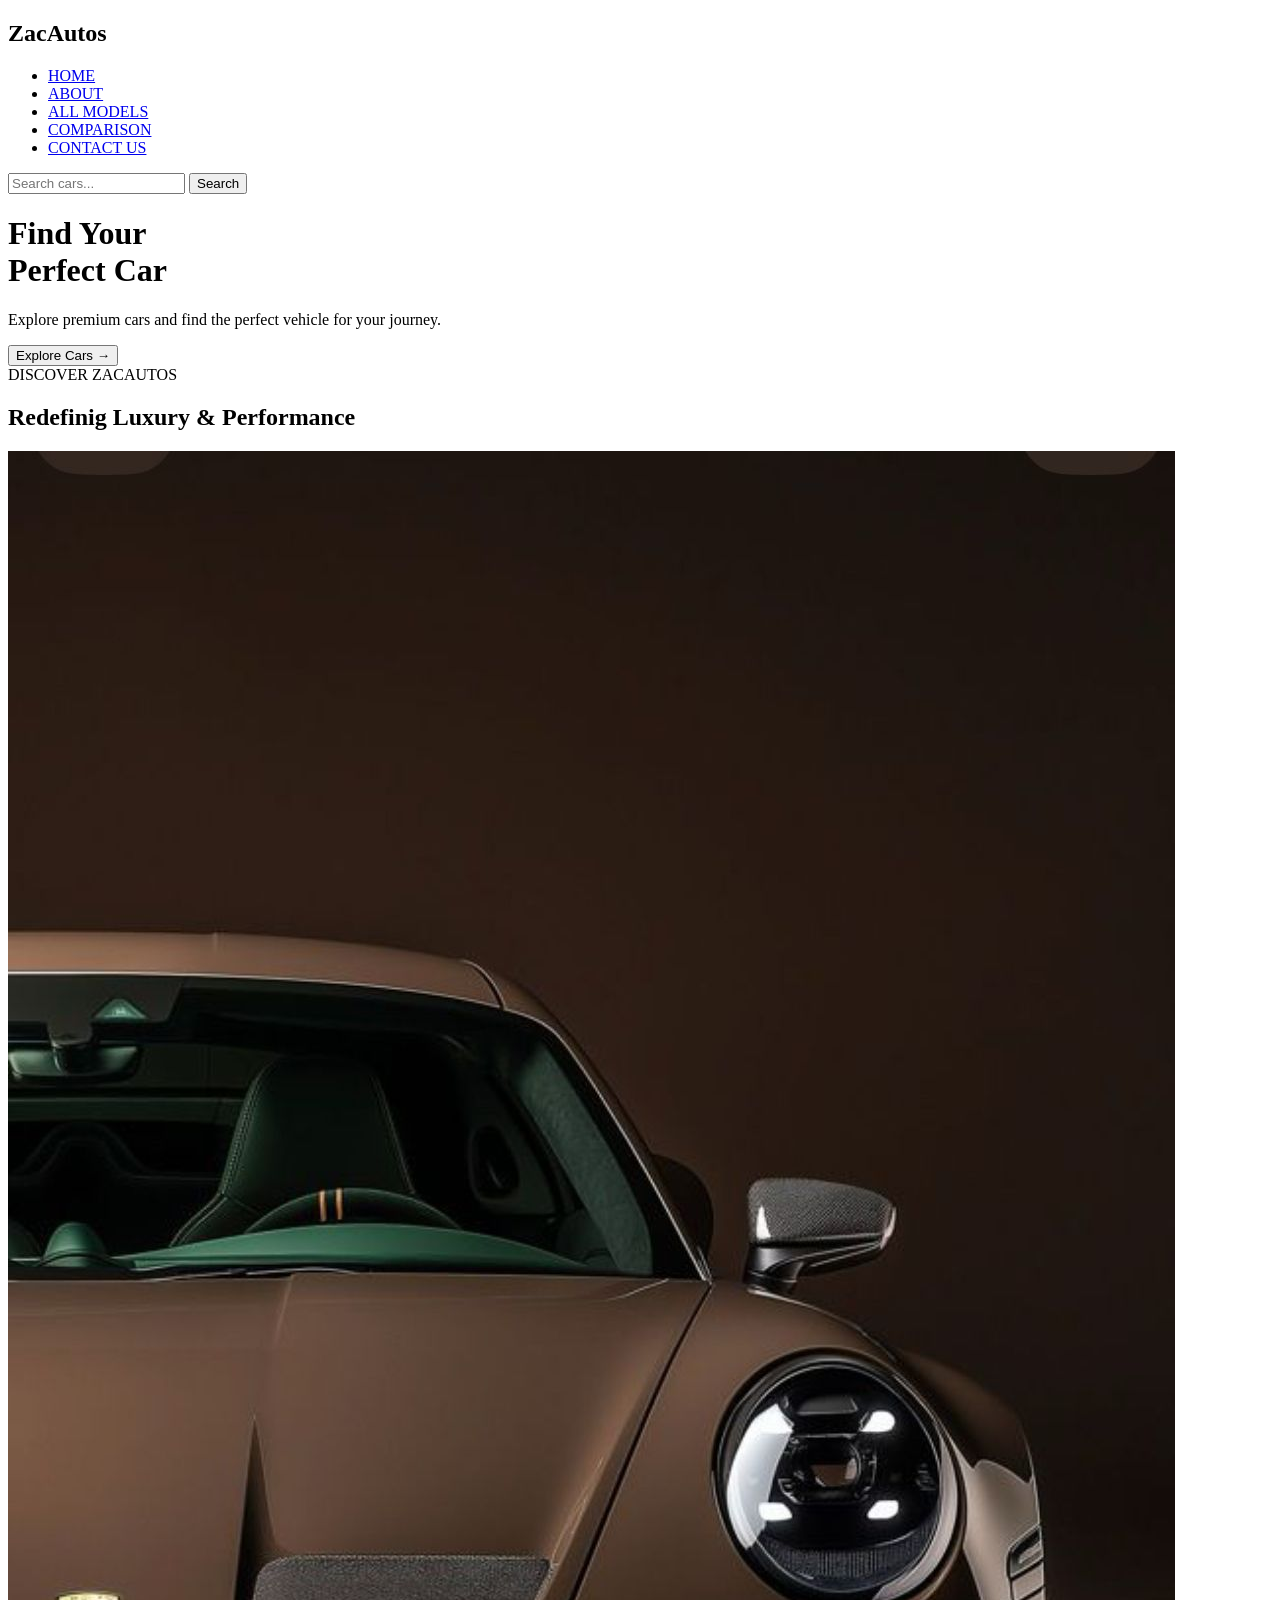
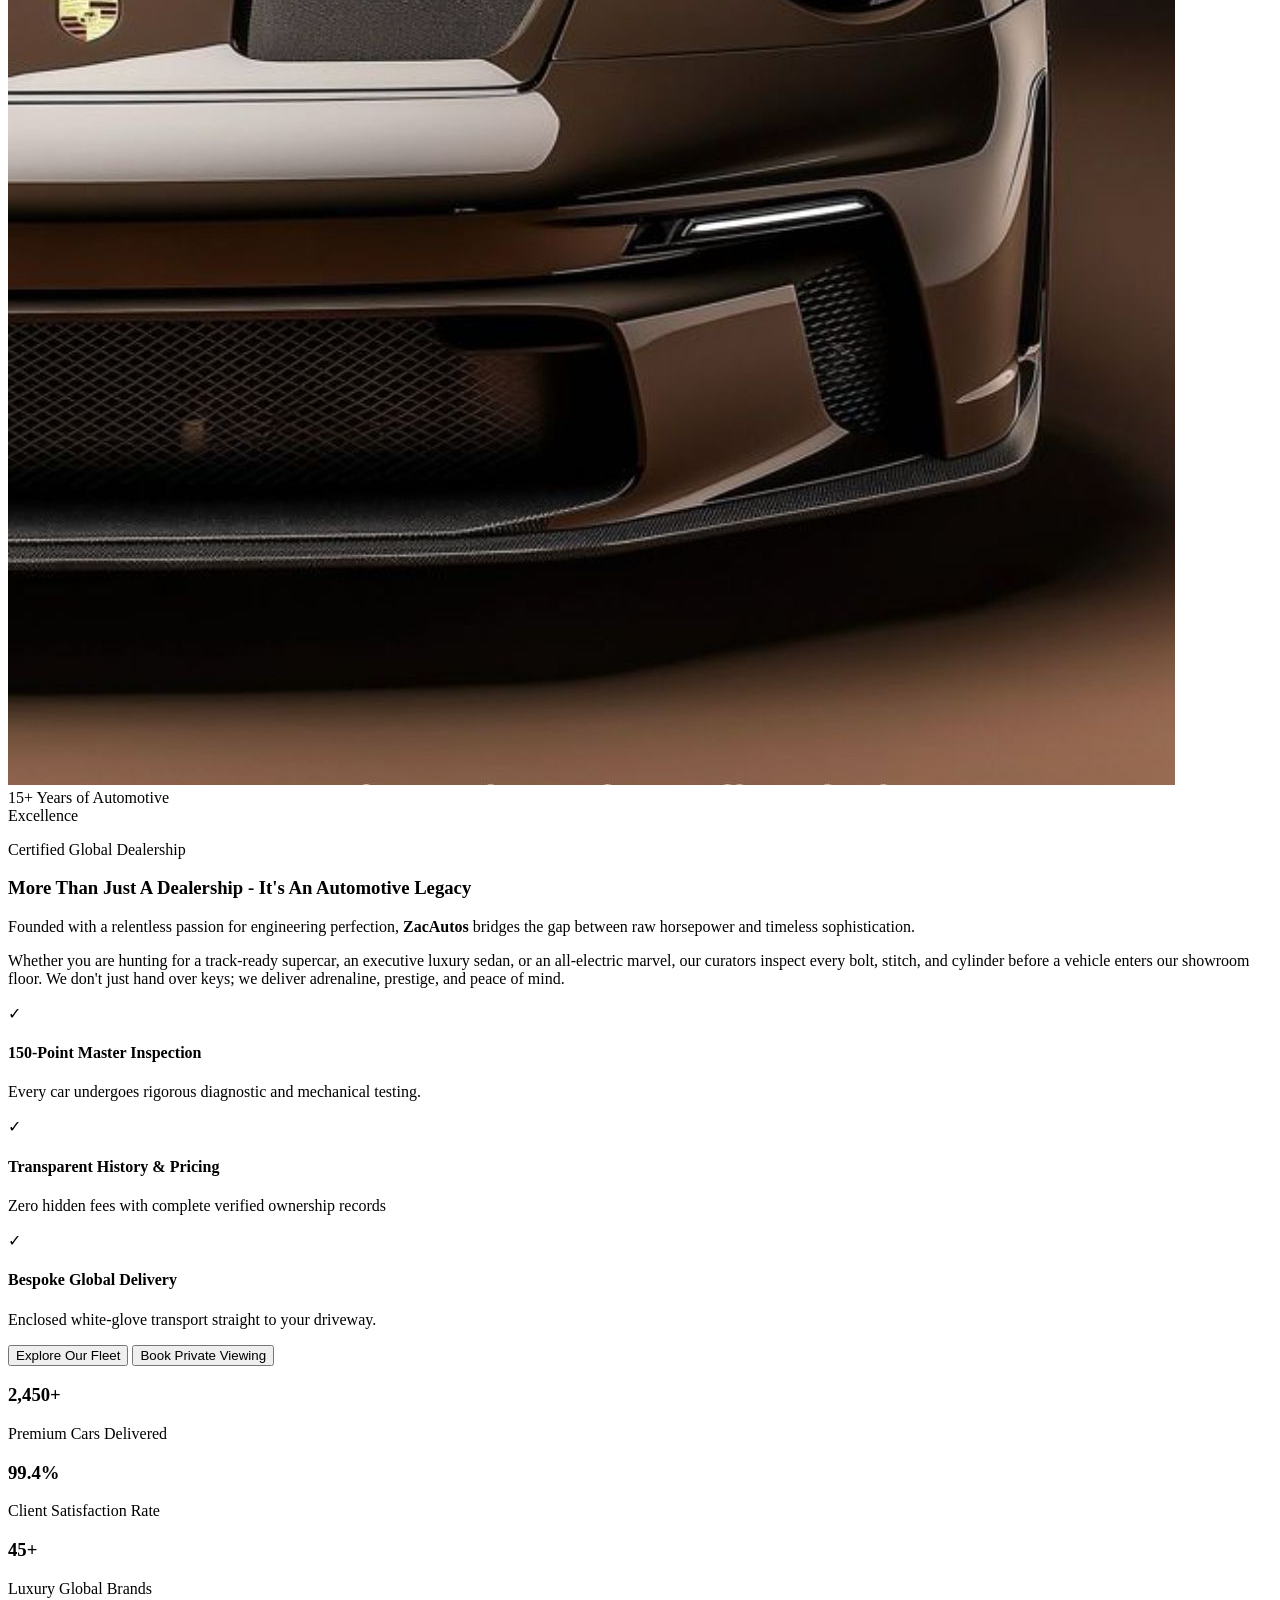
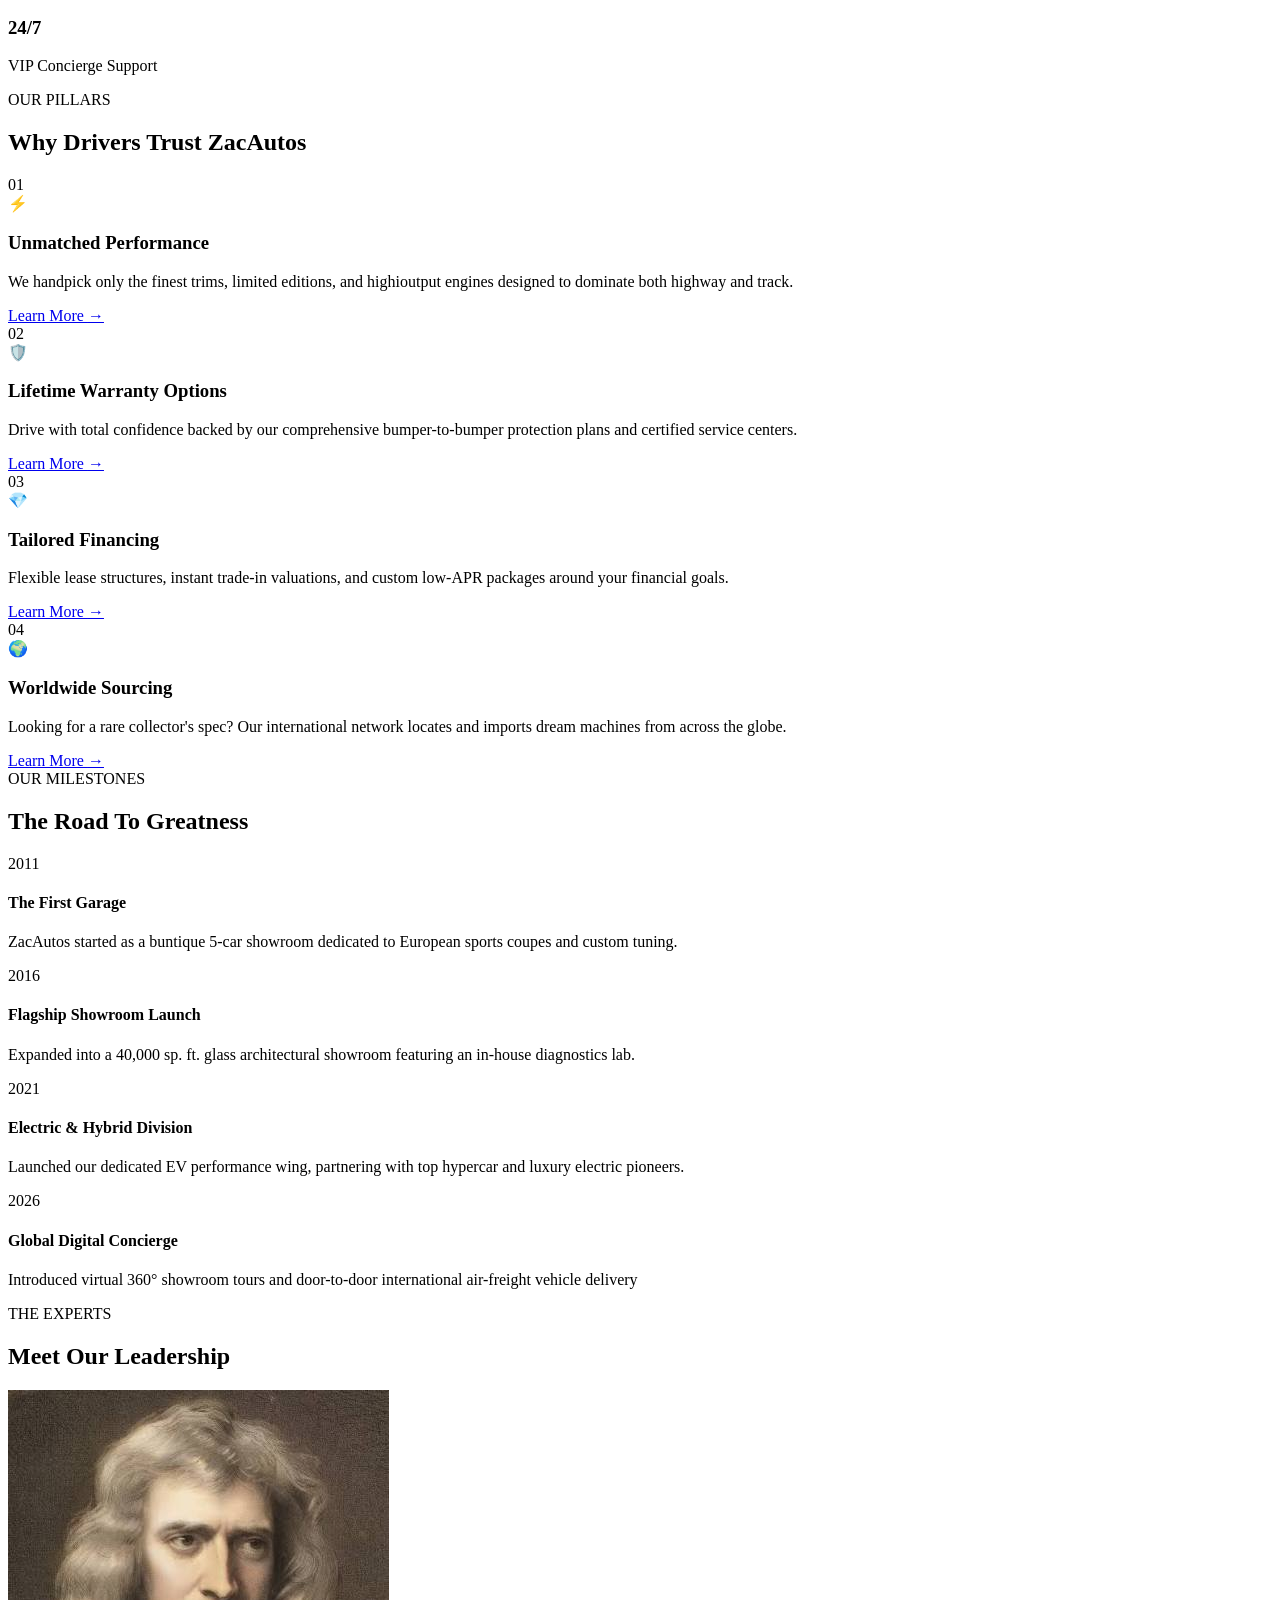
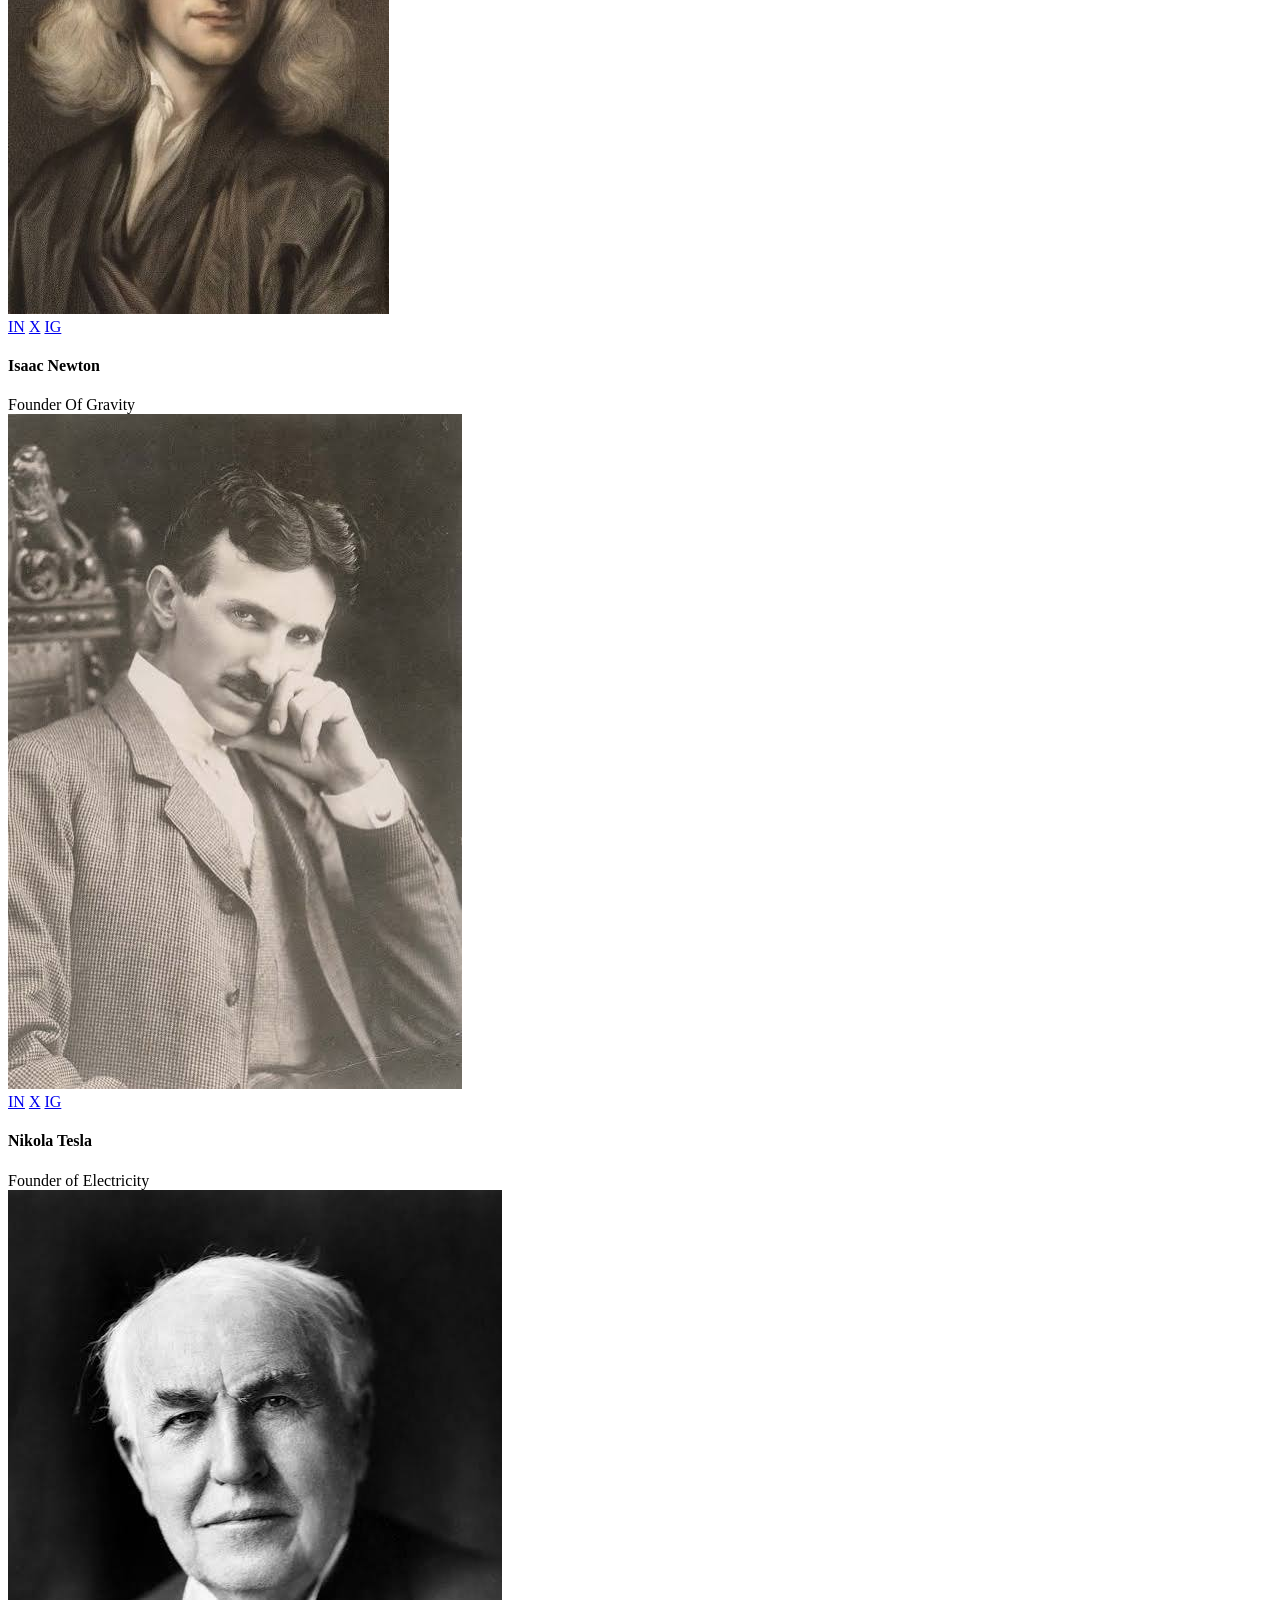
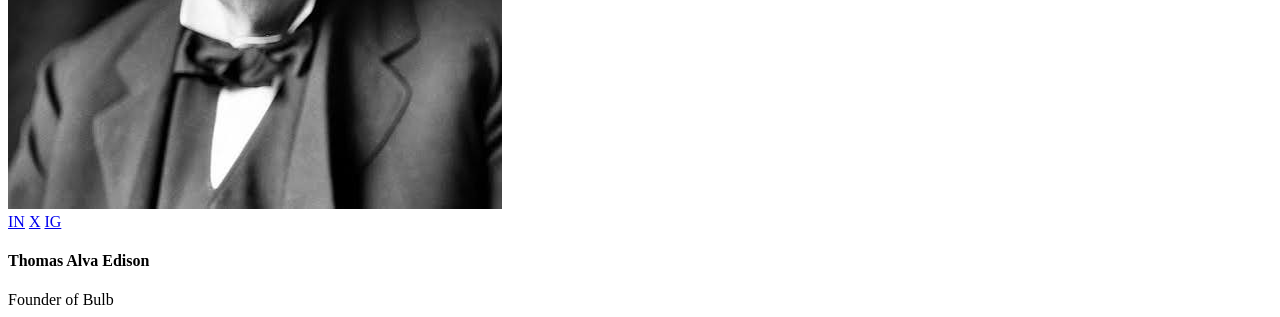
==== Project-One/index.html @ d46e0967 "Organize project files into Project-One" ====
<!DOCTYPE html>
<html lang="en">
<head>
    <meta charset="UTF-8">
    <meta name="viewport" content="width=device-width, initial-scale=1.0">
    <title>ZacAutos</title>
    <link rel="stylesheet" href="style.css">

</head>
<body>
    <div class="main">
        <div class="navbar">
            <div class="icon">
                <h2 class="logo">ZacAutos</h2>
            </div>
            <div class="menu">
                <ul>
                    <li><a href="#">HOME</a></li>
                    <li><a href="#">ABOUT</a></li>
                    <li><a href="#">ALL MODELS</a></li>
                    <li><a href="#">COMPARISON</a></li>
                    <li><a href="#">CONTACT US</a></li>
                </ul>
            </div>
            <div class="search">
                <input type="text" placeholder="Search cars...">
                <button>Search</button>
            </div>
        </div>

        <div class="hero-text">
            <h1>Find Your<br>Perfect Car</h1>
            <p>Explore premium cars and find the perfect vehicle for your journey.  
            </p>
            <button class="explore-btn">
                <span>Explore Cars</span>
                <span class="arrow">→</span>
            </button>
        </div>
    </div>








    <section class="about-section" id="about">
       
        <div class="bg-orb orb-1"></div>
        <div class="bg-orb orb-2"></div>
        
        
        <!-- Section Header & Brand Story -->
        
        <div class="about-container">
            <div class="about-header">
                <span class="sub-tag">DISCOVER ZACAUTOS</span>
                <h2 class="section-title">Redefinig Luxury & <span class="highlight">Performance</span></h2>
                <div class="title-line"></div>
            </div>
            <div class="story-grid">
                <div class="story-image-wrapper">
                    <div class="image-frame">
                        <img src="about-story-waper.jpg" alt="ZacAutos Ahowroom" class="main-about-image">
                        <div class="image-overlay-gradient"></div>
                    </div>
                    <div class="experience-badge">
                        <span class="years">15+</span>
                        <span class="exp-text">Years of Automotive<br>Excellence</span>
                    </div>
                    <div class="floating-card">
                        <span class="pulse-dot"></span>
                        <p>Certified Global Dealership</p>
                    </div>
                </div>


                <div class="story-content">
                    <h3>More Than Just A Dealership - It's An Automotive Legacy</h3>
                    <p class="lead-text">
                        Founded with a relentless passion for engineering perfection, <strong>ZacAutos</strong> bridges the gap between raw horsepower and timeless sophistication.
                    </p>
                    <p class="body-text">
                        Whether you are hunting for a track-ready supercar, an executive luxury sedan, or an all-electric marvel, our curators inspect every bolt, stitch, and cylinder before a vehicle enters our showroom floor. We don't just hand over keys; we deliver adrenaline, prestige, and peace of mind. 
                    </p>
                    <div class="feature-list">
                        <div class="feature-item">
                            <span class="chek-icon">✓</span>
                            <div>
                                <h4>150-Point Master Inspection</h4>
                                <p>Every car undergoes rigorous diagnostic and mechanical testing.</p>
                            </div>
                        </div>
                        <div class="feature-item">
                            <span class="check-icon">✓</span>
                            <div>
                                <h4>Transparent History &  Pricing</h4>
                                <p>Zero hidden fees with complete verified ownership records</p>
                            </div>
                        </div>
                        <div class="feature-item">
                            <span class="check-icon">✓</span>
                            <div>
                                <h4>Bespoke Global Delivery</h4>
                                <p>Enclosed white-glove transport straight to your driveway.</p>
                            </div>
                        </div>
                    </div>
                    <div class="story-actions">
                        <button class="btn-primary-red">Explore Our Fleet</button>
                        <button class="btn-outline-light">Book Private Viewing</button>
                    </div>
                </div>
            </div>
        </div>

        <!-- /* Animated Statistics Banner */ -->

        <div class="stats-banner">
            <div class="stat-box">
                <h3 class="stat-number">2,450+</h3>
                <p class="stat-label">Premium Cars Delivered</p>
                <div class="stat-bar"></div>
            </div>
            <div class="stat-box">
                <h3 class="stat-number">99.4%</h3>
                <p class="stat-label">Client Satisfaction Rate</p>
                <div class="stat-bar"></div>
            </div>
            <div class="stat-box">
                <h3 class="stat-number">45+</h3>
                <p class="stat-label">Luxury Global Brands</p>
                <div class="stat-bar"></div>
            </div>
            <div class="stat-box">
                <h3 class="stat-number">24/7</h3>
                <p class="stat-label">VIP Concierge Support</p>
                <div class="stat-bar"></div>                
            </div>
        </div>

        <!-- Why Choose Us -->

        <div class="values-container">
            <div class="about-header center-header">
                <span class="sub-tag">OUR PILLARS</span>
                <h2 class="section-title">Why Drivers Trust <span class="highlight">ZacAutos</span></h2>
                <div class="title-line"></div>
            </div>
            <div class="values-grid">
                <div class="value-card">
                    <div class="card-glow"></div>
                    <div class="card-number">01</div>
                    <div class="card-icon">⚡</div>
                    <h3>Unmatched Performance</h3>
                    <p>We handpick only the finest trims, limited editions, and highioutput engines designed to dominate both highway and track.</p>
                    <a href="#" class="card-link">Learn More <span>→</span></a>
                </div>
                <div class="value-card">
                    <div class="card-glow"></div>
                    <div class="card-number">02</div>
                    <div class="card-icon">🛡️</div>
                    <h3>Lifetime Warranty Options</h3>
                    <p>Drive with total confidence backed by our comprehensive bumper-to-bumper protection plans and certified service centers.</p>
                    <a href="#" class="card-link">Learn More <span>→</span></a>
                </div>
                <div class="value-card">
                    <div class="card-glow"></div>
                    <div class="card-number">03</div>
                    <div class="card-icon">💎</div>
                    <h3>Tailored Financing</h3>
                    <p>Flexible lease structures, instant trade-in valuations, and custom low-APR packages around your financial goals.</p>
                    <a href="#" class="card-link">Learn More <span>→</span></a>
                </div>
                <div class="value-card">
                    <div class="card-glow"></div>
                    <div class="card-number">04</div>
                    <div class="card-icon">🌍</div> 
                    <h3>Worldwide Sourcing</h3>
                    <p>Looking for a rare collector's spec? Our international network locates and imports dream machines from across the globe.</p>
                    <a href="#" class="card-link">Learn More <span>→</span></a>
                </div>
            </div>
        </div>



        <!-- Company Journey Timeline -->

        <div class="timeline-container">
            <div class="about-header center-header">
                <span class="sub-tag">OUR MILESTONES</span>
                <h2 class="section-title">The Road To <span class="highlight">Greatness</span></h2>
                <div class="title-line"></div>
            </div>
            <div class="timeline">
                <div class="timeline-item left">
                    <div class="timeline-dot"></div>
                    <div class="timeline-content">
                        <span class="year-pill">2011</span>
                        <h4>The First Garage</h4>
                        <p>ZacAutos started as a buntique 5-car showroom dedicated to European sports coupes and custom tuning.</p>
                    </div>
                </div>
                <div class="timeline-item right">
                    <div class="timeline-dot"></div>
                    <div class="timeline-content">
                        <span class="year-pill">2016</span>
                        <h4>Flagship Showroom Launch</h4>
                        <p>Expanded into a 40,000 sp. ft. glass architectural showroom featuring an in-house diagnostics lab.</p>
                    </div>

                </div>
                <div class="timeline-item left">
                    <div class="timeline-dot"></div>
                    <div class="timeline-content">
                        <span class="year-pill">2021</span>
                        <h4>Electric & Hybrid Division</h4>
                        <p>Launched our dedicated EV performance wing, partnering with top hypercar and luxury electric pioneers.</p>
                    </div>
                </div>
                <div class="timeline-item right">
                    <div class="timeline-dot"></div>
                    <div class="timeline-content">
                        <span class="year-pill">2026</span>
                        <h4>Global Digital Concierge</h4>
                        <p>Introduced virtual 360° showroom tours and door-to-door international air-freight vehicle delivery</p>
                    </div>
                </div>
            </div>
        </div>


        <!-- Leadership -->
         <div class="team-container">
            <div class="about-header center-header">
                <span class="sub-tag">THE EXPERTS</span>
                <h2 class="section-title">Meet Our <span class="highlight">Leadership</span></h2>
                <div class="title-line"></div>
            </div>
            <div class="team-grid">
                <div class="team-card">
                    <div class="team-img-box">
                        <img src="firest.jpg" alt="Founder">
                        <div class="social-overlay">
                            <a href="#">IN</a>
                            <a href="#">X</a>
                            <a href="#">IG</a>
                        </div>
                    </div>
                    <div class="team-info">
                        <h4>Isaac Newton</h4>
                        <span>Founder Of Gravity</span>
                    </div>
                </div>
                <div class="team-card">
                    <div class="team-img-box">
                        <img src="Second.jpg" alt="#">
                        <div class="social-overlay">
                            <a href="#">IN</a>
                            <a href="#">X</a>
                            <a href="#">IG</a>
                        </div>
                    </div>
                    <div class="team-info">
                        <h4>Nikola Tesla</h4>
                        <span>Founder of Electricity</span>
                    </div>
                </div>
                <div class="team-card">
                    <div class="team-img-box">
                        <img src="Thired.jpg" alt="#">
                        <div class="social-overlay">
                            <a href="#">IN</a>
                            <a href="#">X</a>
                            <a href="#">IG</a>
                        </div>
                    </div>
                    <div class="team-info">
                        <h4>Thomas Alva Edison</h4>
                        <span>Founder of Bulb</span>
                    </div>
                </div>
            </div>
         </div>
    </section>
</body>
</html>
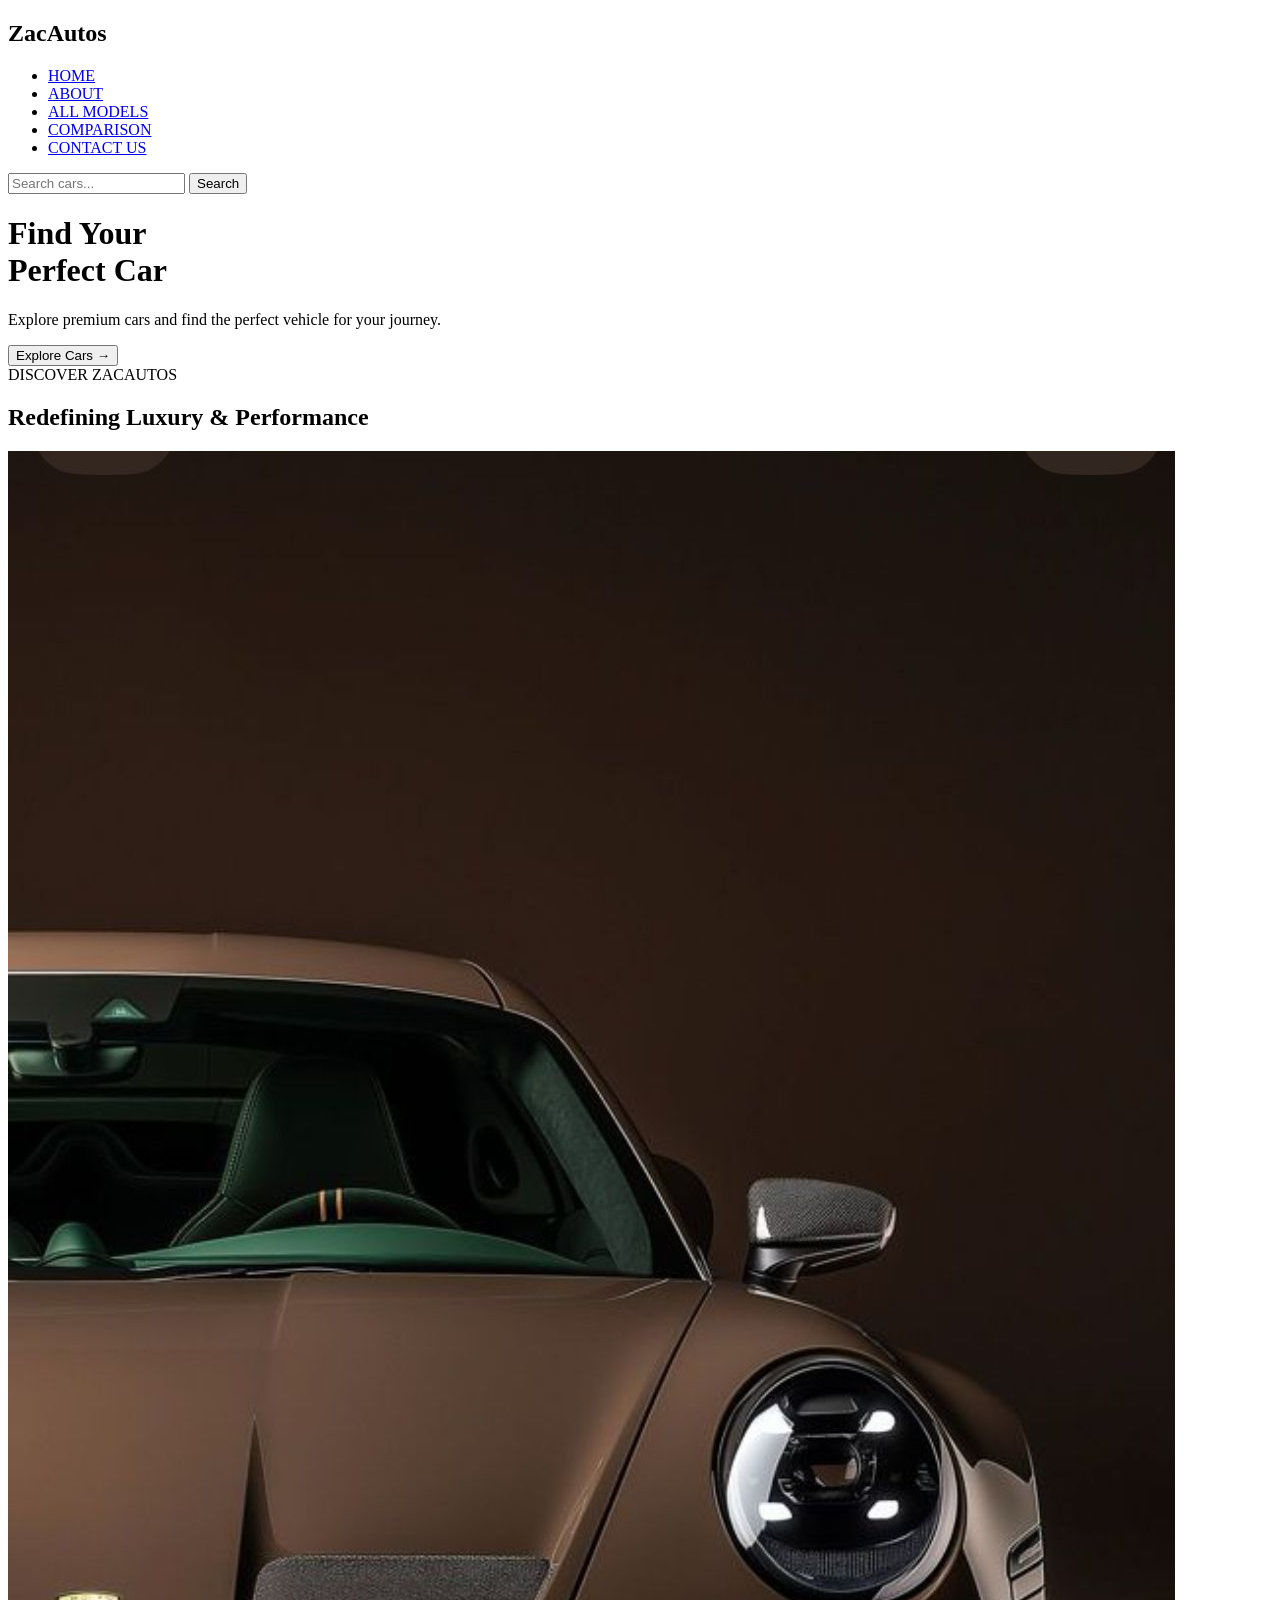
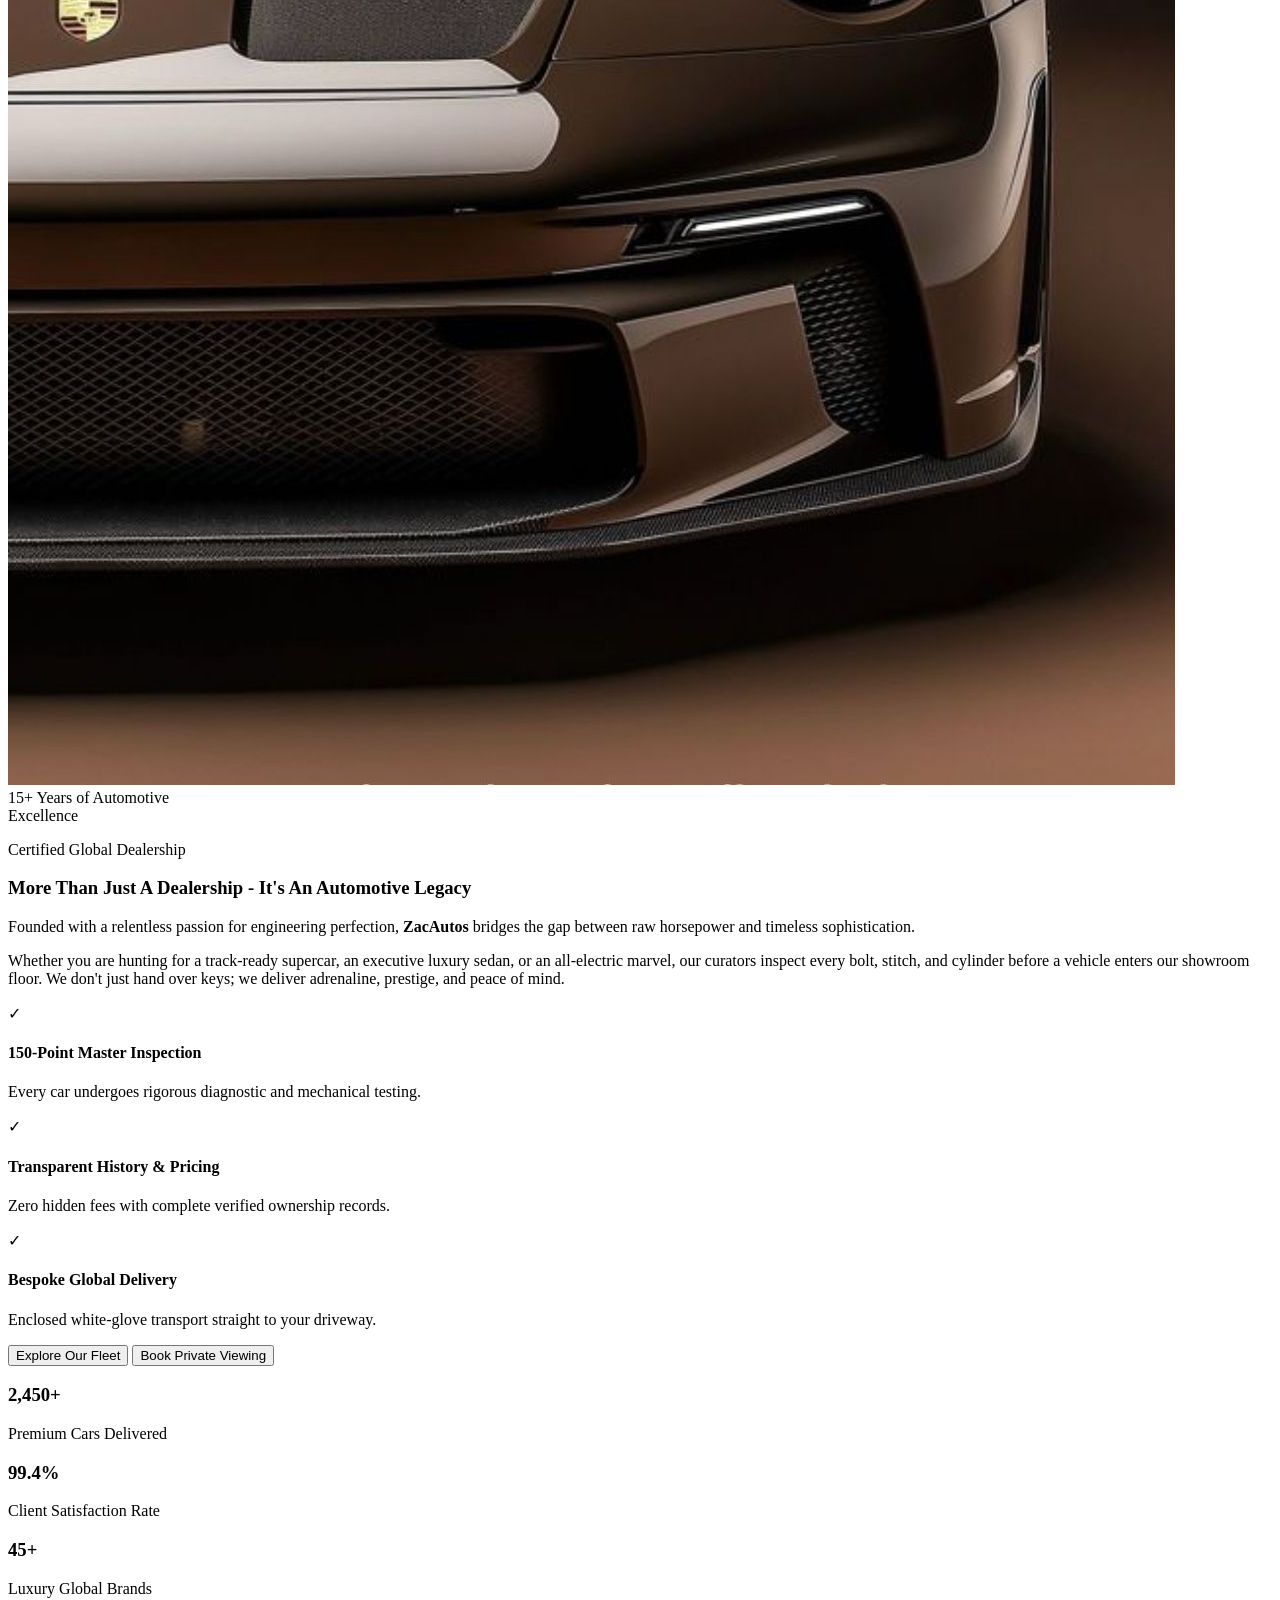
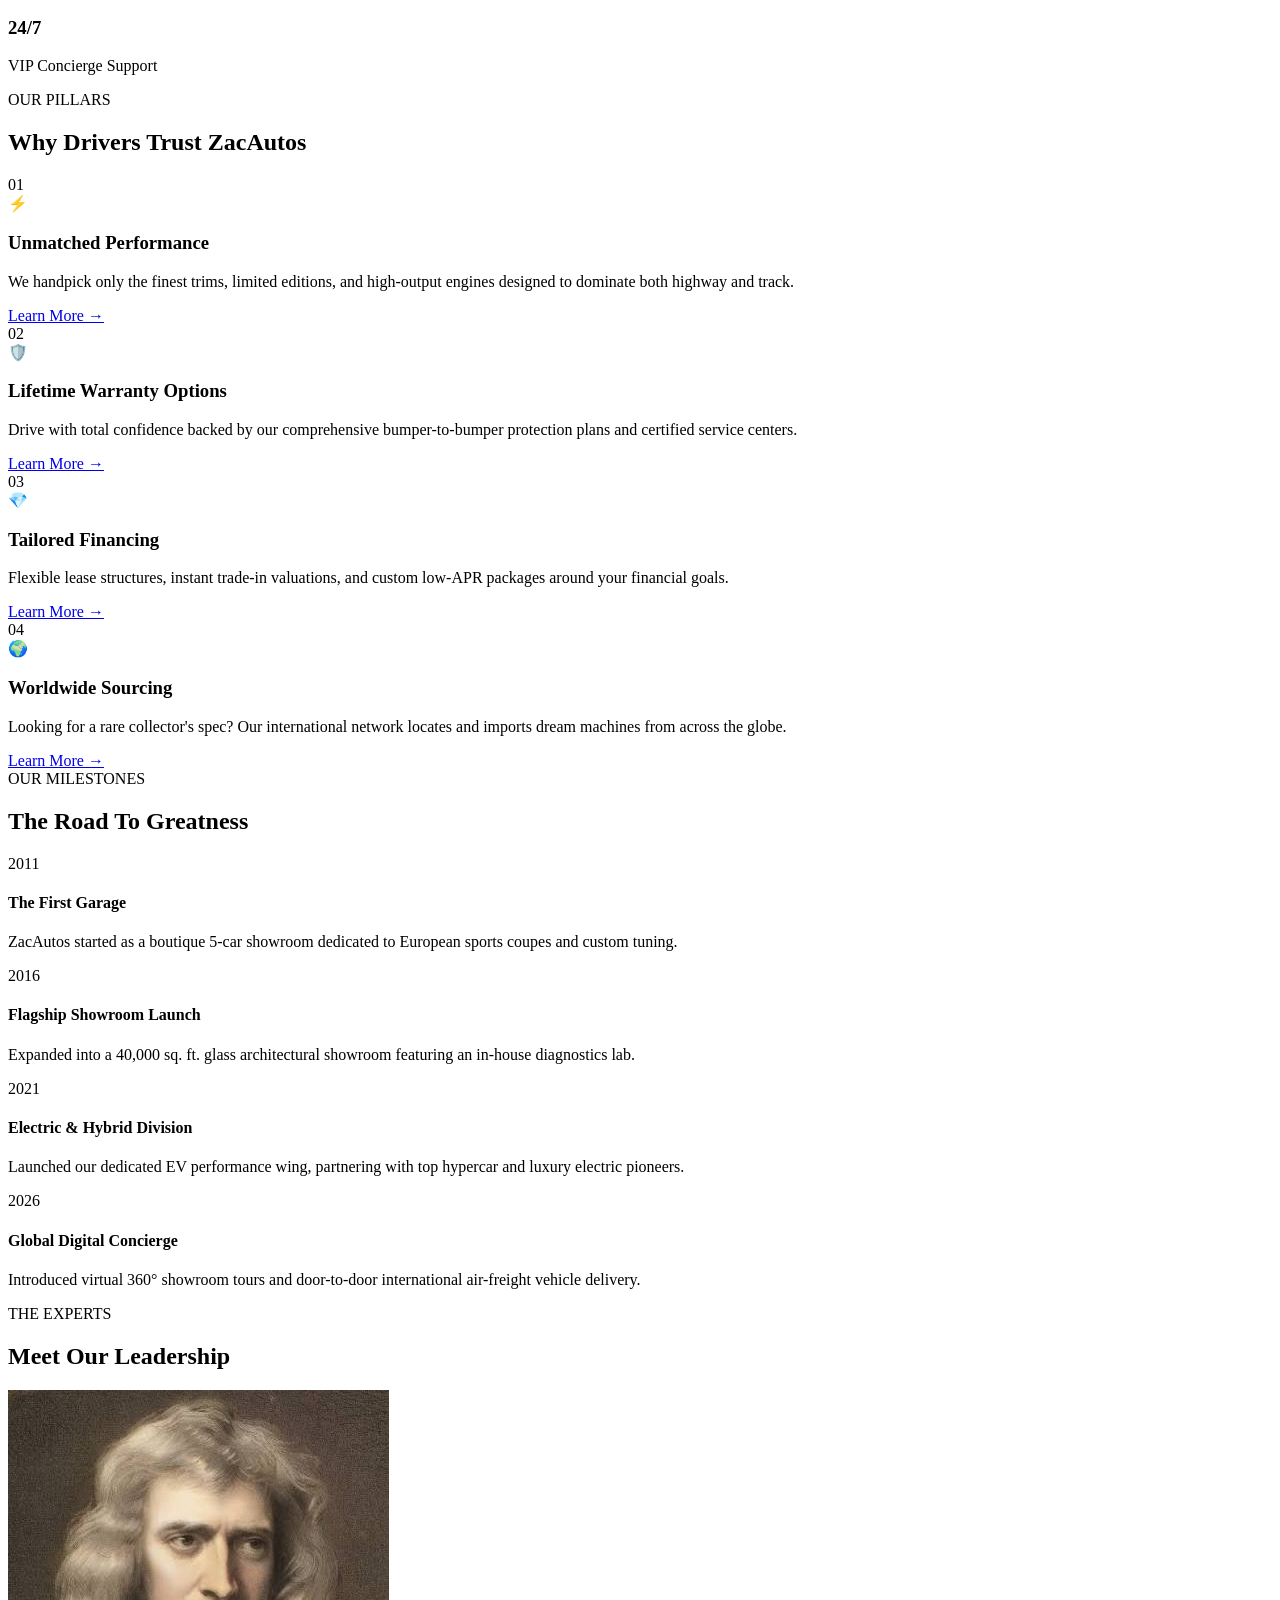
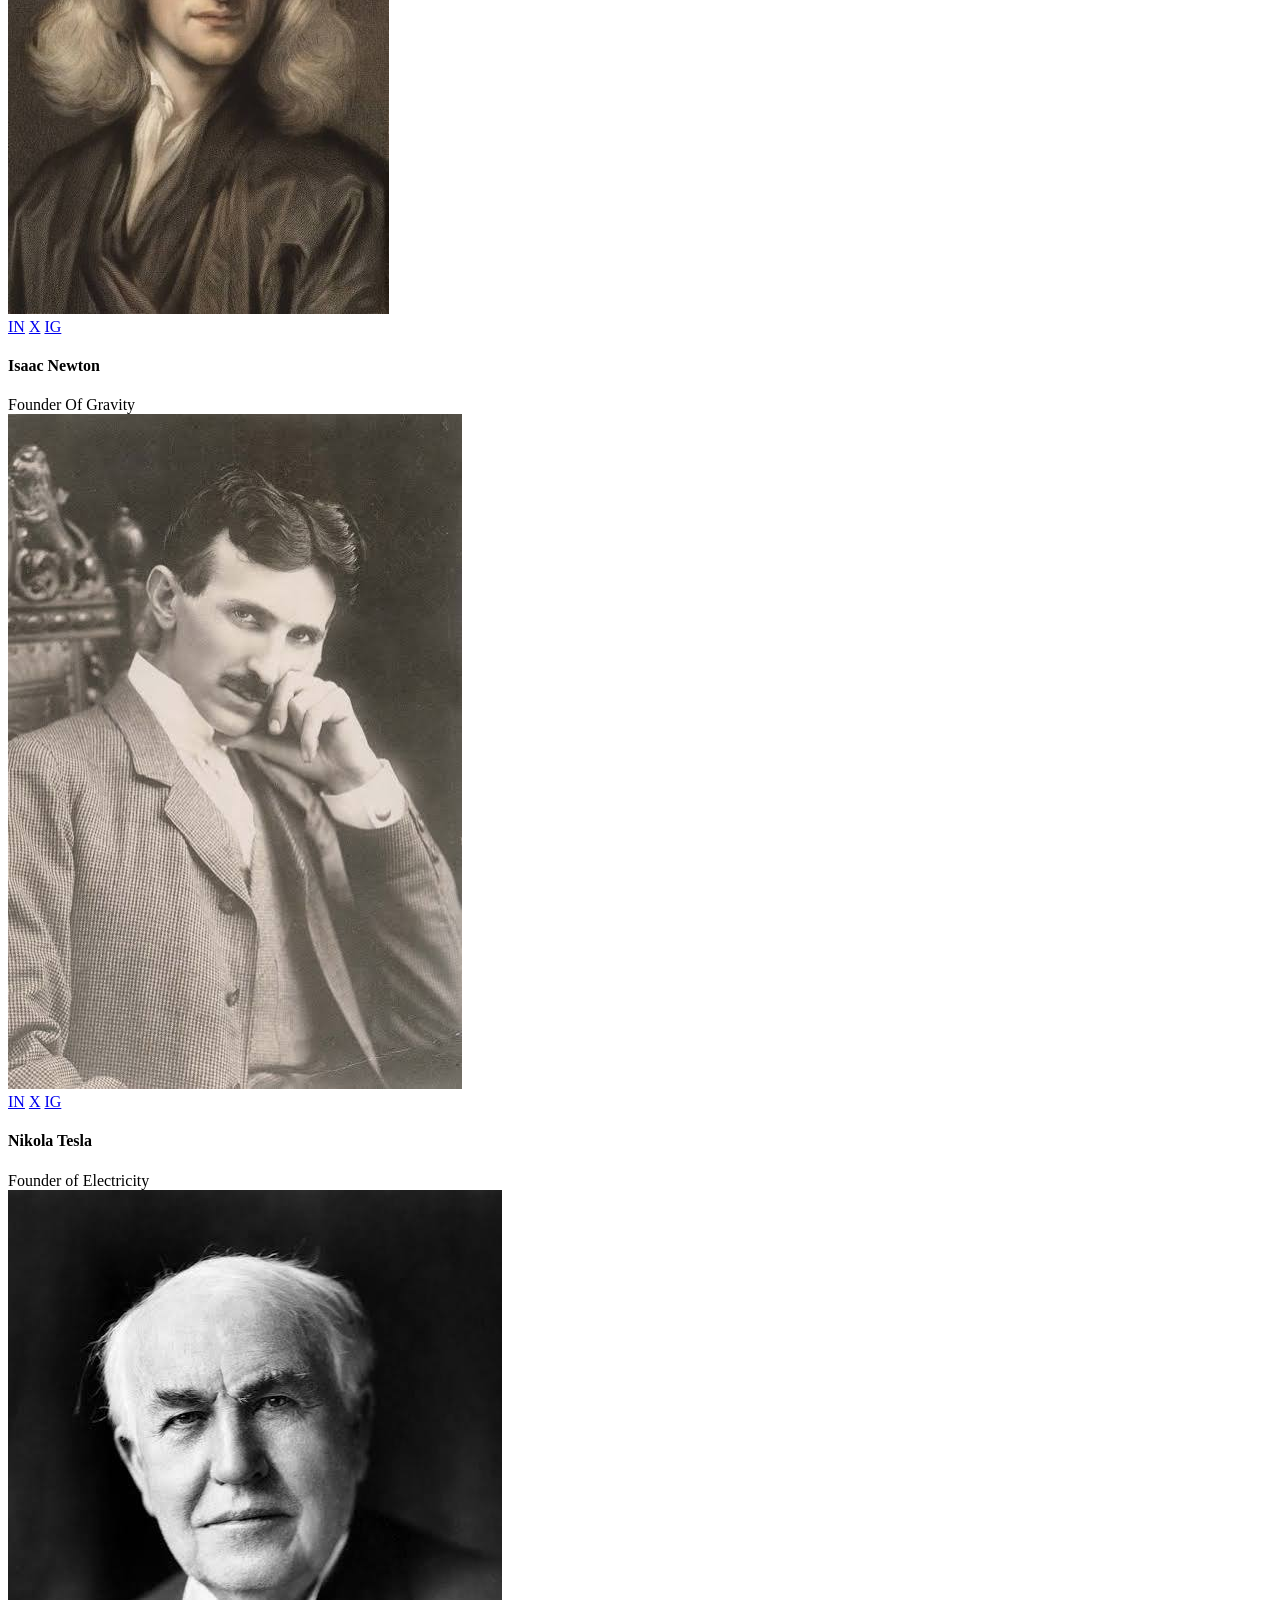
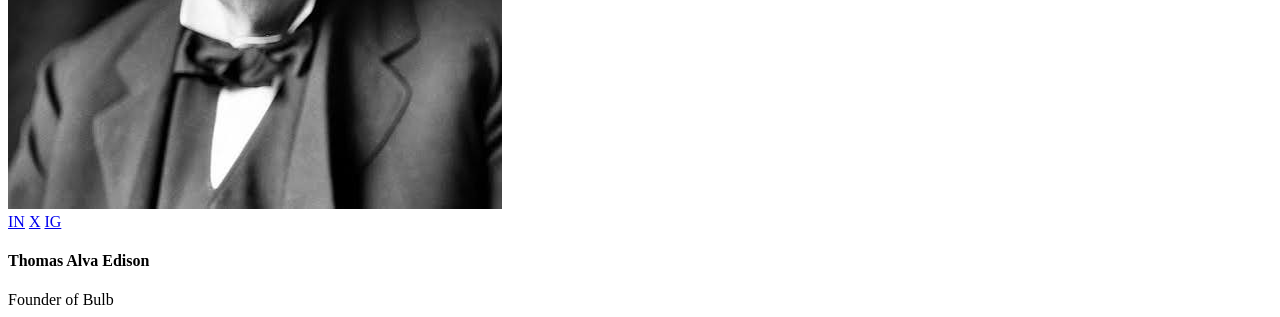
==== commit 2f47f7f1: "Add About section with story, stats, values, timeline and team" ====
--- a/Project-One/index.html
+++ b/Project-One/index.html
@@ -5,7 +5,6 @@
     <meta name="viewport" content="width=device-width, initial-scale=1.0">
     <title>ZacAutos</title>
     <link rel="stylesheet" href="style.css">
-
 </head>
 <body>
     <div class="main">
@@ -16,7 +15,7 @@
             <div class="menu">
                 <ul>
                     <li><a href="#">HOME</a></li>
-                    <li><a href="#">ABOUT</a></li>
+                    <li><a href="#about">ABOUT</a></li>
                     <li><a href="#">ALL MODELS</a></li>
                     <li><a href="#">COMPARISON</a></li>
                     <li><a href="#">CONTACT US</a></li>
@@ -30,41 +29,26 @@
 
         <div class="hero-text">
             <h1>Find Your<br>Perfect Car</h1>
-            <p>Explore premium cars and find the perfect vehicle for your journey.  
-            </p>
-            <button class="explore-btn">
+            <p>Explore premium cars and find the perfect vehicle for your journey.</p>
+            <button>
                 <span>Explore Cars</span>
                 <span class="arrow">→</span>
             </button>
         </div>
     </div>
 
-
-
-
-
-
-
-
     <section class="about-section" id="about">
-       
-        <div class="bg-orb orb-1"></div>
-        <div class="bg-orb orb-2"></div>
-        
-        
-        <!-- Section Header & Brand Story -->
-        
         <div class="about-container">
             <div class="about-header">
                 <span class="sub-tag">DISCOVER ZACAUTOS</span>
-                <h2 class="section-title">Redefinig Luxury & <span class="highlight">Performance</span></h2>
-                <div class="title-line"></div>
-            </div>
+                <h2 class="section-title">Redefining Luxury &amp; <span class="highlight">Performance</span></h2>
+                <div class="title-line"></div>
+            </div>
+
             <div class="story-grid">
                 <div class="story-image-wrapper">
                     <div class="image-frame">
-                        <img src="about-story-waper.jpg" alt="ZacAutos Ahowroom" class="main-about-image">
-                        <div class="image-overlay-gradient"></div>
+                        <img src="about-story-waper.jpg" alt="ZacAutos Showroom" class="main-about-image">
                     </div>
                     <div class="experience-badge">
                         <span class="years">15+</span>
@@ -75,7 +59,6 @@
                         <p>Certified Global Dealership</p>
                     </div>
                 </div>
-
 
                 <div class="story-content">
                     <h3>More Than Just A Dealership - It's An Automotive Legacy</h3>
@@ -83,11 +66,11 @@
                         Founded with a relentless passion for engineering perfection, <strong>ZacAutos</strong> bridges the gap between raw horsepower and timeless sophistication.
                     </p>
                     <p class="body-text">
-                        Whether you are hunting for a track-ready supercar, an executive luxury sedan, or an all-electric marvel, our curators inspect every bolt, stitch, and cylinder before a vehicle enters our showroom floor. We don't just hand over keys; we deliver adrenaline, prestige, and peace of mind. 
+                        Whether you are hunting for a track-ready supercar, an executive luxury sedan, or an all-electric marvel, our curators inspect every bolt, stitch, and cylinder before a vehicle enters our showroom floor. We don't just hand over keys; we deliver adrenaline, prestige, and peace of mind.
                     </p>
                     <div class="feature-list">
                         <div class="feature-item">
-                            <span class="chek-icon">✓</span>
+                            <span class="check-icon">✓</span>
                             <div>
                                 <h4>150-Point Master Inspection</h4>
                                 <p>Every car undergoes rigorous diagnostic and mechanical testing.</p>
@@ -96,8 +79,8 @@
                         <div class="feature-item">
                             <span class="check-icon">✓</span>
                             <div>
-                                <h4>Transparent History &  Pricing</h4>
-                                <p>Zero hidden fees with complete verified ownership records</p>
+                                <h4>Transparent History &amp; Pricing</h4>
+                                <p>Zero hidden fees with complete verified ownership records.</p>
                             </div>
                         </div>
                         <div class="feature-item">
@@ -109,14 +92,12 @@
                         </div>
                     </div>
                     <div class="story-actions">
-                        <button class="btn-primary-red">Explore Our Fleet</button>
-                        <button class="btn-outline-light">Book Private Viewing</button>
-                    </div>
-                </div>
-            </div>
-        </div>
-
-        <!-- /* Animated Statistics Banner */ -->
+                        <button class="btn-red">Explore Our Fleet</button>
+                        <button class="btn-outline">Book Private Viewing</button>
+                    </div>
+                </div>
+            </div>
+        </div>
 
         <div class="stats-banner">
             <div class="stat-box">
@@ -137,11 +118,9 @@
             <div class="stat-box">
                 <h3 class="stat-number">24/7</h3>
                 <p class="stat-label">VIP Concierge Support</p>
-                <div class="stat-bar"></div>                
-            </div>
-        </div>
-
-        <!-- Why Choose Us -->
+                <div class="stat-bar"></div>
+            </div>
+        </div>
 
         <div class="values-container">
             <div class="about-header center-header">
@@ -151,43 +130,35 @@
             </div>
             <div class="values-grid">
                 <div class="value-card">
-                    <div class="card-glow"></div>
                     <div class="card-number">01</div>
                     <div class="card-icon">⚡</div>
                     <h3>Unmatched Performance</h3>
-                    <p>We handpick only the finest trims, limited editions, and highioutput engines designed to dominate both highway and track.</p>
-                    <a href="#" class="card-link">Learn More <span>→</span></a>
-                </div>
-                <div class="value-card">
-                    <div class="card-glow"></div>
+                    <p>We handpick only the finest trims, limited editions, and high-output engines designed to dominate both highway and track.</p>
+                    <a href="#" class="card-link">Learn More →</a>
+                </div>
+                <div class="value-card">
                     <div class="card-number">02</div>
                     <div class="card-icon">🛡️</div>
                     <h3>Lifetime Warranty Options</h3>
                     <p>Drive with total confidence backed by our comprehensive bumper-to-bumper protection plans and certified service centers.</p>
-                    <a href="#" class="card-link">Learn More <span>→</span></a>
-                </div>
-                <div class="value-card">
-                    <div class="card-glow"></div>
+                    <a href="#" class="card-link">Learn More →</a>
+                </div>
+                <div class="value-card">
                     <div class="card-number">03</div>
                     <div class="card-icon">💎</div>
                     <h3>Tailored Financing</h3>
                     <p>Flexible lease structures, instant trade-in valuations, and custom low-APR packages around your financial goals.</p>
-                    <a href="#" class="card-link">Learn More <span>→</span></a>
-                </div>
-                <div class="value-card">
-                    <div class="card-glow"></div>
+                    <a href="#" class="card-link">Learn More →</a>
+                </div>
+                <div class="value-card">
                     <div class="card-number">04</div>
-                    <div class="card-icon">🌍</div> 
+                    <div class="card-icon">🌍</div>
                     <h3>Worldwide Sourcing</h3>
                     <p>Looking for a rare collector's spec? Our international network locates and imports dream machines from across the globe.</p>
-                    <a href="#" class="card-link">Learn More <span>→</span></a>
-                </div>
-            </div>
-        </div>
-
-
-
-        <!-- Company Journey Timeline -->
+                    <a href="#" class="card-link">Learn More →</a>
+                </div>
+            </div>
+        </div>
 
         <div class="timeline-container">
             <div class="about-header center-header">
@@ -201,7 +172,7 @@
                     <div class="timeline-content">
                         <span class="year-pill">2011</span>
                         <h4>The First Garage</h4>
-                        <p>ZacAutos started as a buntique 5-car showroom dedicated to European sports coupes and custom tuning.</p>
+                        <p>ZacAutos started as a boutique 5-car showroom dedicated to European sports coupes and custom tuning.</p>
                     </div>
                 </div>
                 <div class="timeline-item right">
@@ -209,15 +180,14 @@
                     <div class="timeline-content">
                         <span class="year-pill">2016</span>
                         <h4>Flagship Showroom Launch</h4>
-                        <p>Expanded into a 40,000 sp. ft. glass architectural showroom featuring an in-house diagnostics lab.</p>
-                    </div>
-
+                        <p>Expanded into a 40,000 sq. ft. glass architectural showroom featuring an in-house diagnostics lab.</p>
+                    </div>
                 </div>
                 <div class="timeline-item left">
                     <div class="timeline-dot"></div>
                     <div class="timeline-content">
                         <span class="year-pill">2021</span>
-                        <h4>Electric & Hybrid Division</h4>
+                        <h4>Electric &amp; Hybrid Division</h4>
                         <p>Launched our dedicated EV performance wing, partnering with top hypercar and luxury electric pioneers.</p>
                     </div>
                 </div>
@@ -226,15 +196,13 @@
                     <div class="timeline-content">
                         <span class="year-pill">2026</span>
                         <h4>Global Digital Concierge</h4>
-                        <p>Introduced virtual 360° showroom tours and door-to-door international air-freight vehicle delivery</p>
-                    </div>
-                </div>
-            </div>
-        </div>
-
-
-        <!-- Leadership -->
-         <div class="team-container">
+                        <p>Introduced virtual 360° showroom tours and door-to-door international air-freight vehicle delivery.</p>
+                    </div>
+                </div>
+            </div>
+        </div>
+
+        <div class="team-container">
             <div class="about-header center-header">
                 <span class="sub-tag">THE EXPERTS</span>
                 <h2 class="section-title">Meet Our <span class="highlight">Leadership</span></h2>
@@ -243,7 +211,7 @@
             <div class="team-grid">
                 <div class="team-card">
                     <div class="team-img-box">
-                        <img src="firest.jpg" alt="Founder">
+                        <img src="firest.jpg" alt="Isaac Newton">
                         <div class="social-overlay">
                             <a href="#">IN</a>
                             <a href="#">X</a>
@@ -257,7 +225,7 @@
                 </div>
                 <div class="team-card">
                     <div class="team-img-box">
-                        <img src="Second.jpg" alt="#">
+                        <img src="Second.jpg" alt="Nikola Tesla">
                         <div class="social-overlay">
                             <a href="#">IN</a>
                             <a href="#">X</a>
@@ -271,7 +239,7 @@
                 </div>
                 <div class="team-card">
                     <div class="team-img-box">
-                        <img src="Thired.jpg" alt="#">
+                        <img src="Thired.jpg" alt="Thomas Alva Edison">
                         <div class="social-overlay">
                             <a href="#">IN</a>
                             <a href="#">X</a>
@@ -284,7 +252,7 @@
                     </div>
                 </div>
             </div>
-         </div>
+        </div>
     </section>
 </body>
-</html>+</html>
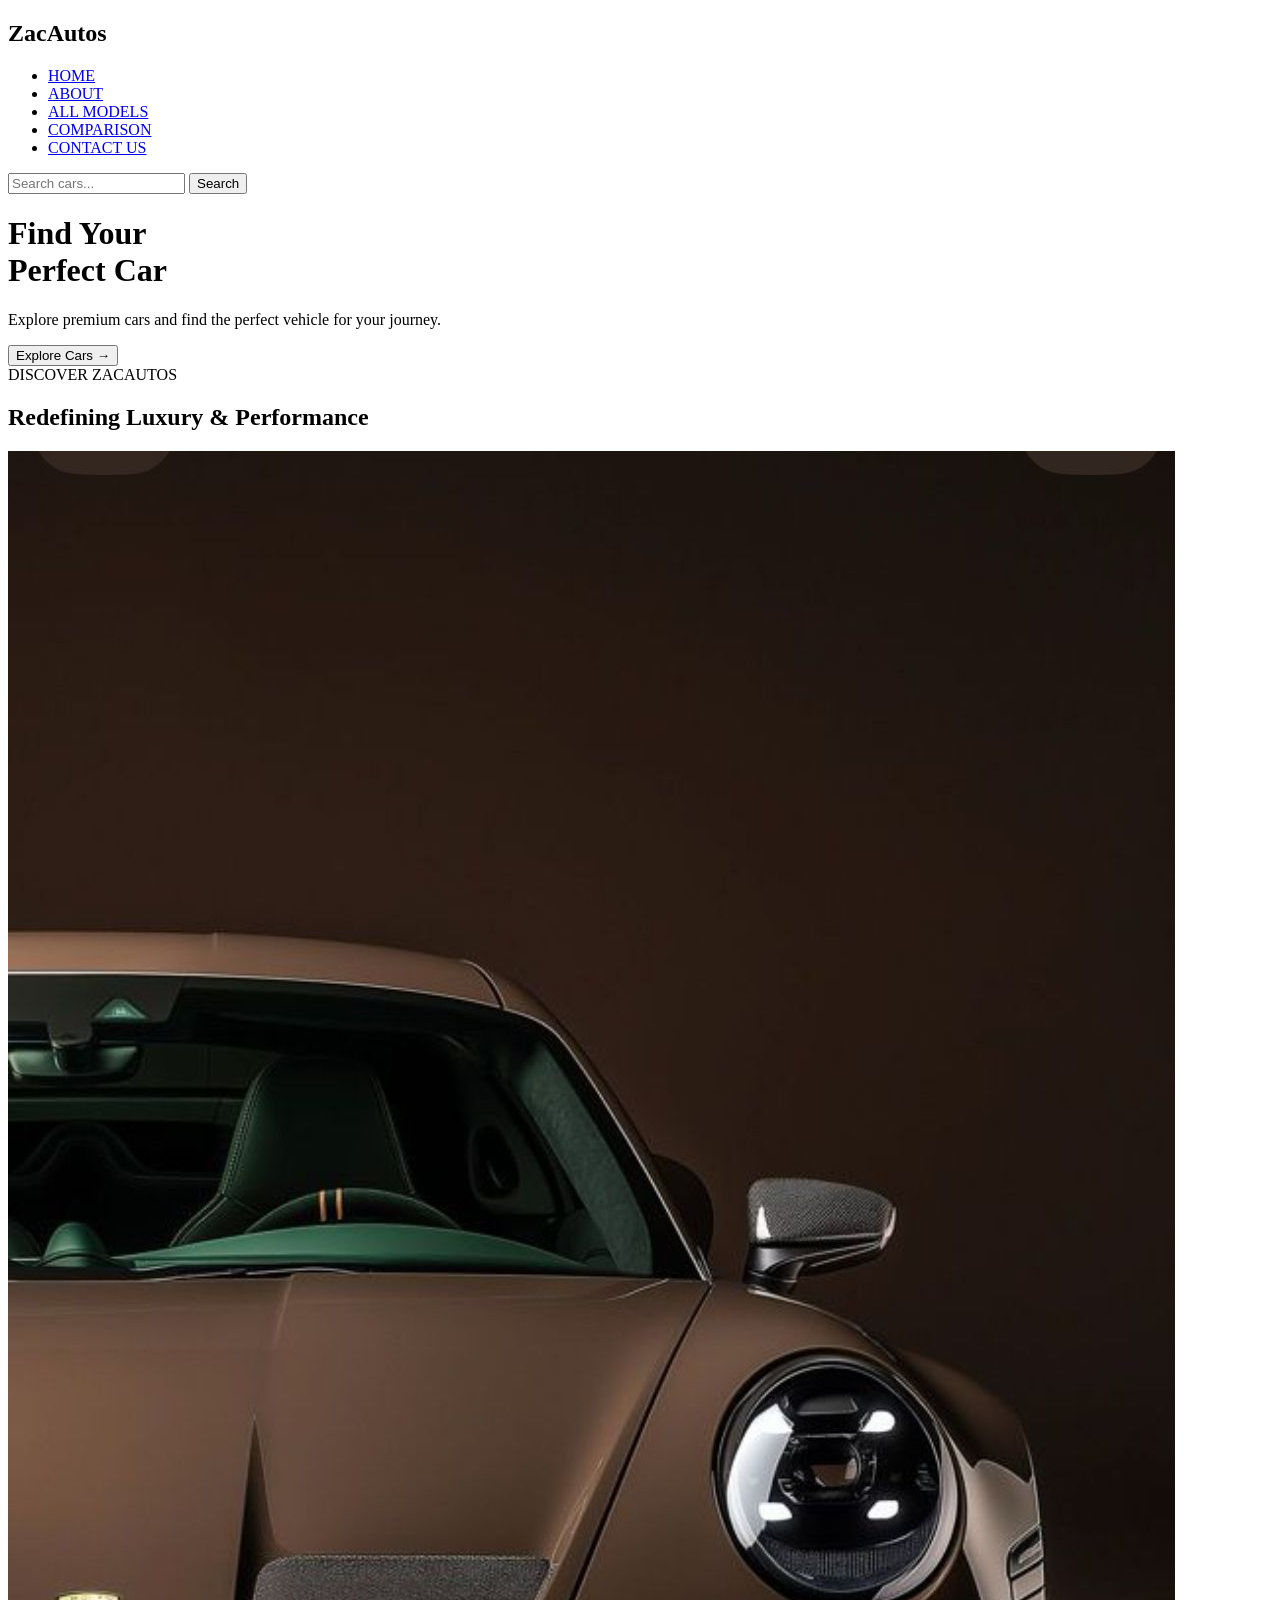
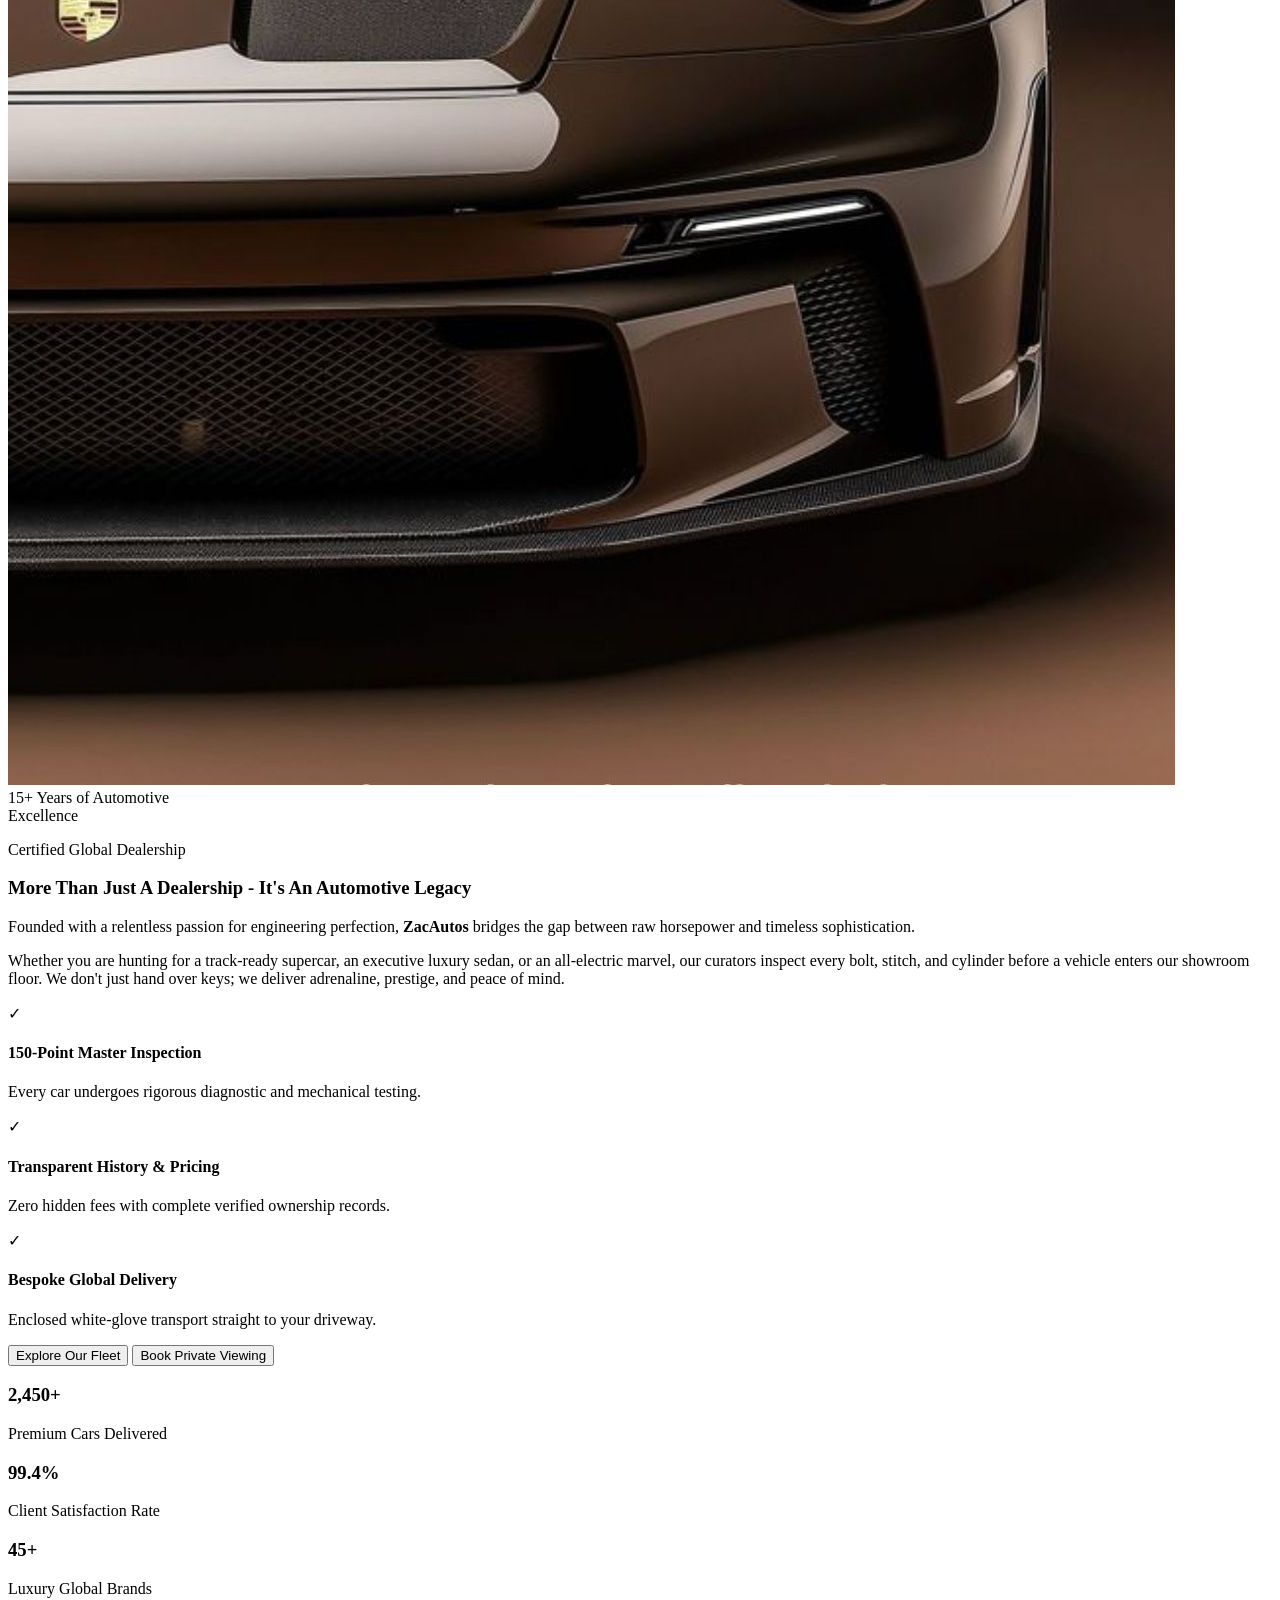
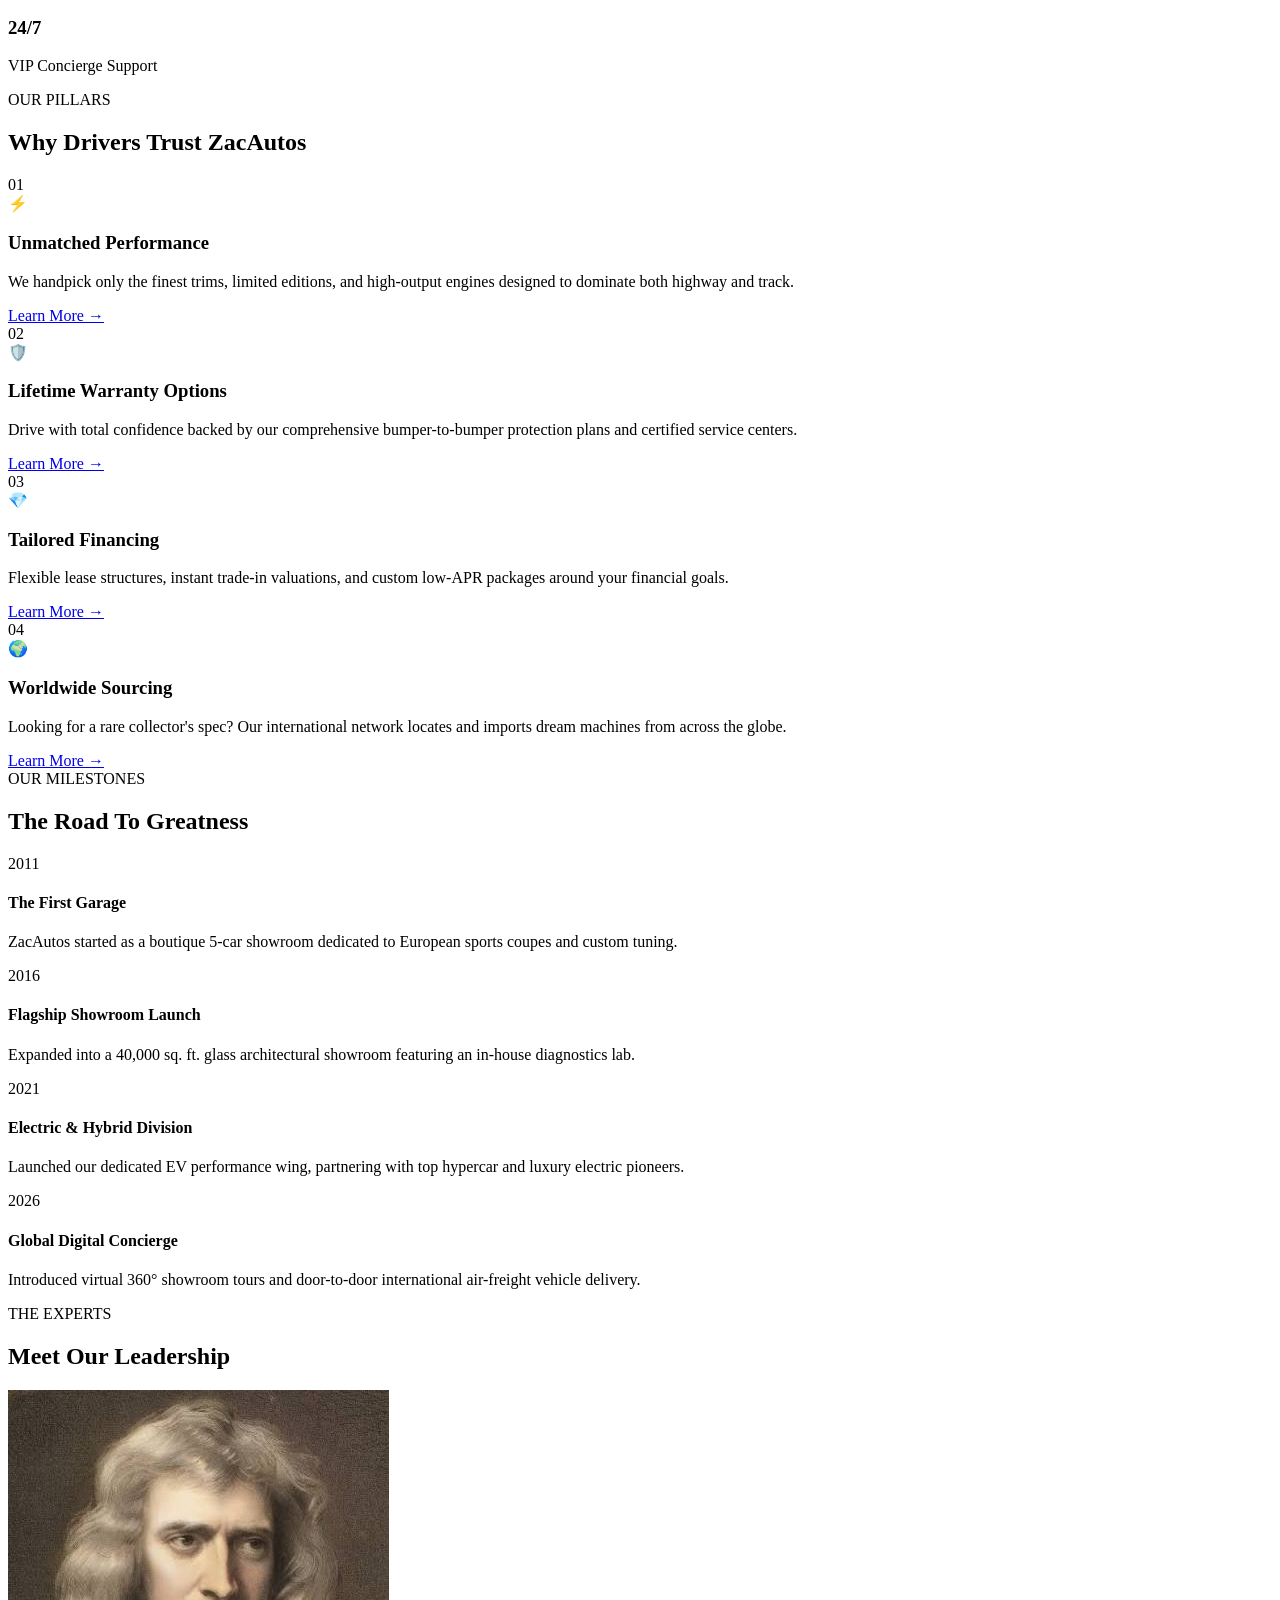
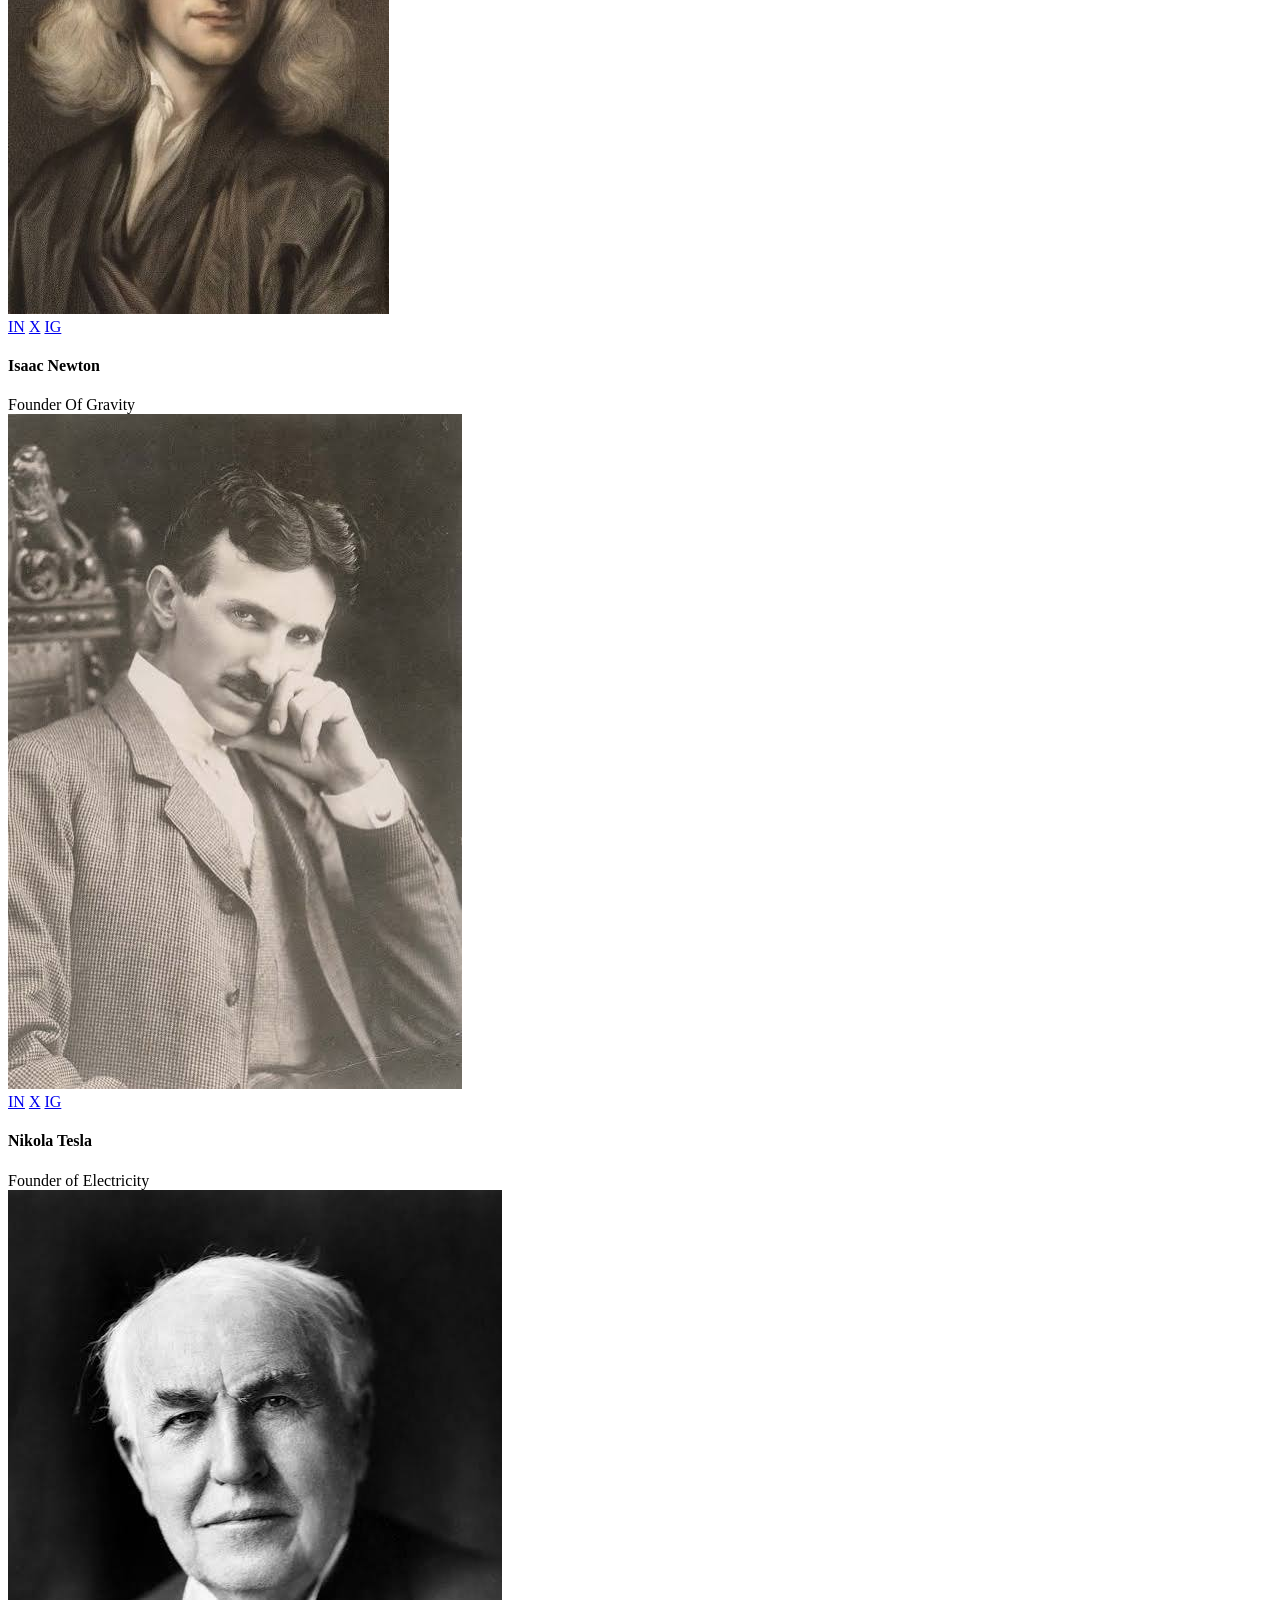
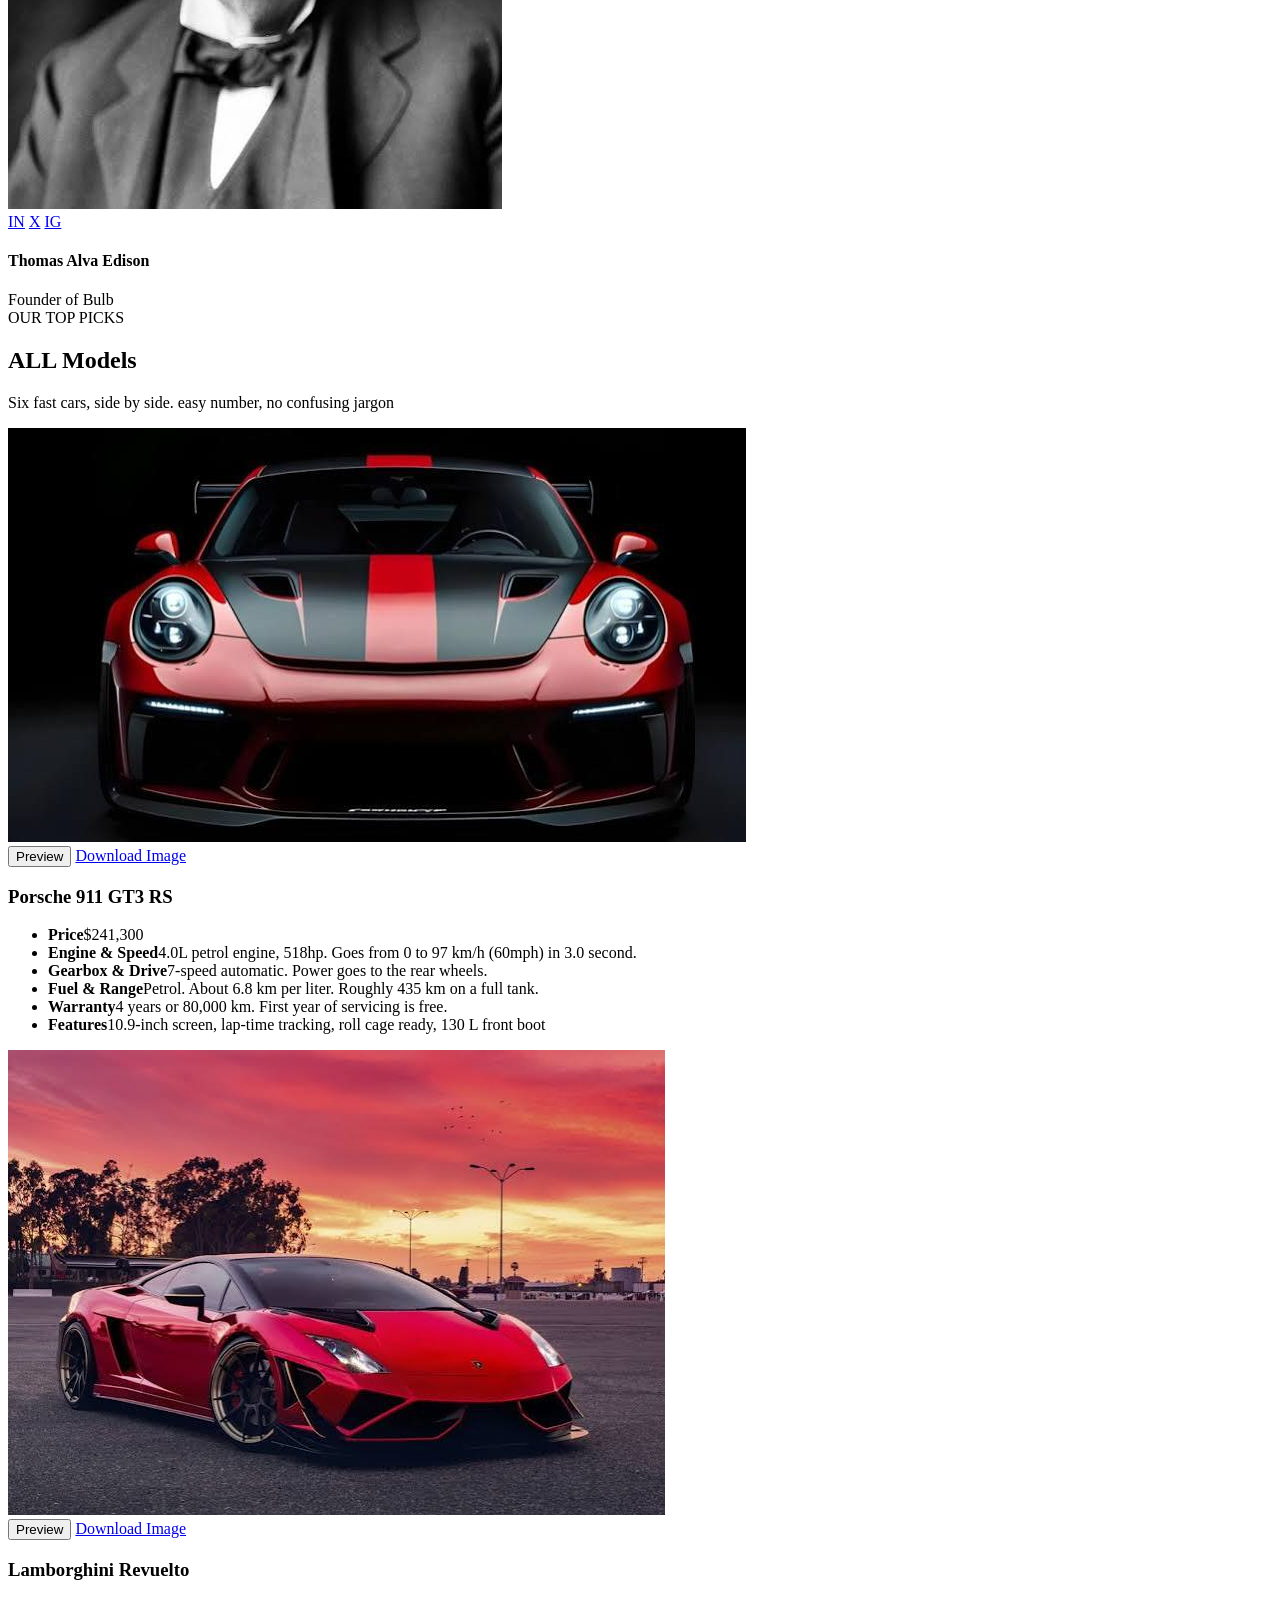
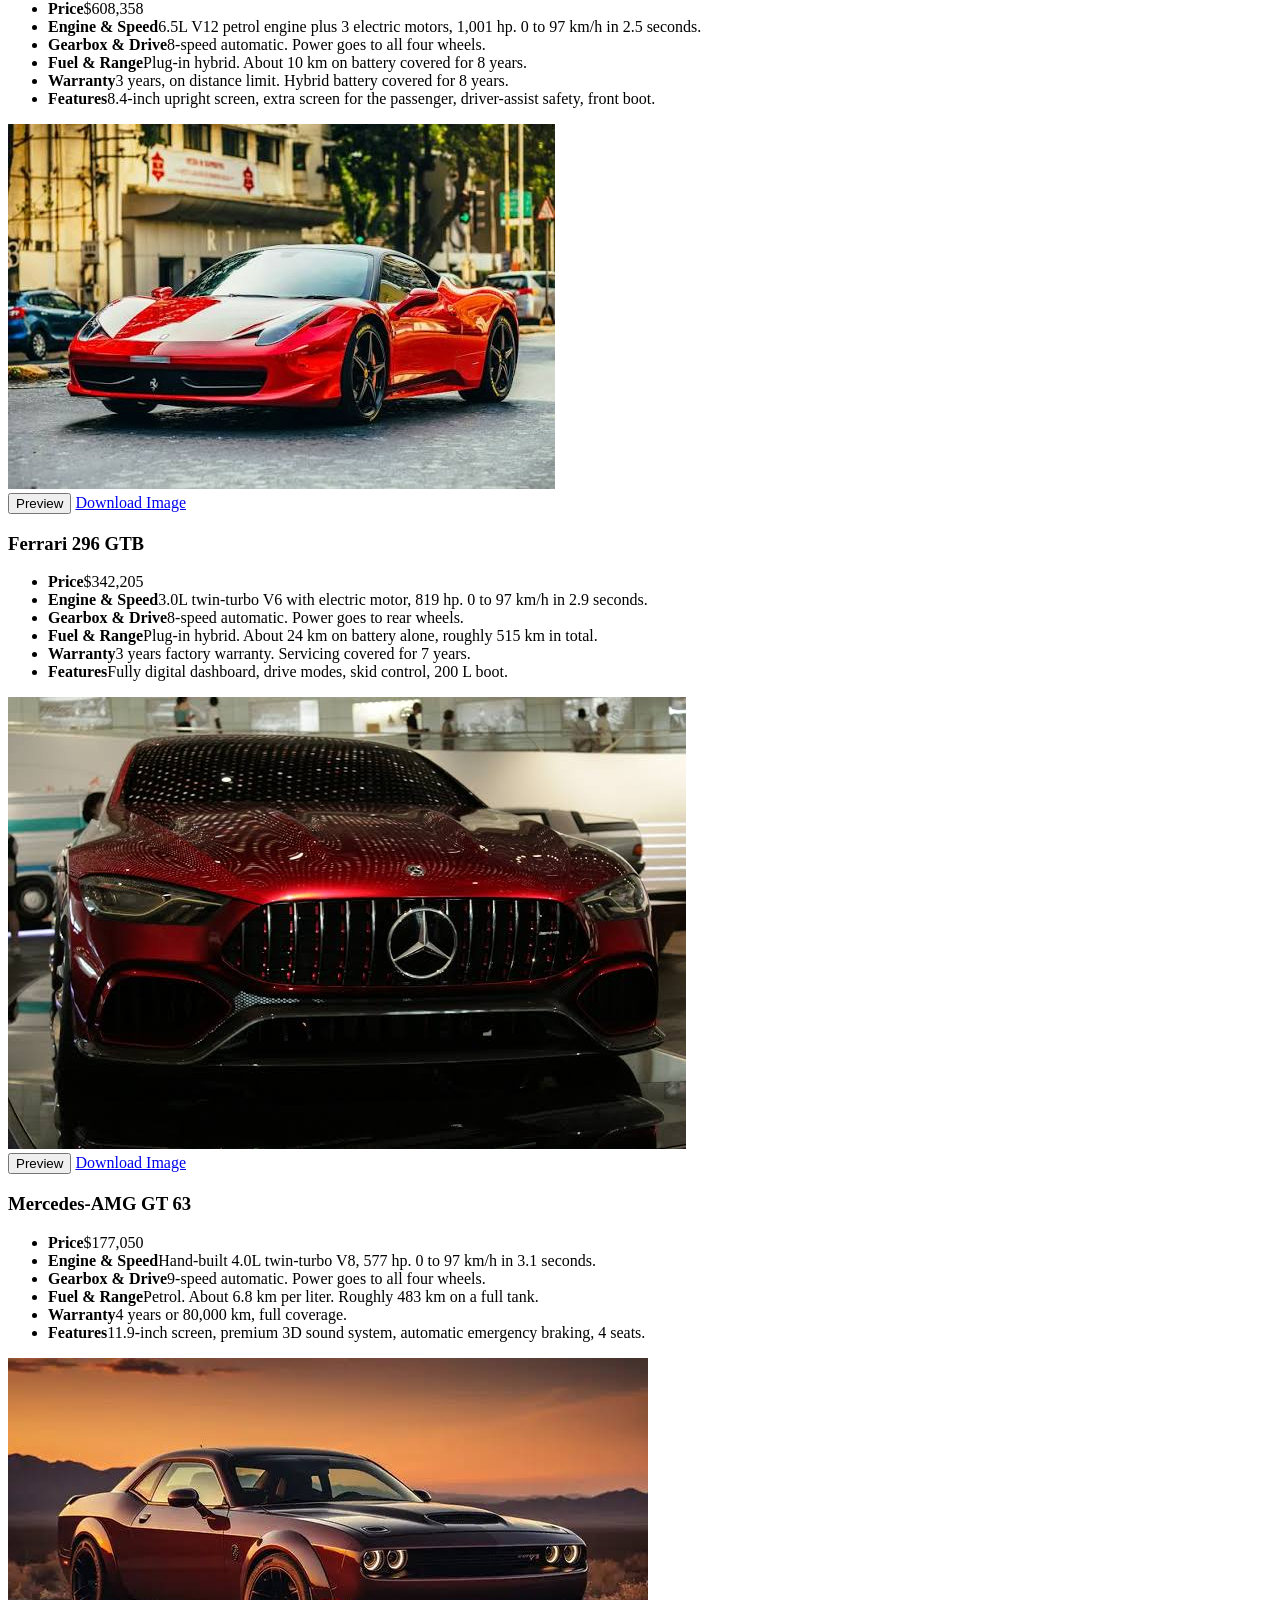
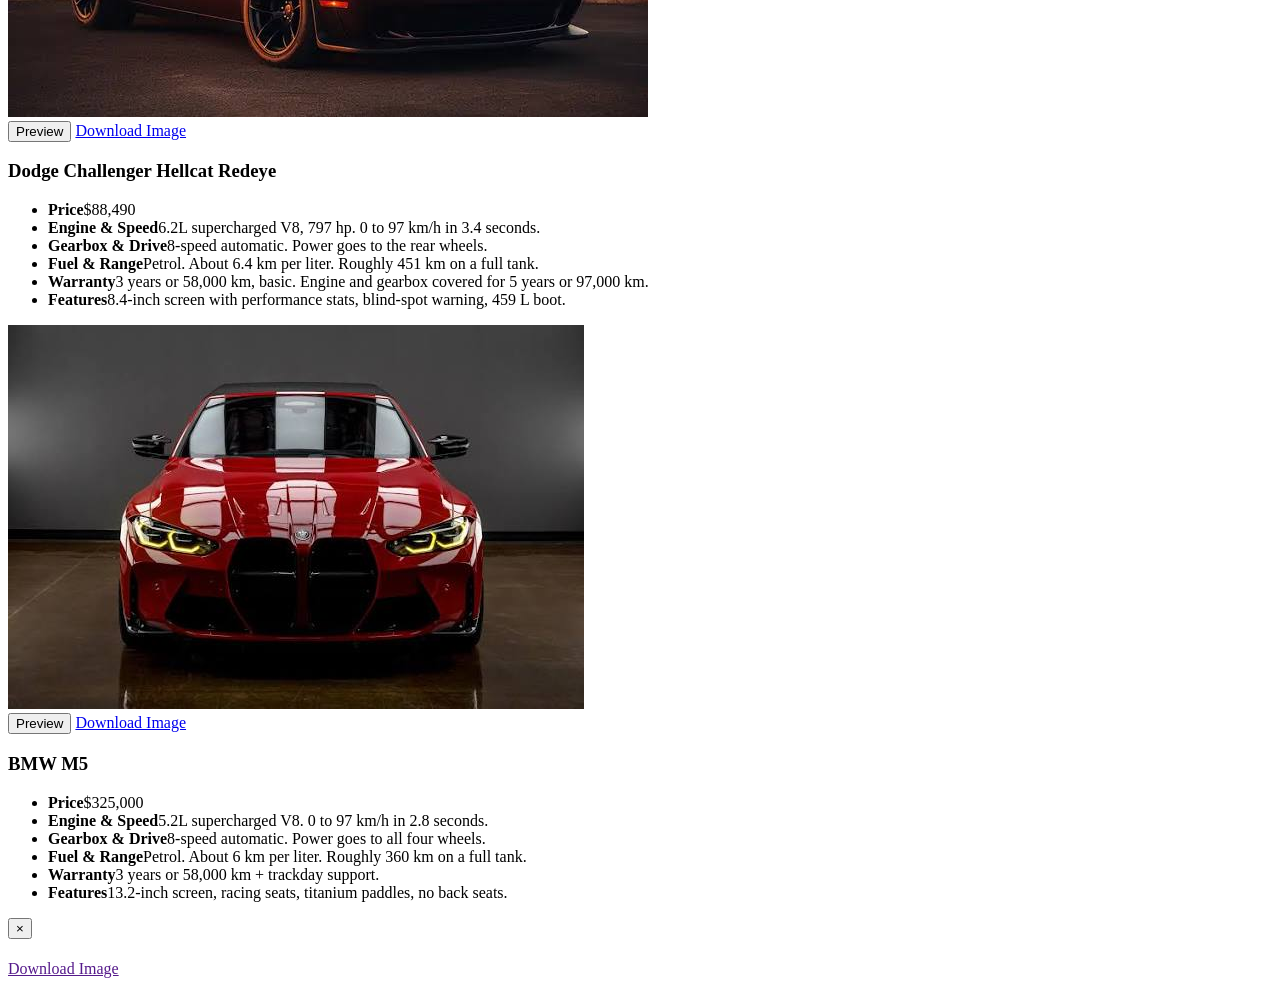
==== commit 18ffa4c8: "complete models section now building comparison section" ====
--- a/Project-One/index.html
+++ b/Project-One/index.html
@@ -254,5 +254,27 @@
             </div>
         </div>
     </section>
+    <section class="models" id="all-models">
+        <div class="wrap">
+            <div class="heading">
+                <span class="tag">OUR TOP PICKS</span>
+                <h2>ALL <span>Models</span></h2>
+                <div class="line"></div>
+                <p>Six fast cars, side by side. easy number, no confusing jargon</p>
+            </div>
+            <div class="grid" id="grid"></div>
+        </div>
+    </section>
+    <div class="popup" id="popup">
+        <div class="popup-box">
+            <button class="close" id="closeBtn" aria-label="Close">&times;</button>
+            <img id="popupImg" src="" alt="">
+            <div class="popup-footer">
+                <h4 id="popupTitle"></h4>
+                <a id="popupDownload" class="btn red" href="" download>Download Image</a>
+            </div>
+        </div>
+    </div>
+    <script src="Function.js" defer></script>
 </body>
 </html>
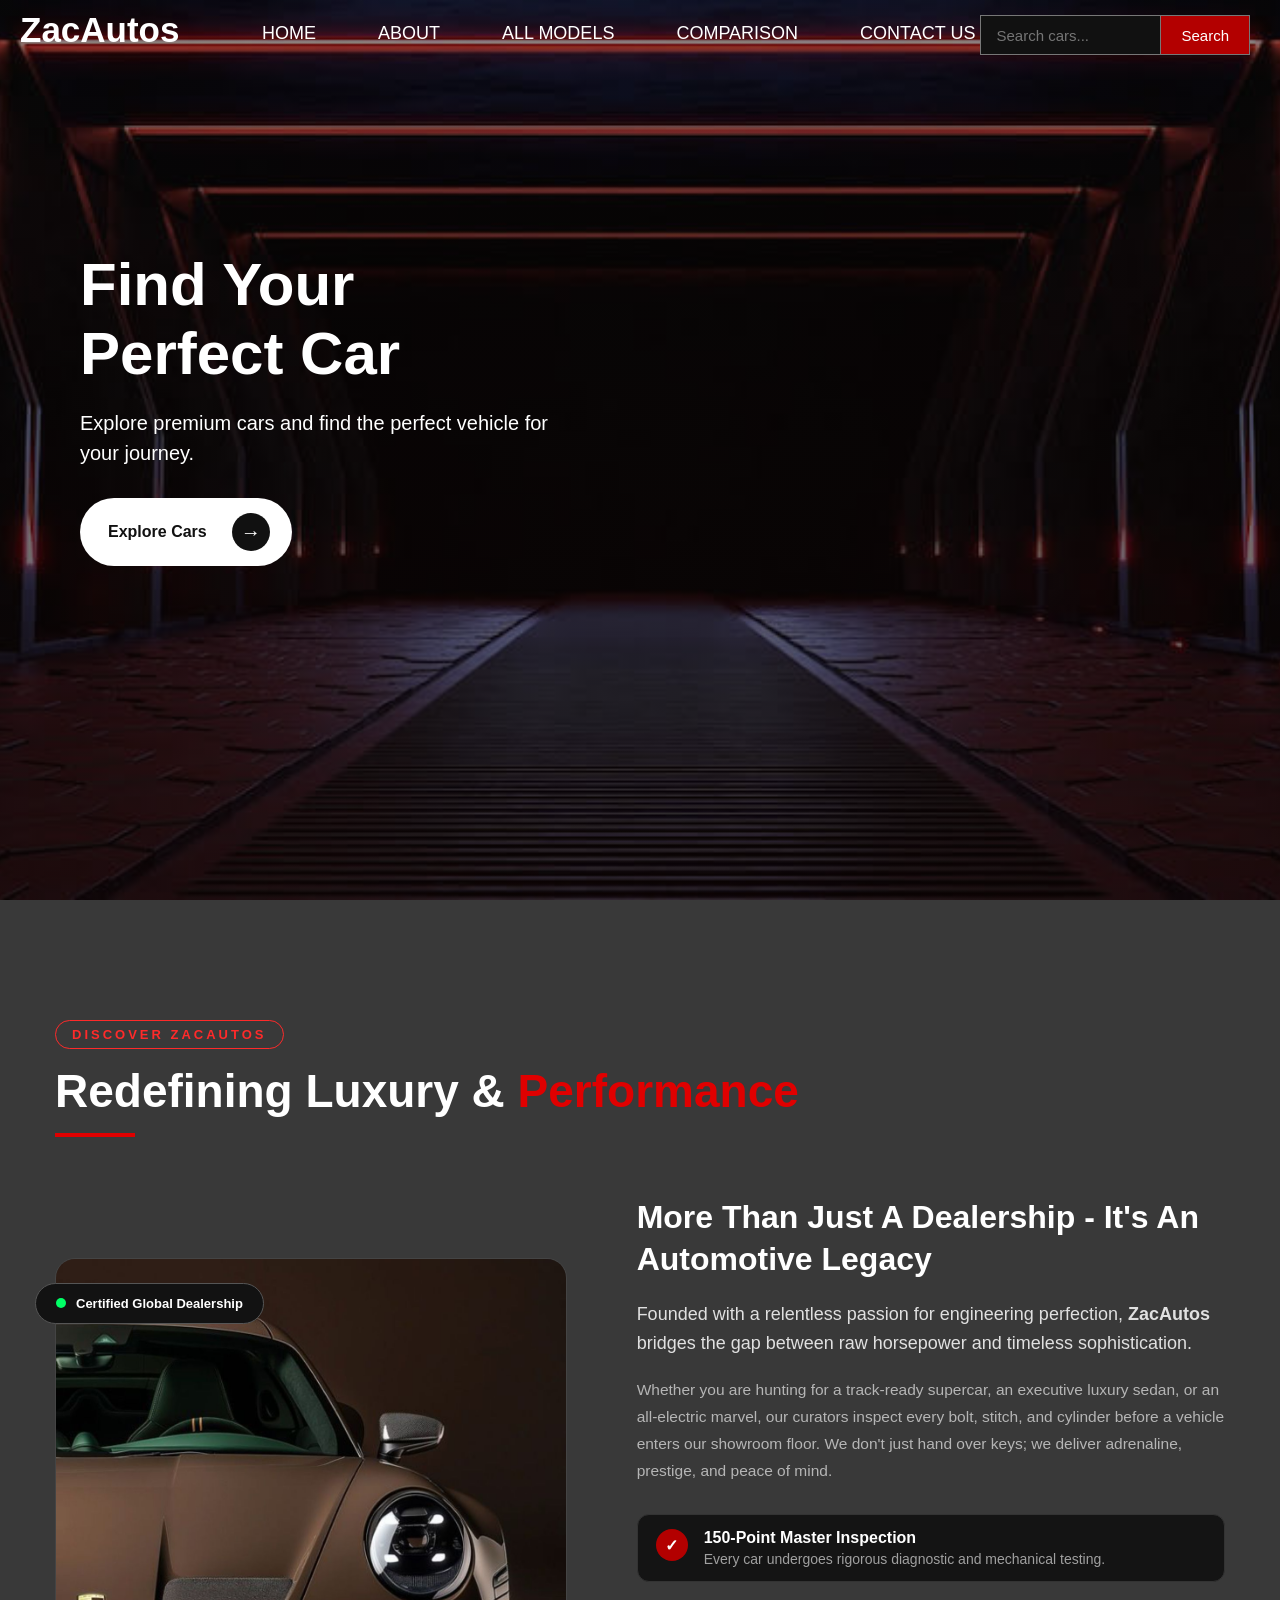
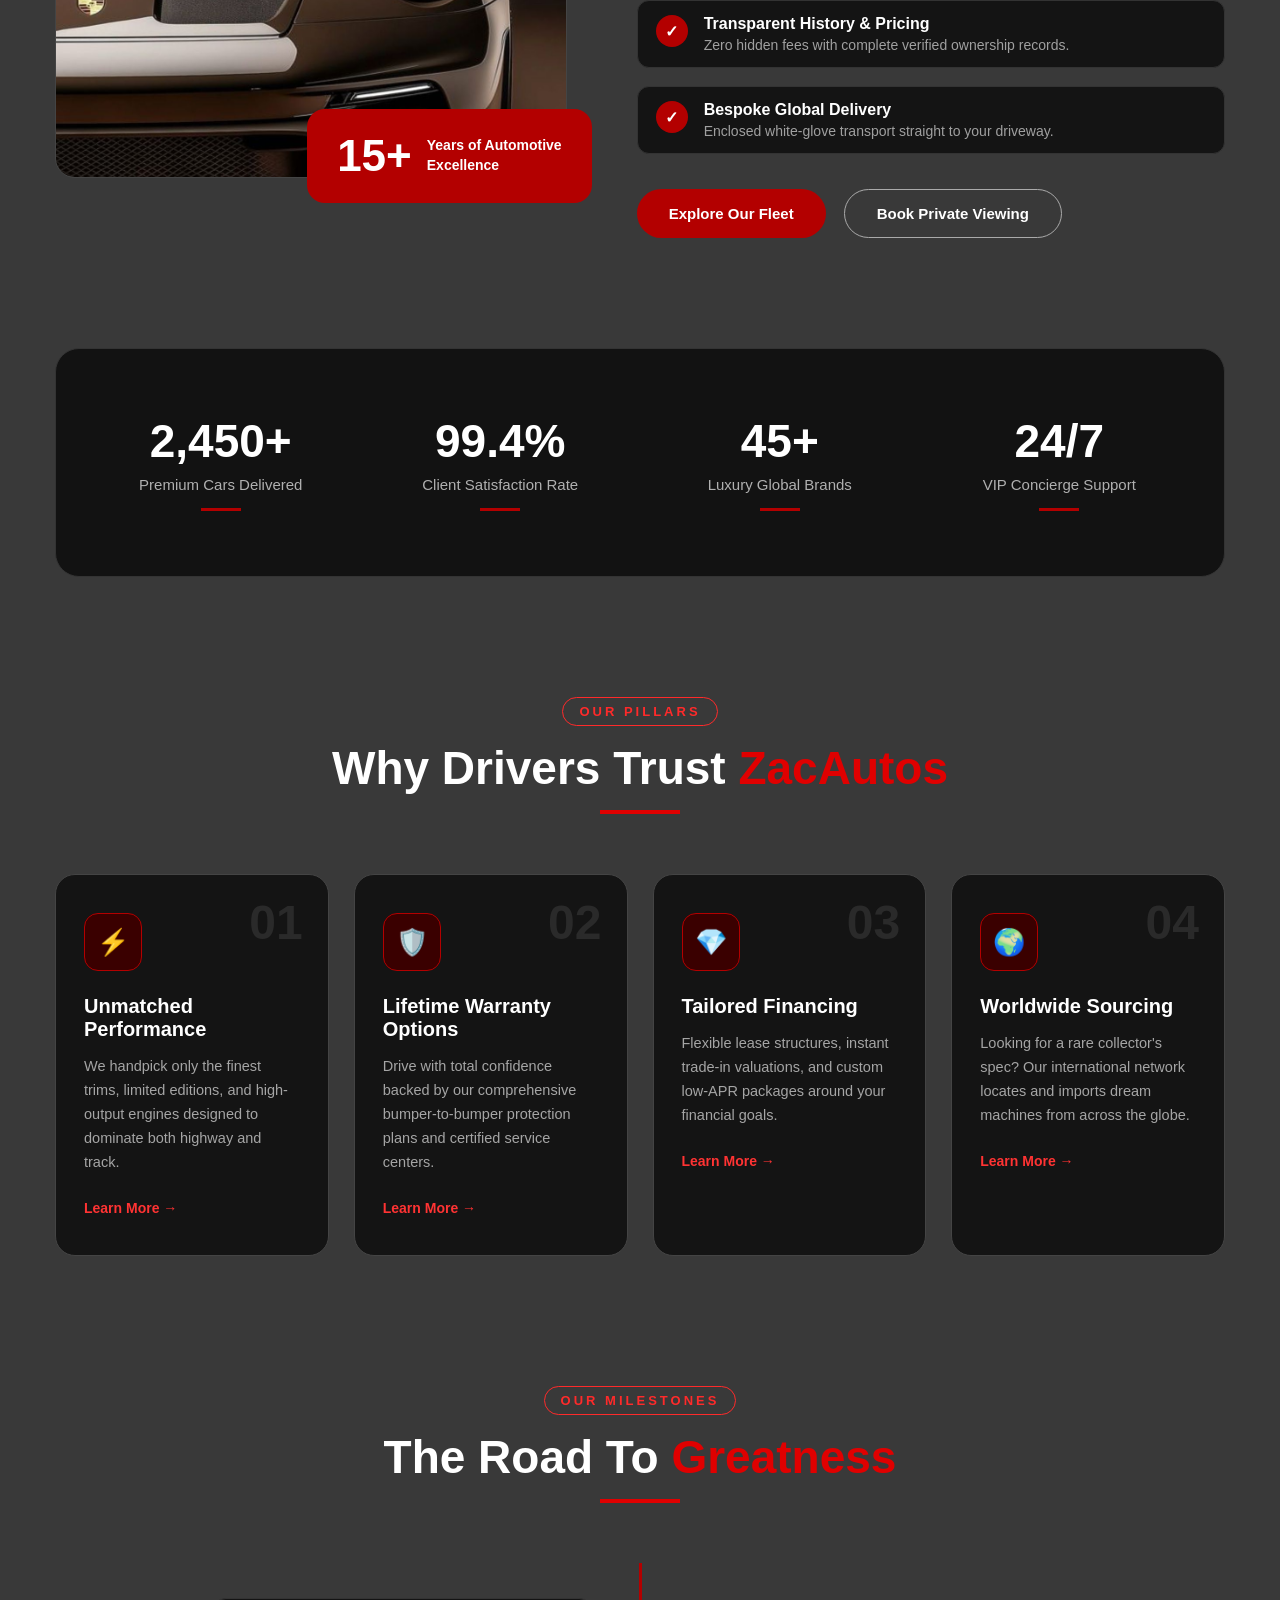
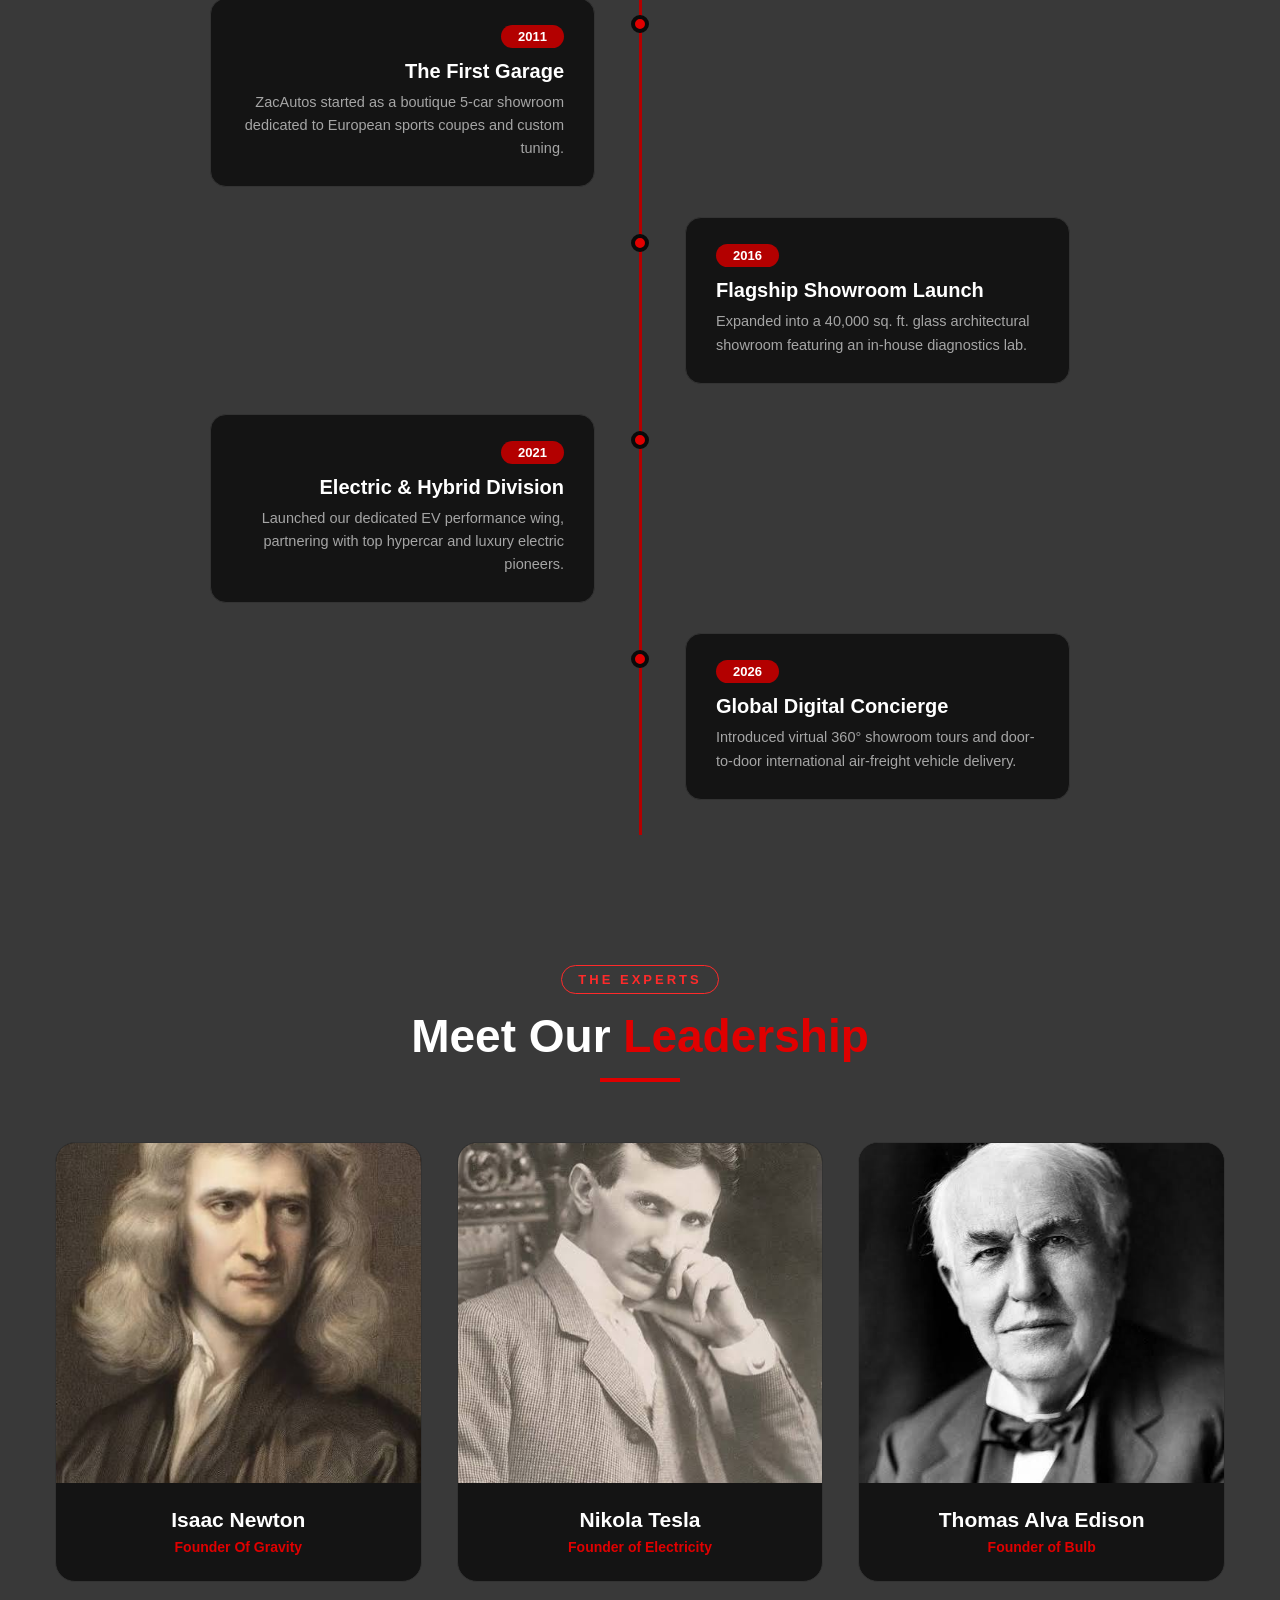
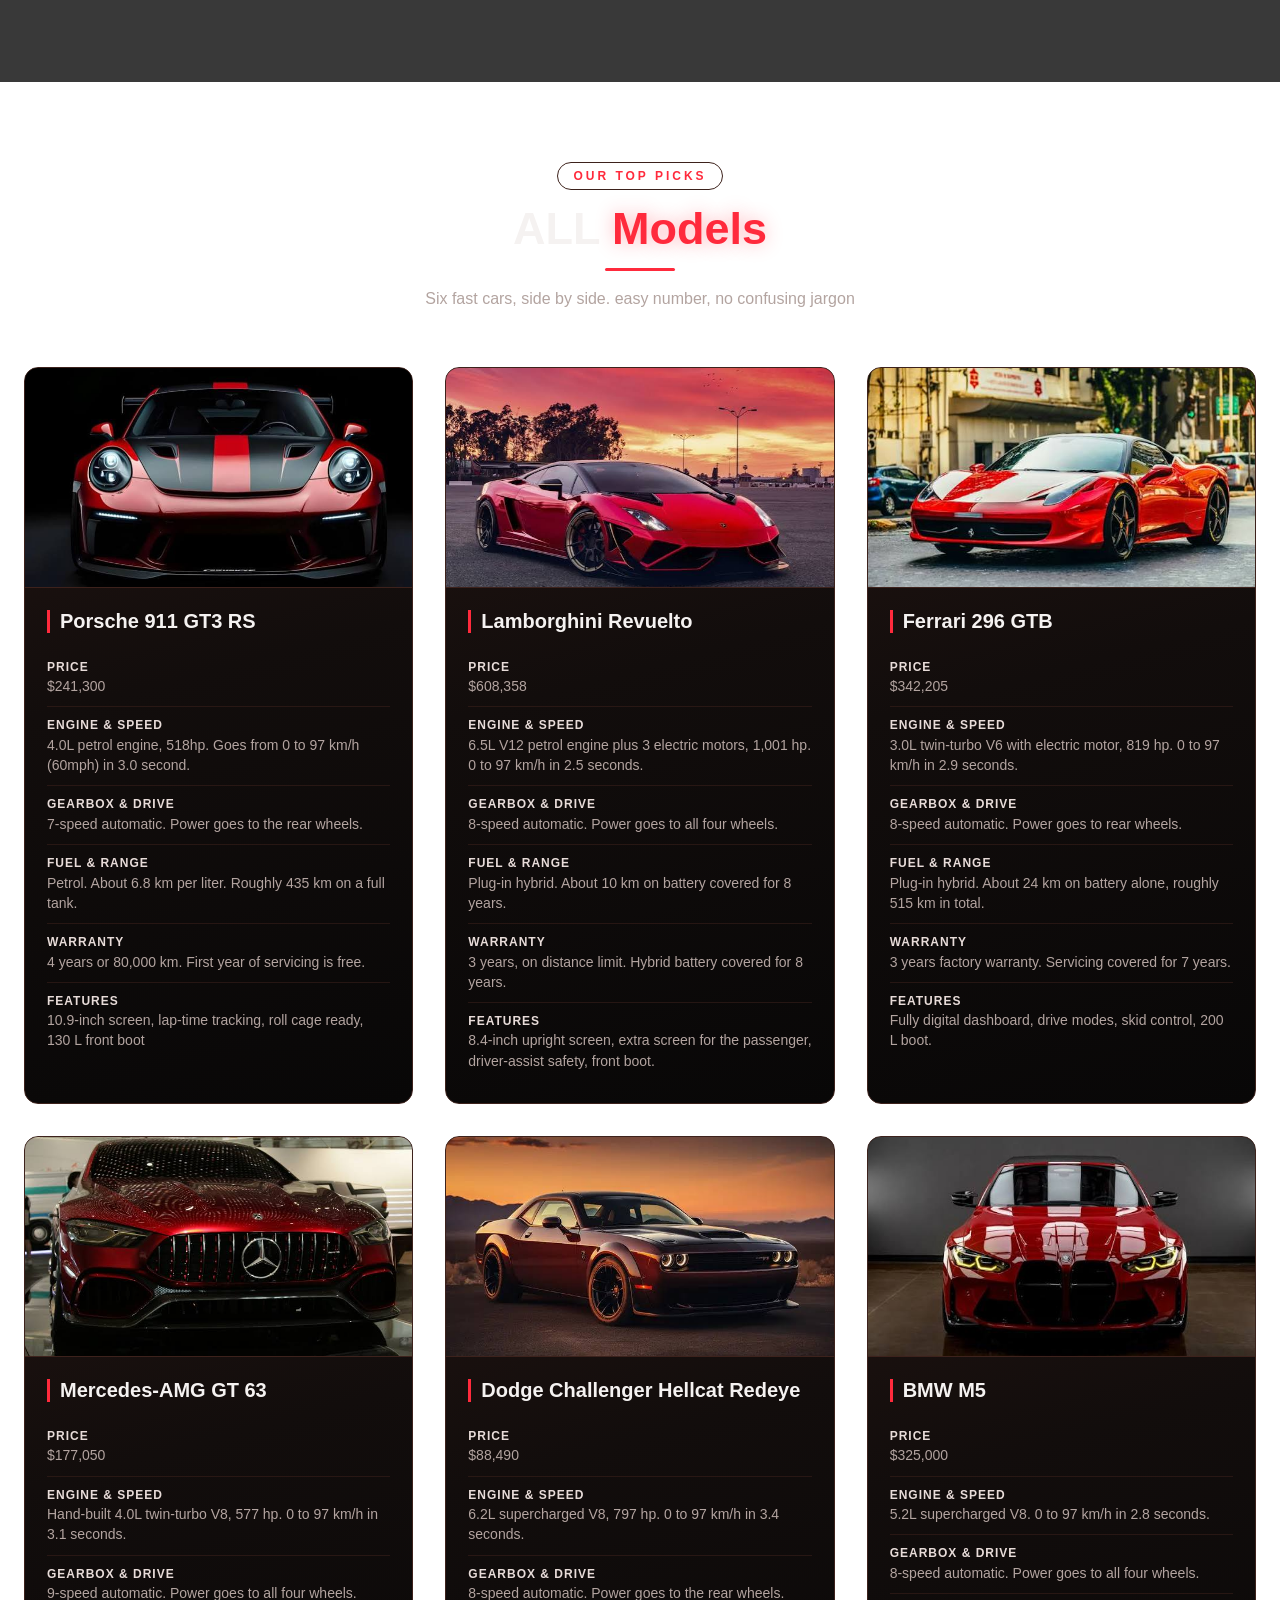
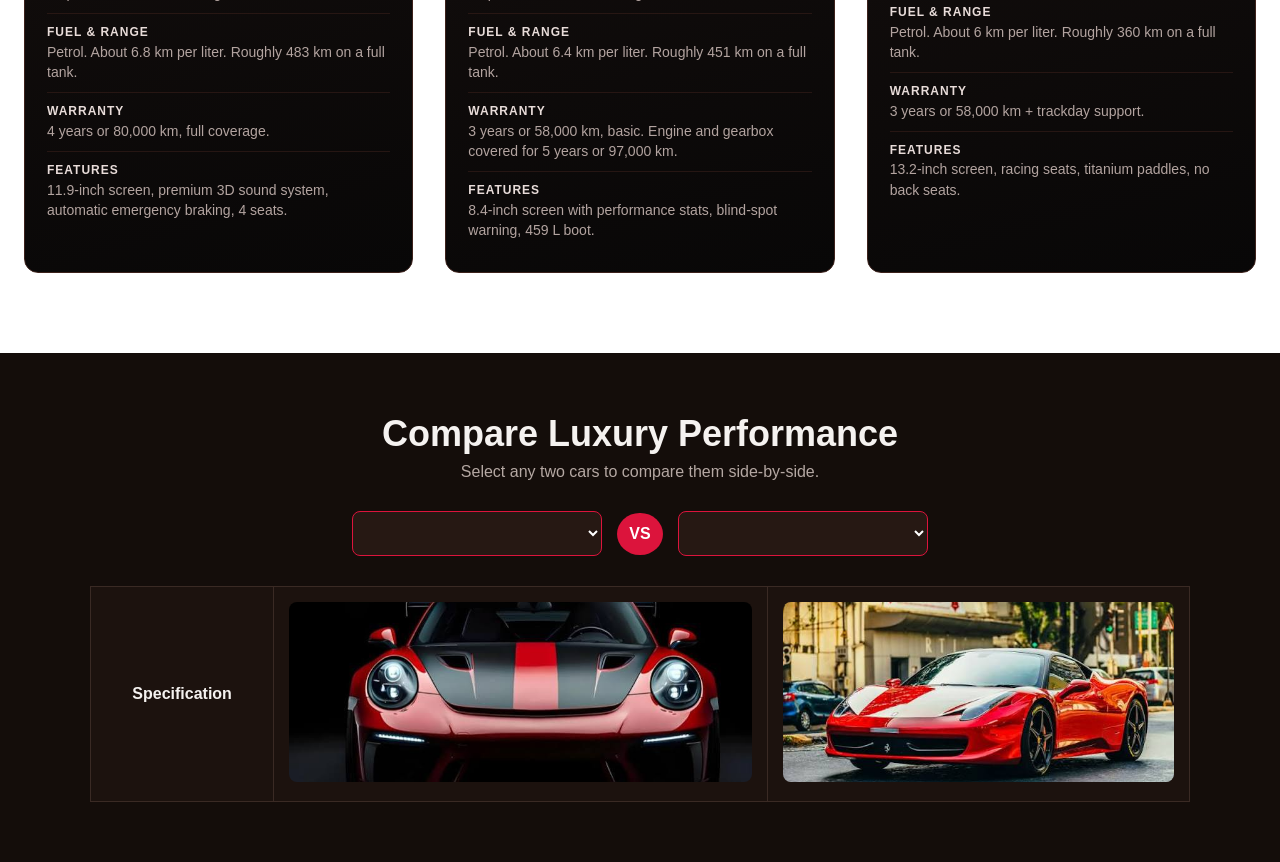
==== commit 3b541869: "build campaire section add css" ====
--- a/Project-One/index.html
+++ b/Project-One/index.html
@@ -1,10 +1,8 @@
 <!DOCTYPE html>
 <html lang="en">
 <head>
-    <meta charset="UTF-8">
-    <meta name="viewport" content="width=device-width, initial-scale=1.0">
     <title>ZacAutos</title>
-    <link rel="stylesheet" href="style.css">
+    <link rel="stylesheet" href="Style.css">
 </head>
 <body>
     <div class="main">
@@ -20,7 +18,7 @@
                     <li><a href="#">COMPARISON</a></li>
                     <li><a href="#">CONTACT US</a></li>
                 </ul>
-            </div>
+            </div> 
             <div class="search">
                 <input type="text" placeholder="Search cars...">
                 <button>Search</button>
@@ -275,6 +273,146 @@
             </div>
         </div>
     </div>
+    <section class="cmp-section">
+        <div class="cmp-box">
+            <h2>Compare Luxury Performance</h2>
+            <p>Select any two cars to compare them side-by-side.</p>
+
+            <div class="cmp-select-row">
+                <select id="car1-select"></select>
+                <span class="cmp-vs">VS</span>
+                <select id="car2-select"></select>
+            </div>
+
+            <table class="cmp-table">
+                <thead>
+                    <tr>
+                        <th>Specification</th>
+                        <th><img id="car1-img" src="Porsche.jpg" alt=""><h3 id="car1-name"></h3></th>
+                        <th><img id="car2-img" src="ferrari.jpg" alt=""><h3 id="car2-name"></h3></th>
+                    </tr>
+                </thead>
+                <tbody id="cmp-body"></tbody>
+            </table>
+        </div>
+    </section> 
+
+
+
+
+
+
+
+
     <script src="Function.js" defer></script>
 </body>
 </html>
+
+
+
+
+
+
+
+
+
+
+
+
+
+
+
+
+
+
+
+
+
+
+
+
+
+
+
+
+
+
+
+
+
+
+
+
+
+
+
+
+
+
+
+
+
+
+
+
+
+
+
+
+
+
+
+
+
+
+
+
+
+
+
+
+
+
+
+
+
+
+
+
+
+
+
+
+
+
+
+
+
+
+
+
+
+
+
+
+
+
+
+
+
+
+
+
+
+
+
+
+
+
+
+
+
+
+
+
+
--- a/Project-One/Style.css
+++ b/Project-One/Style.css
@@ -0,0 +1,981 @@
+* {
+    margin: 0;
+    padding: 0;
+    box-sizing: border-box;
+}
+
+body {
+    font-family: 'Segoe UI', Arial, sans-serif;
+    background-image: linear-gradient(rgba(8, 8, 8, 0.45), rgba(15, 5, 5, 0.65)), url(MAIN-background.jpg);
+    background-size: cover;
+    background-position: center;
+    background-repeat: no-repeat;
+    background-attachment: fixed;
+    color: white;
+    overflow-x: hidden;
+}
+
+.main {
+    width: 100%;
+    height: 100vh;
+    position: relative;
+}
+
+.navbar {
+    width: 100%;
+    height: 75px;
+    position: fixed;
+    top: 0;
+    left: 0;
+    z-index: 1000;
+}
+
+.icon {
+    width: 200px;
+    height: 75px;
+    float: left;
+}
+
+.logo {
+    color: white;
+    font-size: 35px;
+    font-family: arial;
+    padding-left: 20px;
+    padding-top: 10px;
+    float: left;
+}
+
+.menu {
+    float: left;
+    height: 70px;
+}
+
+ul {
+    float: left;
+    display: flex;
+    justify-content: center;
+    align-items: center;
+}
+
+ul li {
+    list-style: none;
+    margin-left: 62px;
+    margin-top: 23px;
+    font-size: 18px;
+}
+
+ul li a {
+    text-decoration: none;
+    color: white;
+}
+
+.search {
+    float: right;
+    margin-top: 15px;
+    margin-right: 30px;
+    display: flex;
+    height: 40px;
+}
+
+.search input {
+    width: 180px;
+    height: 40px;
+    padding: 0 15px;
+    border: 1px solid #777;
+    border-right: none;
+    outline: none;
+    background: #111;
+    color: white;
+    font-size: 15px;
+}
+
+.search button {
+    height: 40px;
+    padding: 0 20px;
+    border: 1px solid #777;
+    background: #b30000;
+    color: white;
+    font-size: 15px;
+    cursor: pointer;
+}
+
+.search button:hover {
+    background: #e00000;
+}
+
+.hero-text {
+    position: absolute;
+    top: 250px;
+    left: 80px;
+    width: 500px;
+}
+
+.hero-text h1 {
+    font-size: 60px;
+    font-family: arial;
+    margin-bottom: 20px;
+}
+
+.hero-text p {
+    font-size: 20px;
+    line-height: 1.5;
+    margin-bottom: 30px;
+}
+
+.hero-text button {
+    display: flex;
+    align-items: center;
+    gap: 25px;
+    padding: 15px 22px 15px 28px;
+    background: white;
+    color: #111;
+    border: none;
+    border-radius: 50px;
+    font-size: 16px;
+    font-weight: bold;
+    cursor: pointer;
+}
+
+.arrow {
+    width: 38px;
+    height: 38px;
+    display: flex;
+    align-items: center;
+    justify-content: center;
+    background: #111;
+    color: white;
+    border-radius: 50%;
+    font-size: 20px;
+}
+
+.hero-text button:hover {
+    background: #830202;
+    color: white;
+}
+
+.about-section {
+    width: 100%;
+    padding: 120px 0 100px 0;
+    background: rgba(8, 8, 8, 0.8);
+}
+
+.about-container,
+.values-container,
+.timeline-container,
+.team-container {
+    max-width: 1250px;
+    margin: 0 auto;
+    padding: 0 40px;
+}
+
+.about-header {
+    margin-bottom: 60px;
+}
+
+.center-header {
+    text-align: center;
+}
+
+.sub-tag {
+    display: inline-block;
+    font-size: 13px;
+    font-weight: bold;
+    letter-spacing: 3px;
+    color: #ff2a2a;
+    border: 1px solid #ff2a2a;
+    padding: 6px 16px;
+    border-radius: 30px;
+    margin-bottom: 15px;
+}
+
+.section-title {
+    font-size: 46px;
+    margin-bottom: 15px;
+}
+
+.highlight {
+    color: #e00000;
+}
+
+.title-line {
+    width: 80px;
+    height: 4px;
+    background: #e00000;
+}
+
+.center-header .title-line {
+    margin: 0 auto;
+}
+
+.story-grid {
+    display: grid;
+    grid-template-columns: minmax(0, 1fr) minmax(0, 1.15fr);
+    gap: 70px;
+    align-items: center;
+    margin-bottom: 110px;
+}
+
+.story-image-wrapper {
+    position: relative;
+}
+
+.image-frame {
+    height: 520px;
+    border-radius: 20px;
+    overflow: hidden;
+    border: 1px solid #444;
+    background: #1a1a1a;
+}
+
+.main-about-image {
+    width: 100%;
+    height: 100%;
+    object-fit: cover;
+    display: block;
+}
+
+.experience-badge {
+    position: absolute;
+    bottom: -25px;
+    right: -25px;
+    background: #b30000;
+    padding: 25px 30px;
+    border-radius: 18px;
+    display: flex;
+    align-items: center;
+    gap: 15px;
+}
+
+.years {
+    font-size: 44px;
+    font-weight: bold;
+    line-height: 1;
+}
+
+.exp-text {
+    font-size: 14px;
+    font-weight: 600;
+    line-height: 1.4;
+}
+
+.floating-card {
+    position: absolute;
+    top: 25px;
+    left: -20px;
+    background: #121212;
+    padding: 12px 20px;
+    border-radius: 50px;
+    border: 1px solid #555;
+    display: flex;
+    align-items: center;
+    gap: 10px;
+}
+
+.pulse-dot {
+    width: 10px;
+    height: 10px;
+    background: #00ff66;
+    border-radius: 50%;
+}
+
+.floating-card p {
+    font-size: 13px;
+    font-weight: 600;
+}
+
+.story-content h3 {
+    font-size: 32px;
+    line-height: 1.3;
+    margin-bottom: 20px;
+}
+
+.lead-text {
+    font-size: 18px;
+    color: #e0e0e0;
+    line-height: 1.6;
+    margin-bottom: 18px;
+}
+
+.body-text {
+    font-size: 15.5px;
+    color: #b5b5b5;
+    line-height: 1.75;
+    margin-bottom: 30px;
+}
+
+.feature-list {
+    display: flex;
+    flex-direction: column;
+    gap: 18px;
+    margin-bottom: 35px;
+}
+
+.feature-item {
+    display: flex;
+    align-items: flex-start;
+    gap: 16px;
+    padding: 14px 18px;
+    background: #141414;
+    border-radius: 12px;
+    border: 1px solid #333;
+}
+
+.check-icon {
+    width: 32px;
+    height: 32px;
+    background: #b30000;
+    border-radius: 50%;
+    display: flex;
+    align-items: center;
+    justify-content: center;
+    font-weight: bold;
+    flex-shrink: 0;
+}
+
+.feature-item h4 {
+    font-size: 16px;
+    margin-bottom: 4px;
+}
+
+.feature-item p {
+    font-size: 14px;
+    color: #a0a0a0;
+}
+
+.story-actions {
+    display: flex;
+    gap: 18px;
+}
+
+.btn-red {
+    padding: 15px 32px;
+    background: #b30000;
+    color: white;
+    border: none;
+    border-radius: 50px;
+    font-size: 15px;
+    font-weight: bold;
+    cursor: pointer;
+}
+
+.btn-red:hover {
+    background: #e00000;
+}
+
+.btn-outline {
+    padding: 15px 32px;
+    background: transparent;
+    color: white;
+    border: 1px solid #aaa;
+    border-radius: 50px;
+    font-size: 15px;
+    font-weight: bold;
+    cursor: pointer;
+}
+
+.btn-outline:hover {
+    background: white;
+    color: #111;
+}
+
+.stats-banner {
+    max-width: 1170px;
+    margin: 0 auto 120px auto;
+    padding: 50px 40px;
+    background: #121212;
+    border-radius: 24px;
+    border: 1px solid #333;
+    display: grid;
+    grid-template-columns: repeat(4, 1fr);
+    gap: 30px;
+}
+
+.stat-box {
+    text-align: center;
+    padding: 15px;
+}
+
+.stat-number {
+    font-size: 46px;
+    font-weight: 900;
+    margin-bottom: 8px;
+}
+
+.stat-label {
+    font-size: 15px;
+    color: #b0b0b0;
+    margin-bottom: 15px;
+}
+
+.stat-bar {
+    width: 40px;
+    height: 3px;
+    background: #b30000;
+    margin: 0 auto;
+}
+
+.values-container {
+    margin-bottom: 130px;
+}
+
+.values-grid {
+    display: grid;
+    grid-template-columns: repeat(4, 1fr);
+    gap: 25px;
+}
+
+.value-card {
+    position: relative;
+    background: #141414;
+    border: 1px solid #444;
+    border-radius: 20px;
+    padding: 38px 28px;
+}
+
+.value-card:hover {
+    border-color: #e00000;
+}
+
+.card-number {
+    position: absolute;
+    top: 20px;
+    right: 25px;
+    font-size: 48px;
+    font-weight: 900;
+    color: #2a2a2a;
+}
+
+.card-icon {
+    width: 58px;
+    height: 58px;
+    background: #3a0000;
+    border: 1px solid #b30000;
+    border-radius: 14px;
+    display: flex;
+    align-items: center;
+    justify-content: center;
+    font-size: 26px;
+    margin-bottom: 24px;
+}
+
+.value-card h3 {
+    font-size: 20px;
+    margin-bottom: 14px;
+}
+
+.value-card p {
+    font-size: 14.5px;
+    color: #a5a5a5;
+    line-height: 1.65;
+    margin-bottom: 24px;
+}
+
+.card-link {
+    text-decoration: none;
+    color: #ff3333;
+    font-size: 14px;
+    font-weight: bold;
+}
+
+.value-card:hover .card-link {
+    color: white;
+}
+
+.timeline {
+    position: relative;
+    max-width: 950px;
+    margin: 0 auto 130px auto;
+    padding: 20px 0;
+}
+
+.timeline::after {
+    content: '';
+    position: absolute;
+    width: 3px;
+    background: #b30000;
+    top: 0;
+    bottom: 0;
+    left: 50%;
+    margin-left: -1.5px;
+}
+
+.timeline-item {
+    padding: 15px 45px;
+    position: relative;
+    width: 50%;
+}
+
+.timeline-item.left {
+    left: 0;
+    text-align: right;
+}
+
+.timeline-item.right {
+    left: 50%;
+    text-align: left;
+}
+
+.timeline-dot {
+    position: absolute;
+    width: 18px;
+    height: 18px;
+    background: #e00000;
+    border: 4px solid #0a0a0a;
+    border-radius: 50%;
+    top: 32px;
+    z-index: 3;
+}
+
+.timeline-item.left .timeline-dot {
+    right: -9px;
+}
+
+.timeline-item.right .timeline-dot {
+    left: -9px;
+}
+
+.timeline-content {
+    padding: 26px 30px;
+    background: #141414;
+    border: 1px solid #333;
+    border-radius: 16px;
+}
+
+.timeline-item:hover .timeline-content {
+    border-color: #e00000;
+}
+
+.year-pill {
+    display: inline-block;
+    padding: 4px 17px;
+    background: #b30000;
+    font-size: 13px;
+    font-weight: bold;
+    border-radius: 20px;
+    margin-bottom: 12px;
+}
+
+.timeline-content h4 {
+    font-size: 20px;
+    margin-bottom: 8px;
+}
+
+.timeline-content p {
+    font-size: 14.5px;
+    color: #a5a5a5;
+    line-height: 1.6;
+}
+
+.team-grid {
+    display: grid;
+    grid-template-columns: repeat(3, 1fr);
+    gap: 35px;
+}
+
+.team-card {
+    background: #141414;
+    border-radius: 20px;
+    overflow: hidden;
+    border: 1px solid #333;
+}
+
+.team-card:hover {
+    border-color: #e00000;
+}
+
+.team-img-box {
+    position: relative;
+    height: 340px;
+    background: #1f1f1f;
+}
+
+.team-img-box img {
+    width: 100%;
+    height: 100%;
+    object-fit: cover;
+    display: block;
+}
+
+.social-overlay {
+    position: absolute;
+    left: 0;
+    right: 0;
+    bottom: 0;
+    height: 100%;
+    background: linear-gradient(to top, rgba(179, 0, 0, 0.85), transparent);
+    display: none;
+    align-items: flex-end;
+    justify-content: center;
+    gap: 15px;
+    padding-bottom: 25px;
+}
+
+.team-card:hover .social-overlay {
+    display: flex;
+}
+
+.social-overlay a {
+    width: 40px;
+    height: 40px;
+    background: #111;
+    color: white;
+    text-decoration: none;
+    border-radius: 50%;
+    display: flex;
+    align-items: center;
+    justify-content: center;
+    font-size: 13px;
+    font-weight: bold;
+}
+
+.social-overlay a:hover {
+    background: white;
+    color: #b30000;
+}
+
+.team-info {
+    padding: 25px;
+    text-align: center;
+}
+
+.team-info h4 {
+    font-size: 21px;
+    margin-bottom: 6px;
+}
+
+.team-info span {
+    font-size: 14px;
+    color: #e00000;
+    font-weight: 600;
+}
+
+
+
+
+
+
+
+
+
+
+
+
+
+
+
+
+
+
+
+
+
+
+
+
+
+
+
+
+/* /// Models /// */
+
+.models {
+    background: radial-gradient(circle at top right, var(--brown), var(--black) 55%);
+    color: #f5f2f1;
+    padding: 80px 24px;
+}
+
+.wrap {
+    max-width: 1340px;
+    margin: 0 auto;
+}
+
+.heading {
+    text-align: center;
+    margin-bottom: 56px;
+}
+
+.tag {
+    display: inline-block;
+    font-size:12px;
+    font-weight: bold;
+    letter-spacing: 3px;
+    color:#ff2a3c;
+    border: 1px solid #3d221c;
+    padding: 6px 15px;
+    border-radius: 30px;
+}
+
+.heading h2{
+    font-size: 45px;
+    margin: 13px;
+}
+.heading h2 span {
+    color: #ff2a3c;
+    text-shadow: 0 0 18px rgba(255, 42, 60, 0.35);
+}
+.line {
+    width: 70px;
+    height: 3px;
+    background: #ff2a3c;
+    margin: 0 auto 16px auto;
+    border-radius: 2px;
+}
+.heading p{
+    color: #b3a4a0;
+    max-width: 600px;
+    margin: 0 auto;
+    line-height: 1.5;
+}
+.grid {
+    display: grid;
+    grid-template-columns: repeat(3, 1fr);
+    gap:32px;
+}
+.car{
+    background: linear-gradient(165deg, #241512, #120d0c 42%, #080707);
+    border: 1px solid #3d221c;
+    border-radius: 14px;
+    overflow: hidden;
+    animation: fadeUp 0.6s ease both;
+    transition: transform 0.3s,border-color 0.3s, box-shadow 0.3s;
+}
+.car:hover{
+    transform: translateY(-7px);
+    border-color: #ff2a3c;
+    box-shadow: 0 14px 34px rgba(0, 0, 0, 0.8), 0 0 22px rgba(255,42,60,0.35);
+}
+@keyframes fadeUp {
+    from {opacity: 0 ; transform: translateY(24px);}
+    to {opacity: 1; transform: translateY(0);}
+}
+.pic{
+    position: relative;
+    height: 220px;
+    overflow: hidden;
+    border-bottom: 1px solid #3d221c;
+}
+.pic img {
+    width: 100%;
+    height: 100%;
+    object-fit: cover;
+    display: block;
+    transition: transform 0.5s;
+}
+.car:hover .pic img {
+    transform: scale(1.06);
+}
+.pic-buttons{
+    position:absolute;
+    top:0;
+    left: 0;
+    right: 0;
+    bottom: 0;
+    display: flex;
+    align-items: center;
+    justify-content: center;
+    gap: 12px;
+    background: linear-gradient(to top, rgba(8,7,7,0.9), rgba(36,21,18,0.45));
+    opacity: 0;
+    transition: opacity 0.3s;
+}
+.pic:hover .pic-buttons,
+.pic:focus-within .pic-buttons {
+    opacity: 1;
+}
+.btn{
+    padding: 9px 16px;
+    font-size: 13px;
+    font-weight: 600;
+    border-radius: 6px;
+    cursor: pointer;
+    text-decoration: none;
+    color:#f5f3f1;
+    background: rgba(18,13,12,0.92);
+    border: 1px solid #3d221c;
+
+}
+.btn:hover{
+    border-color:#ff2a3c;
+}
+
+.btn.red:hover{
+    background:#b91c1c;
+}
+.info{
+    padding: 22px;
+}
+.info h3 {
+    font-size: 20px;
+    margin-bottom: 16px;
+    border-left: 3px solid #ff2a3c;
+    padding-left: 10px;
+}
+.specs{
+    float: none;
+    display: block;
+    font-size: 14px;
+    line-height: 1.45;
+    color: #b3a4a0;
+}
+.specs li{
+    margin: 0;
+    font-size: 14px;
+    padding: 10px 0;
+    border-bottom: 1px solid rgba(61,34,28,0.55);
+}
+.specs li:last-child{
+    border-bottom: none;
+}
+.specs b {
+    display: block;
+    font-size: 12px;
+    text-transform: uppercase;
+    letter-spacing: 1px;
+    color: #e8dcd9;
+}
+.popup{
+    position: fixed;
+    top: 0;
+    left: 0;
+    right: 0;
+    bottom: 0;
+    display: none;
+    align-items: center;
+    justify-content: center;
+    padding: 24px;
+    background:rgba(5, 4, 4, 0.88);
+    z-index: 9999;
+}
+.popup.open{
+    display: flex;
+}
+.popup-box{
+    position: relative;
+    width: 100%;
+    max-width: 860px;
+    background: #120d0c;
+    border: 1px solid #ff2a3c;
+    border-radius: 12px;
+    overflow: hidden;
+    box-shadow: 0 0 35px rgba(255,42,60,0.35);
+}
+.popup-box img{
+    width: 100%;
+    max-width: 100%;
+    max-height: 70vh;
+    object-fit: cover;
+    display: block;
+}
+.close{
+    position: absolute;
+    top:12px;
+    right: 12px;
+    width: 36px;
+    height: 36px;
+    border-radius: 50%;
+    border: 1px solid #3d221c;
+    background: rgba(8,7,7,0.85);
+    color: white;
+    font-size: 22px;
+    cursor: pointer;
+}
+.close:hover{
+    border-color:#ff2a3c;
+    color: #ff2a3c;
+}
+
+.popup-footer{
+    display: flex;
+    align-items: center;
+    justify-content: center;
+    gap: 16px;
+    padding: 16px 20px;
+    background: #241512;
+}
+.popup-footer h4{
+    font-size: 17px;
+}
+
+
+
+
+
+
+/* copar section */
+.cmp-section{
+    background:#140d0a;
+    color : #f5f2f0;
+    padding:60px 20px;
+    font-family:Arial, sans-serif;
+}
+
+.cmp-box {
+    max-width: 1100px;
+    margin:0 auto;
+    text-align:center;
+}
+
+.cmp-box h2 {
+    font-size:36px;
+    margin-bottom:8px;
+}
+
+.cmp-box p {
+    color:#b5a8a3;
+    margin-bottom: 30px;
+}
+
+.cmp-select-row {
+    display: flex;
+    justify-content:center;
+    align-items:center;
+    gap:15px;
+    flex-wrap:wrap;
+    margin-bottom:30px;
+}
+
+.cmp-select-row select {
+    padding : 12px;
+    min-width:250px;
+    background:#261813;
+    color: #fff;
+    border: 1px solid #dc143c;
+    border-radius:8px;
+    font-size:16px; 
+}
+
+.cmp-vs {
+    background: #dc143c;
+    color: #fff;
+    padding : 12px;
+    border-radius: 50%;
+    font-weight :bold;
+}
+
+.cmp-table {
+    width:100%;
+    border-collapse : collapse;
+    background: #1c120e;
+}
+
+.cmp-table th,
+.cmp-table td {
+    padding:15px;
+    border:1px solid #3a2a24;
+}
+
+.cmp-table img{
+    width:100%;
+    height:180px;
+    object-fit : cover;
+    border-radius:8px;
+}
+
+.cmp-table td:first-child {
+    color:#ff1e42;
+    font-weight:bold;
+}
+
+.cmp-table tbody tr:hover {
+    background : #2a1a15;
+}
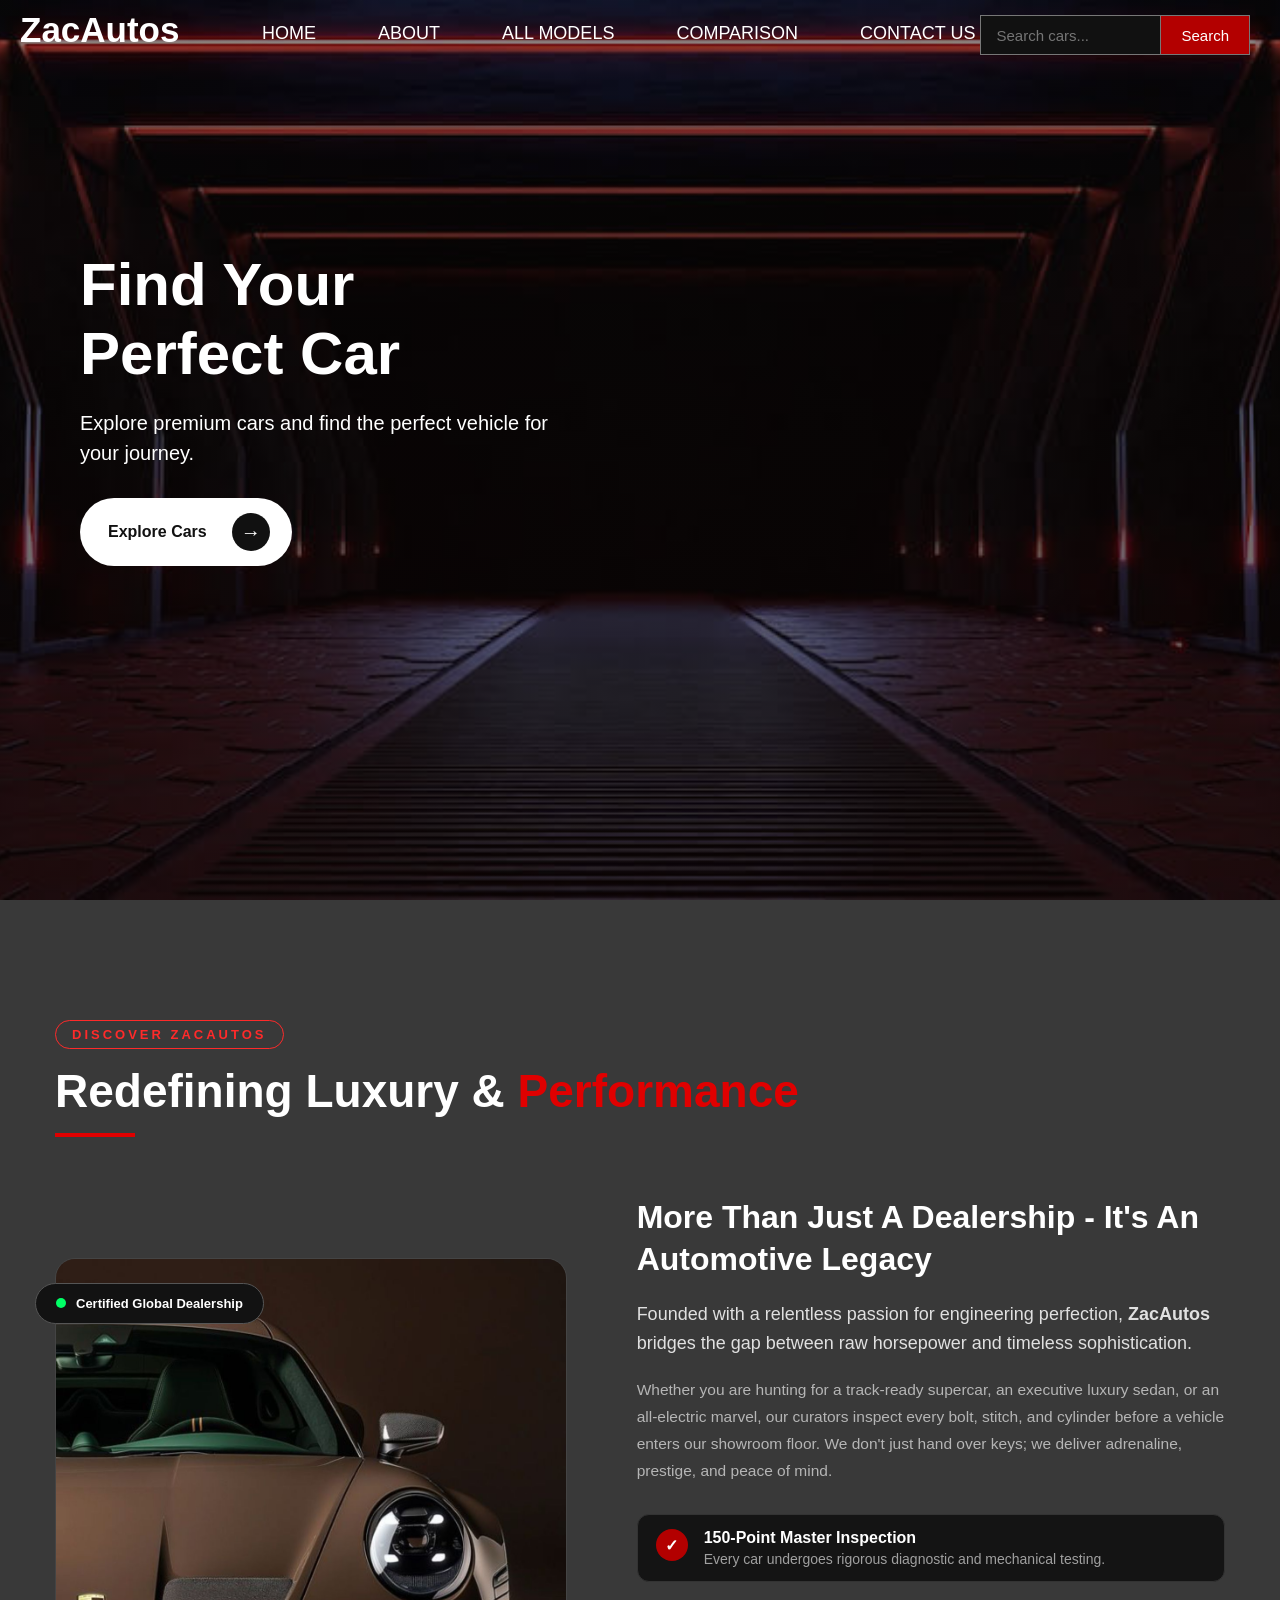
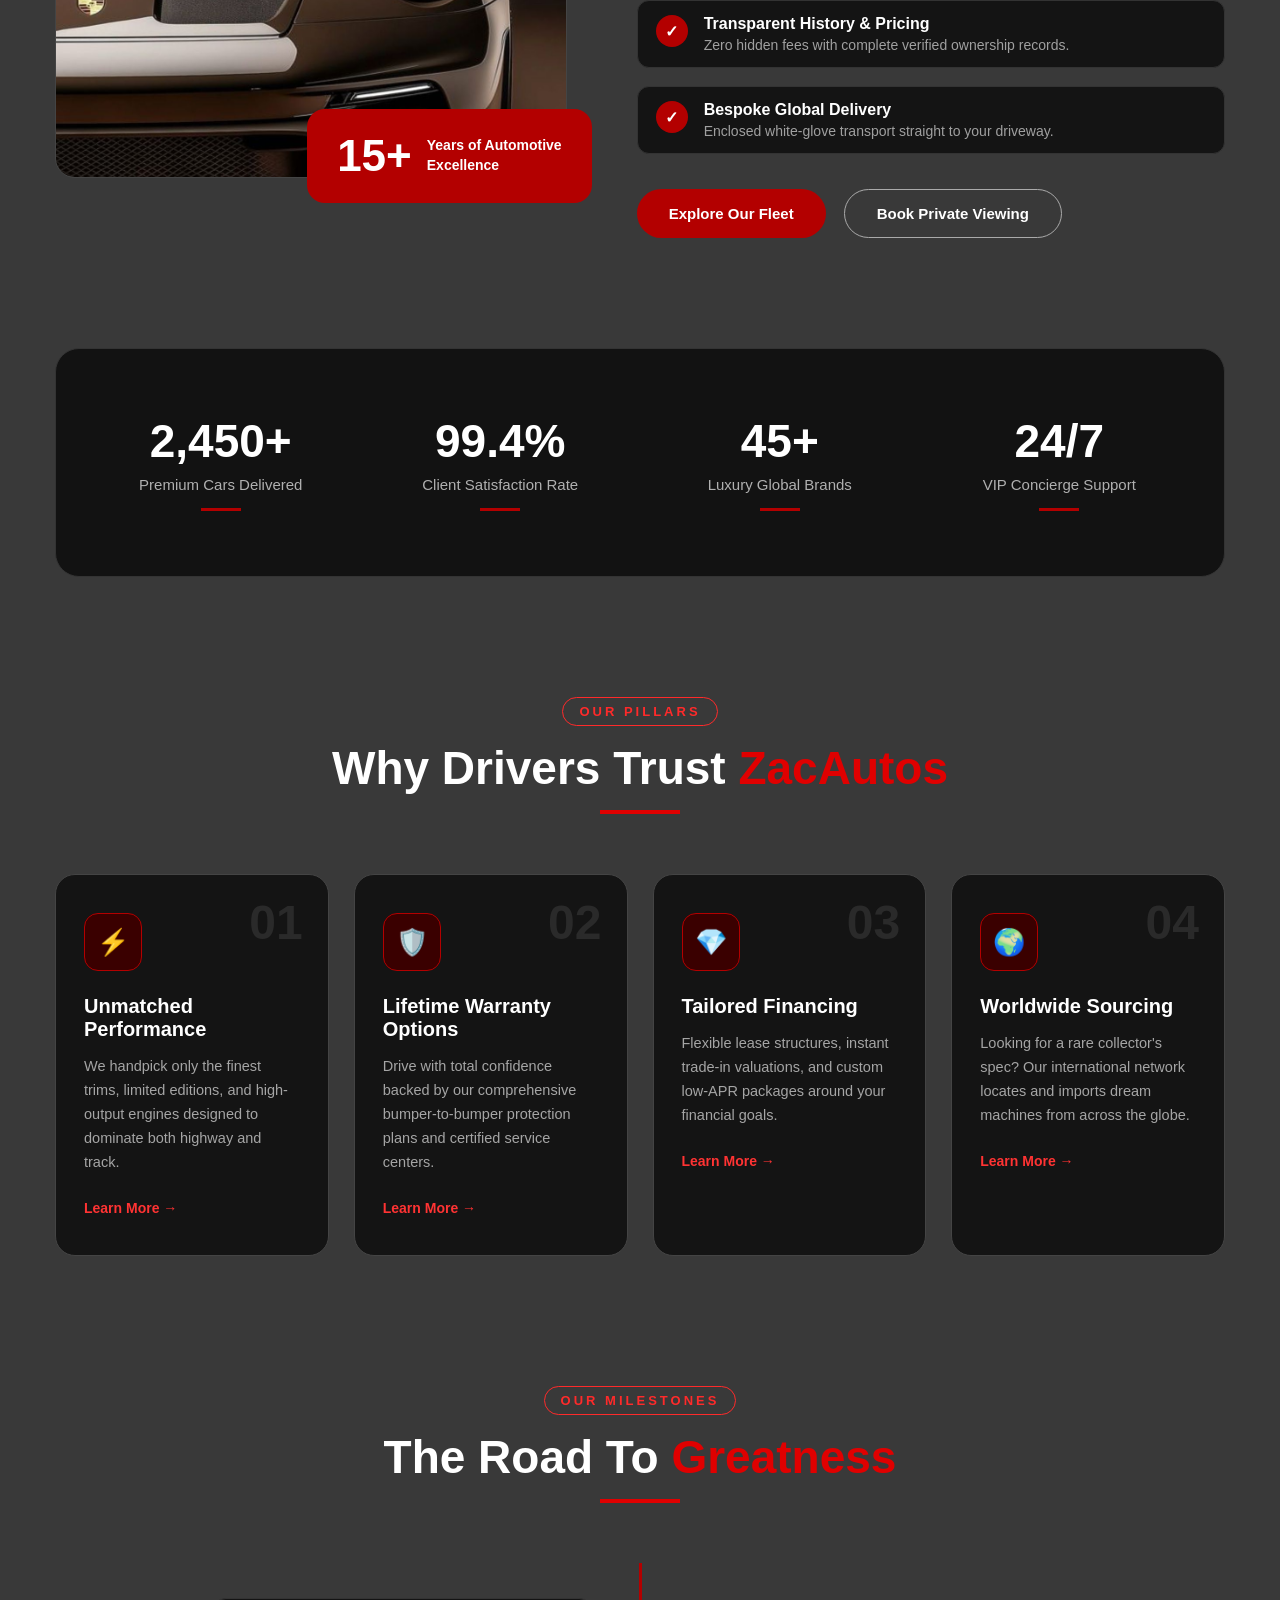
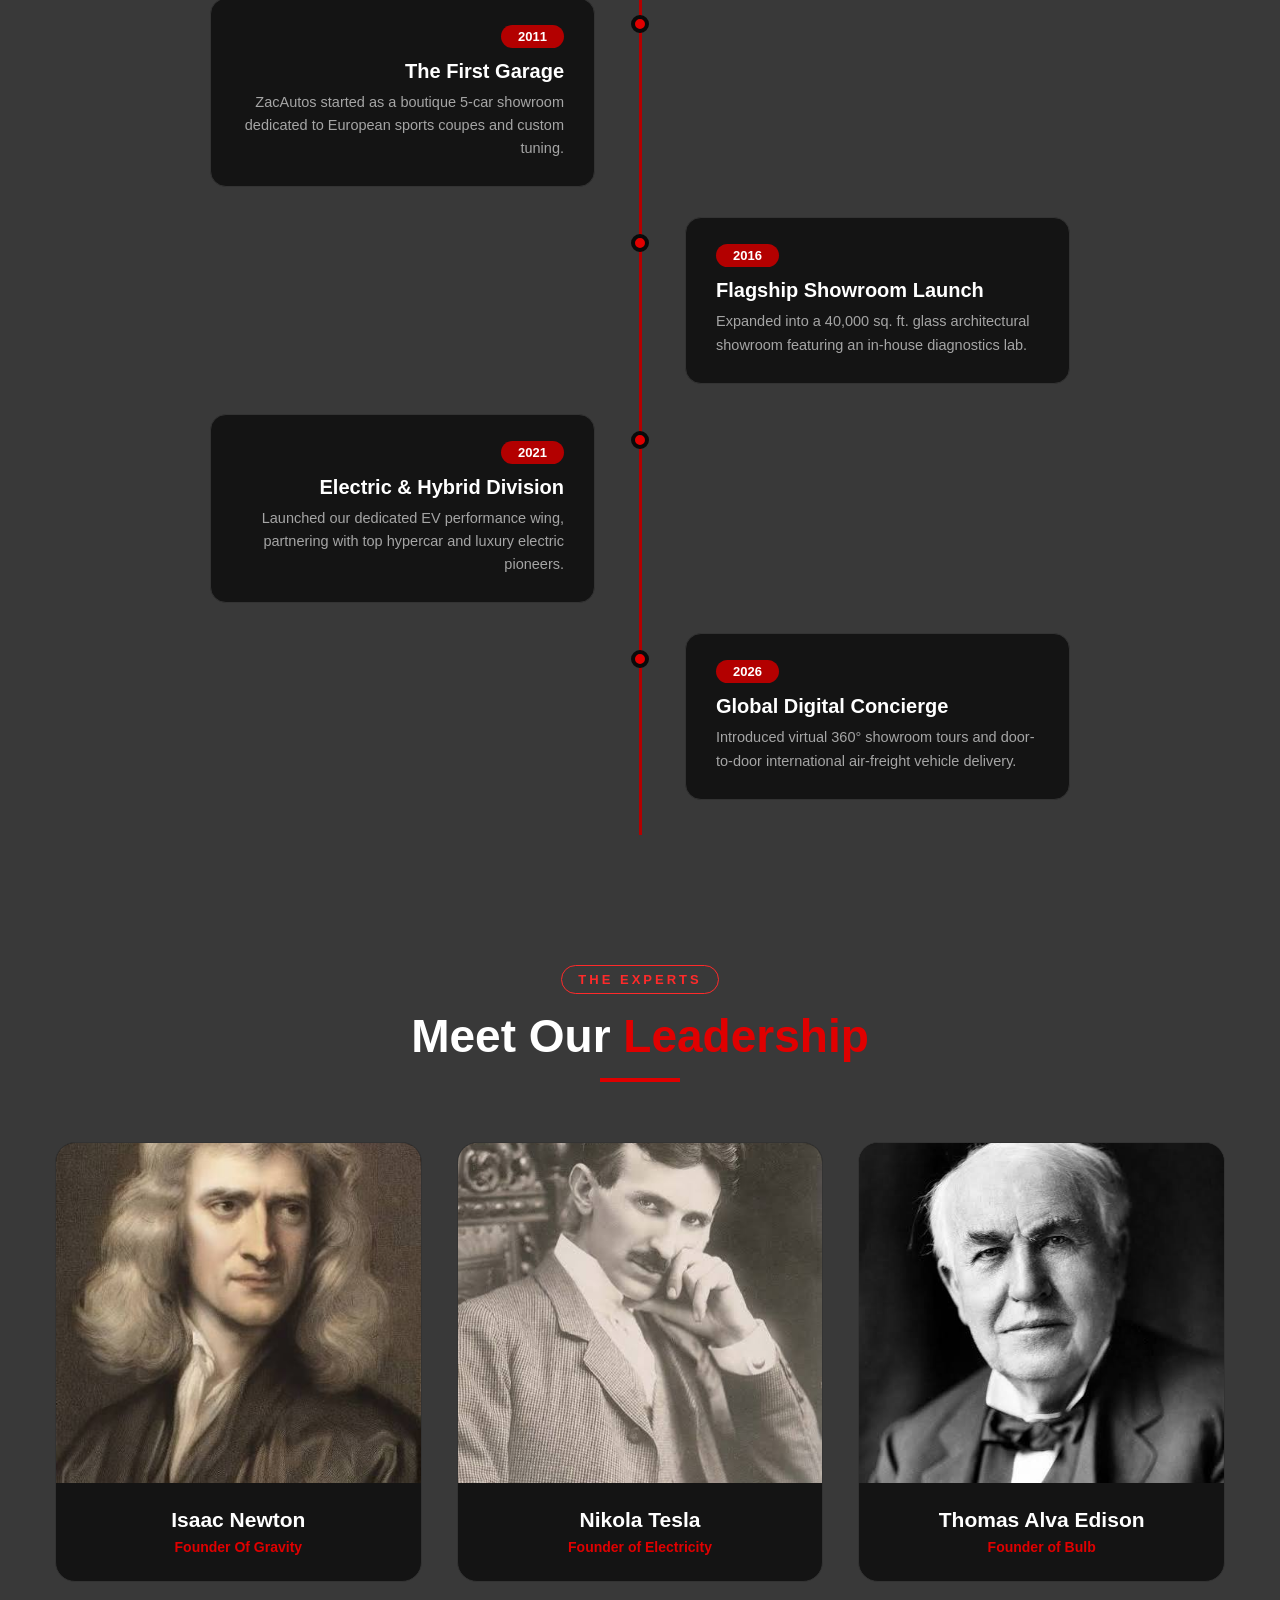
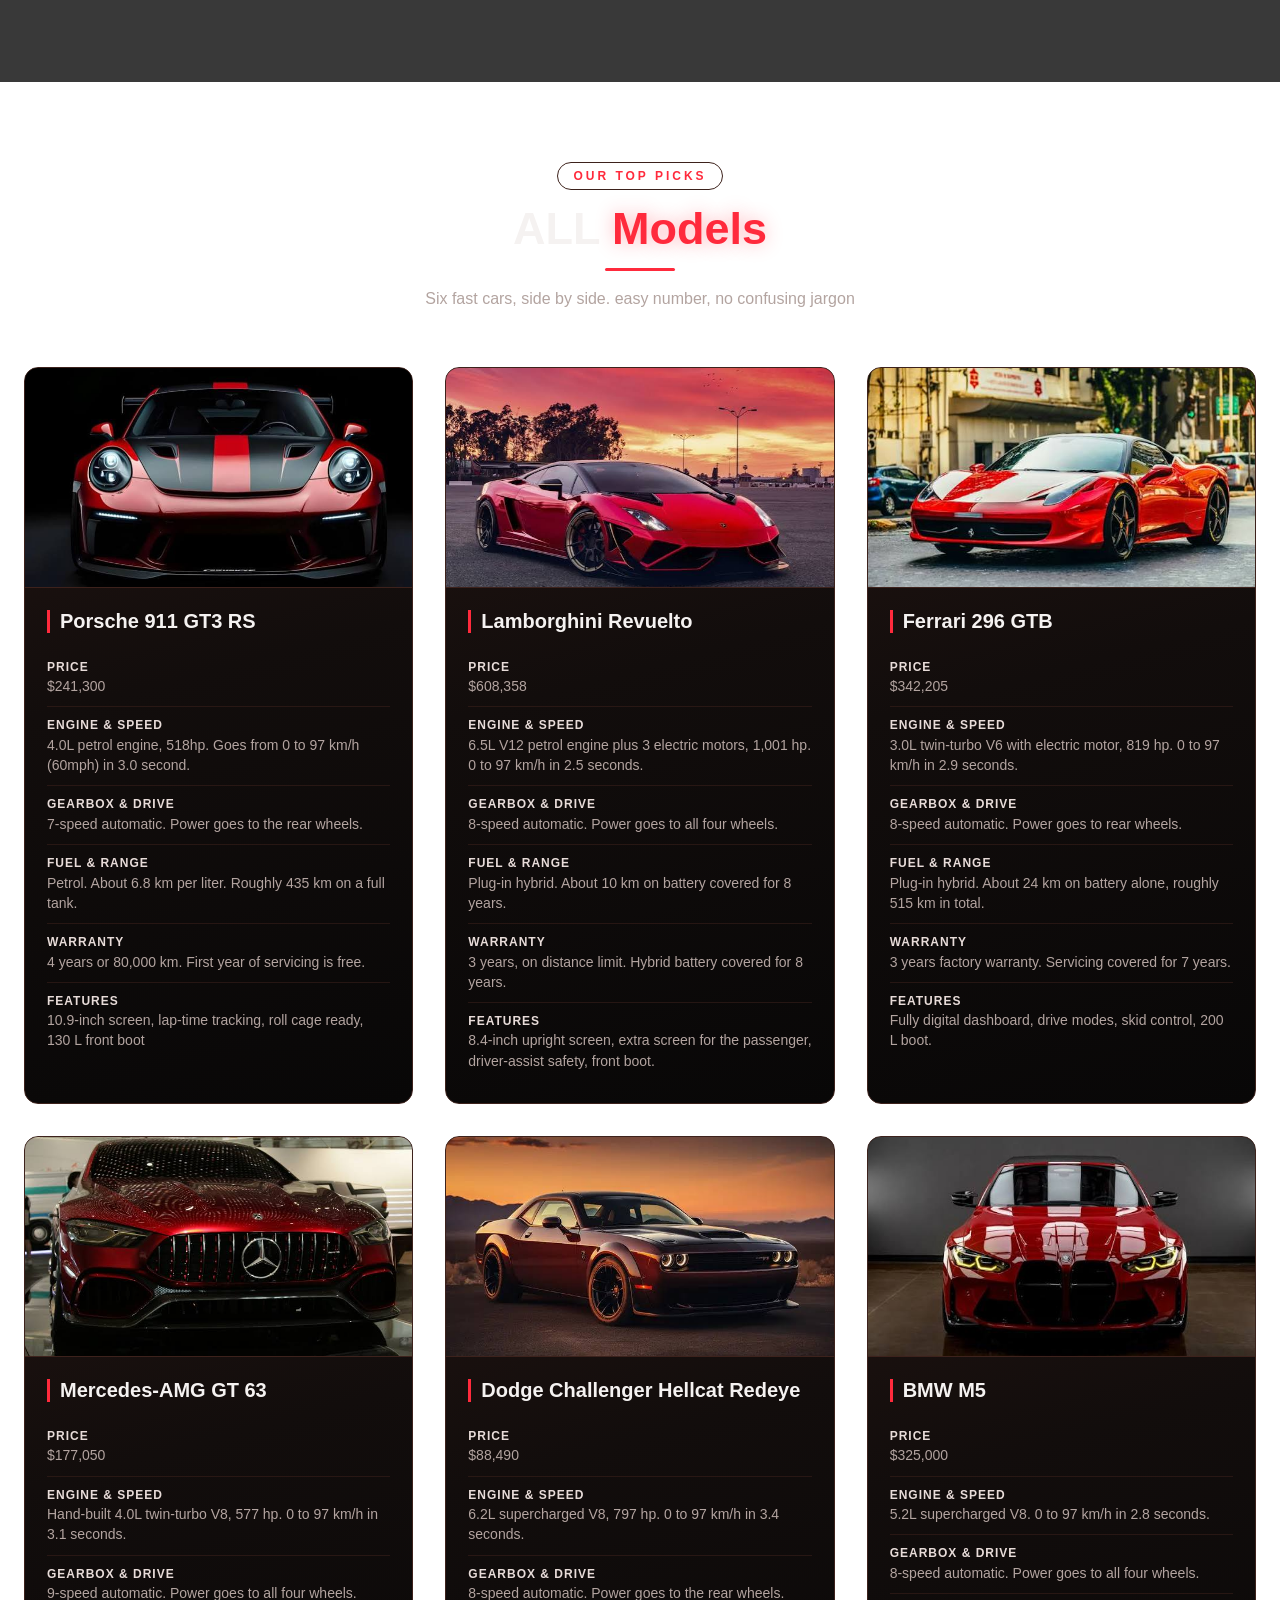
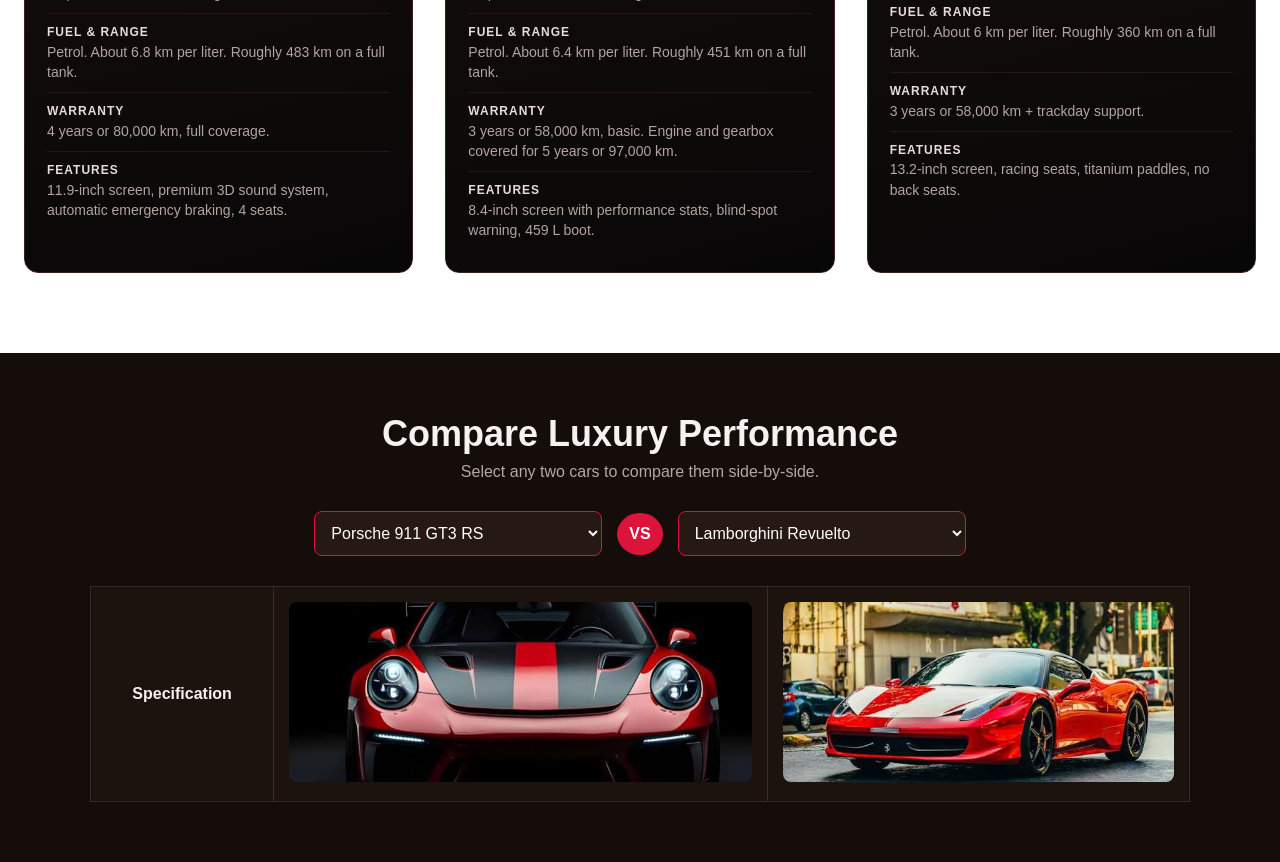
==== commit 04b6e70f: "complete comparison section add all comparison function and now buildling contact us section" ====
--- a/Project-One/index.html
+++ b/Project-One/index.html
@@ -299,11 +299,6 @@
 
 
 
-
-
-
-
-
     <script src="Function.js" defer></script>
 </body>
 </html>
--- a/Project-One/Style.css
+++ b/Project-One/Style.css
@@ -901,6 +901,12 @@
 
 
 
+
+
+
+
+
+
 /* copar section */
 .cmp-section{
     background:#140d0a;
@@ -978,4 +984,4 @@
 
 .cmp-table tbody tr:hover {
     background : #2a1a15;
-}+}
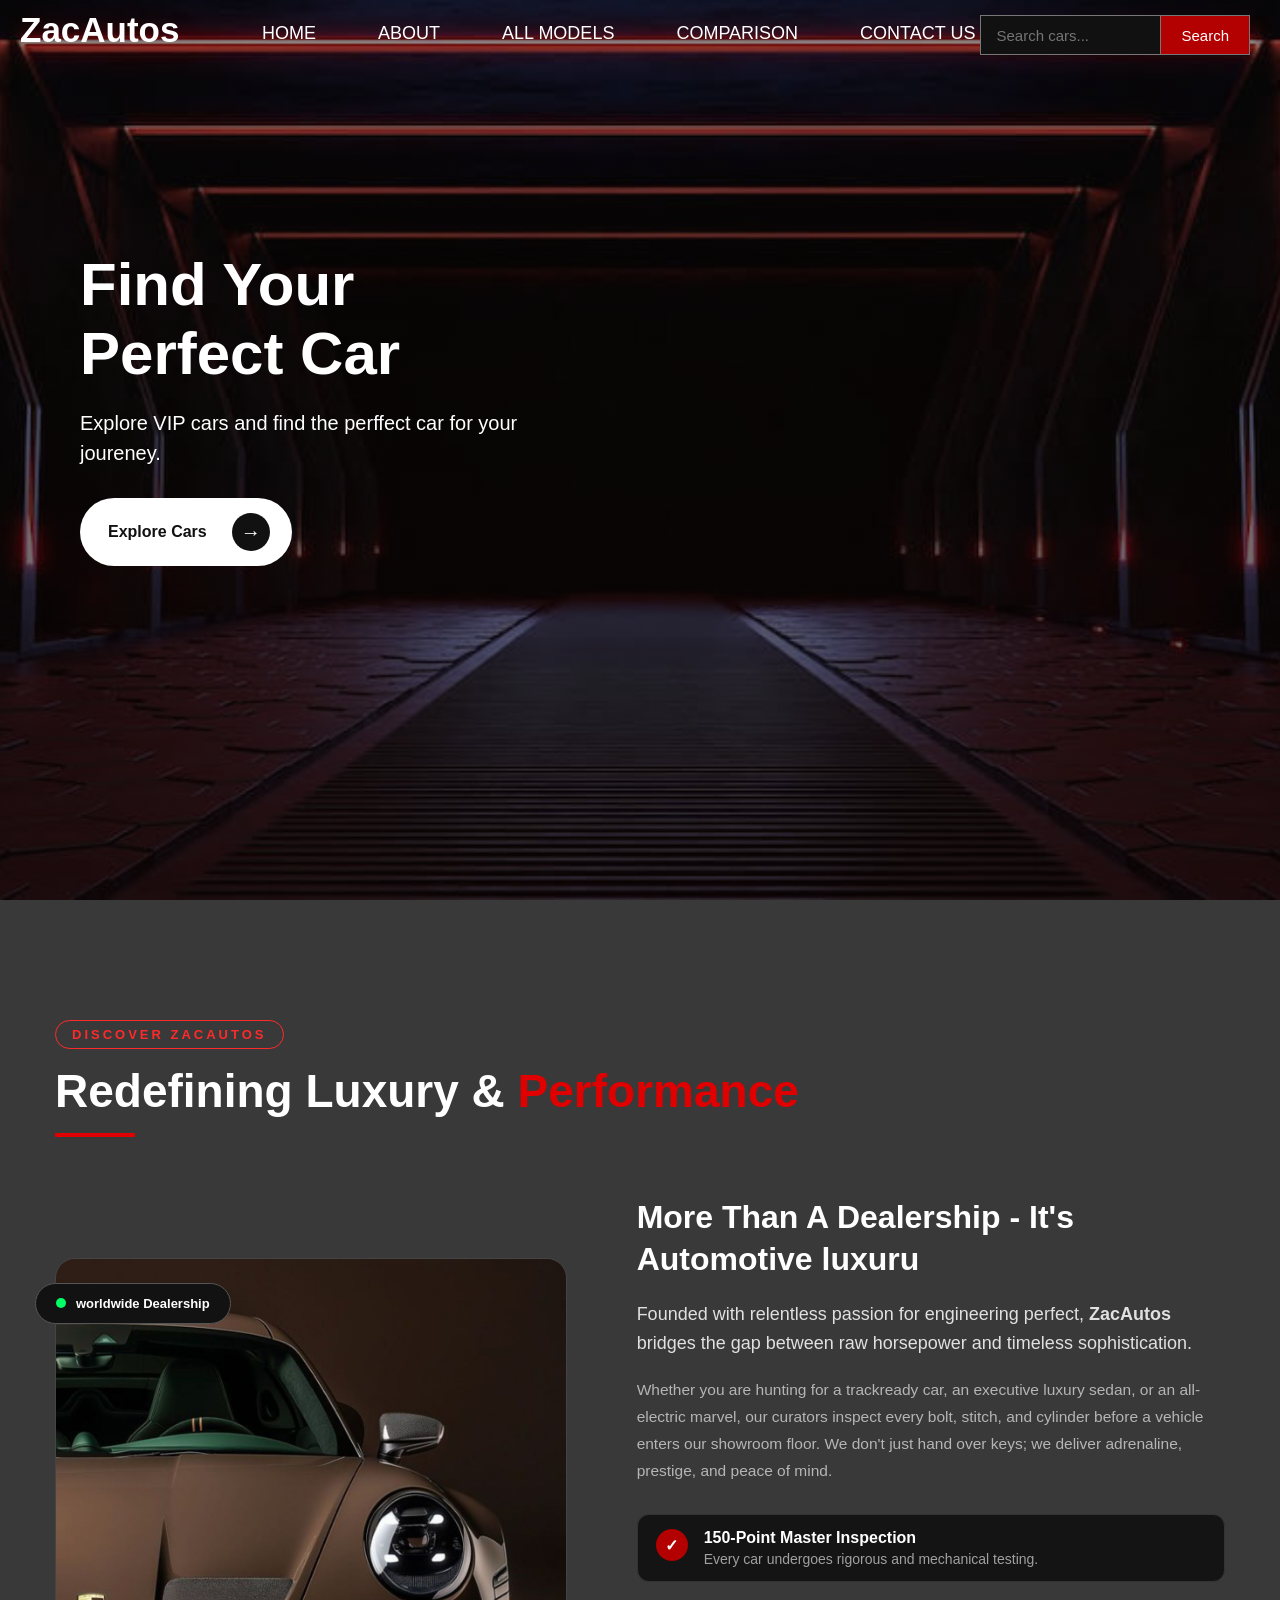
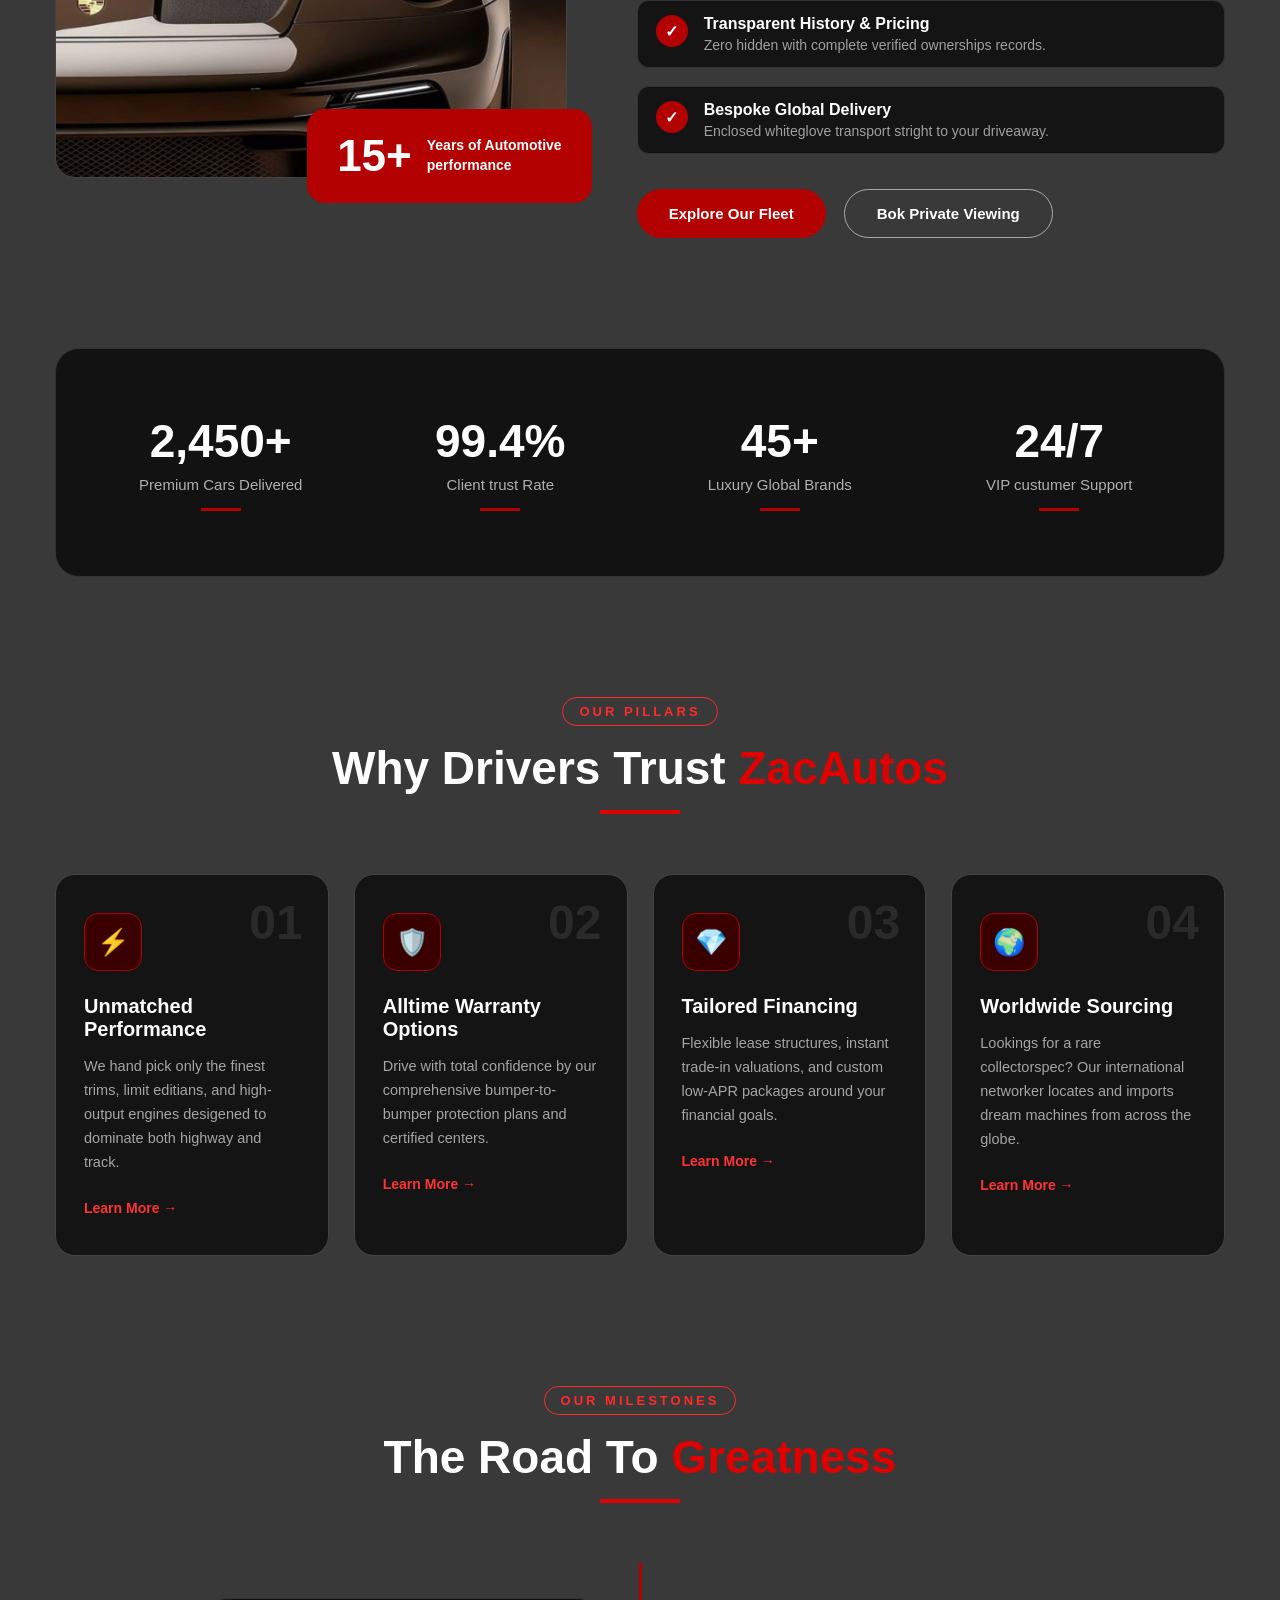
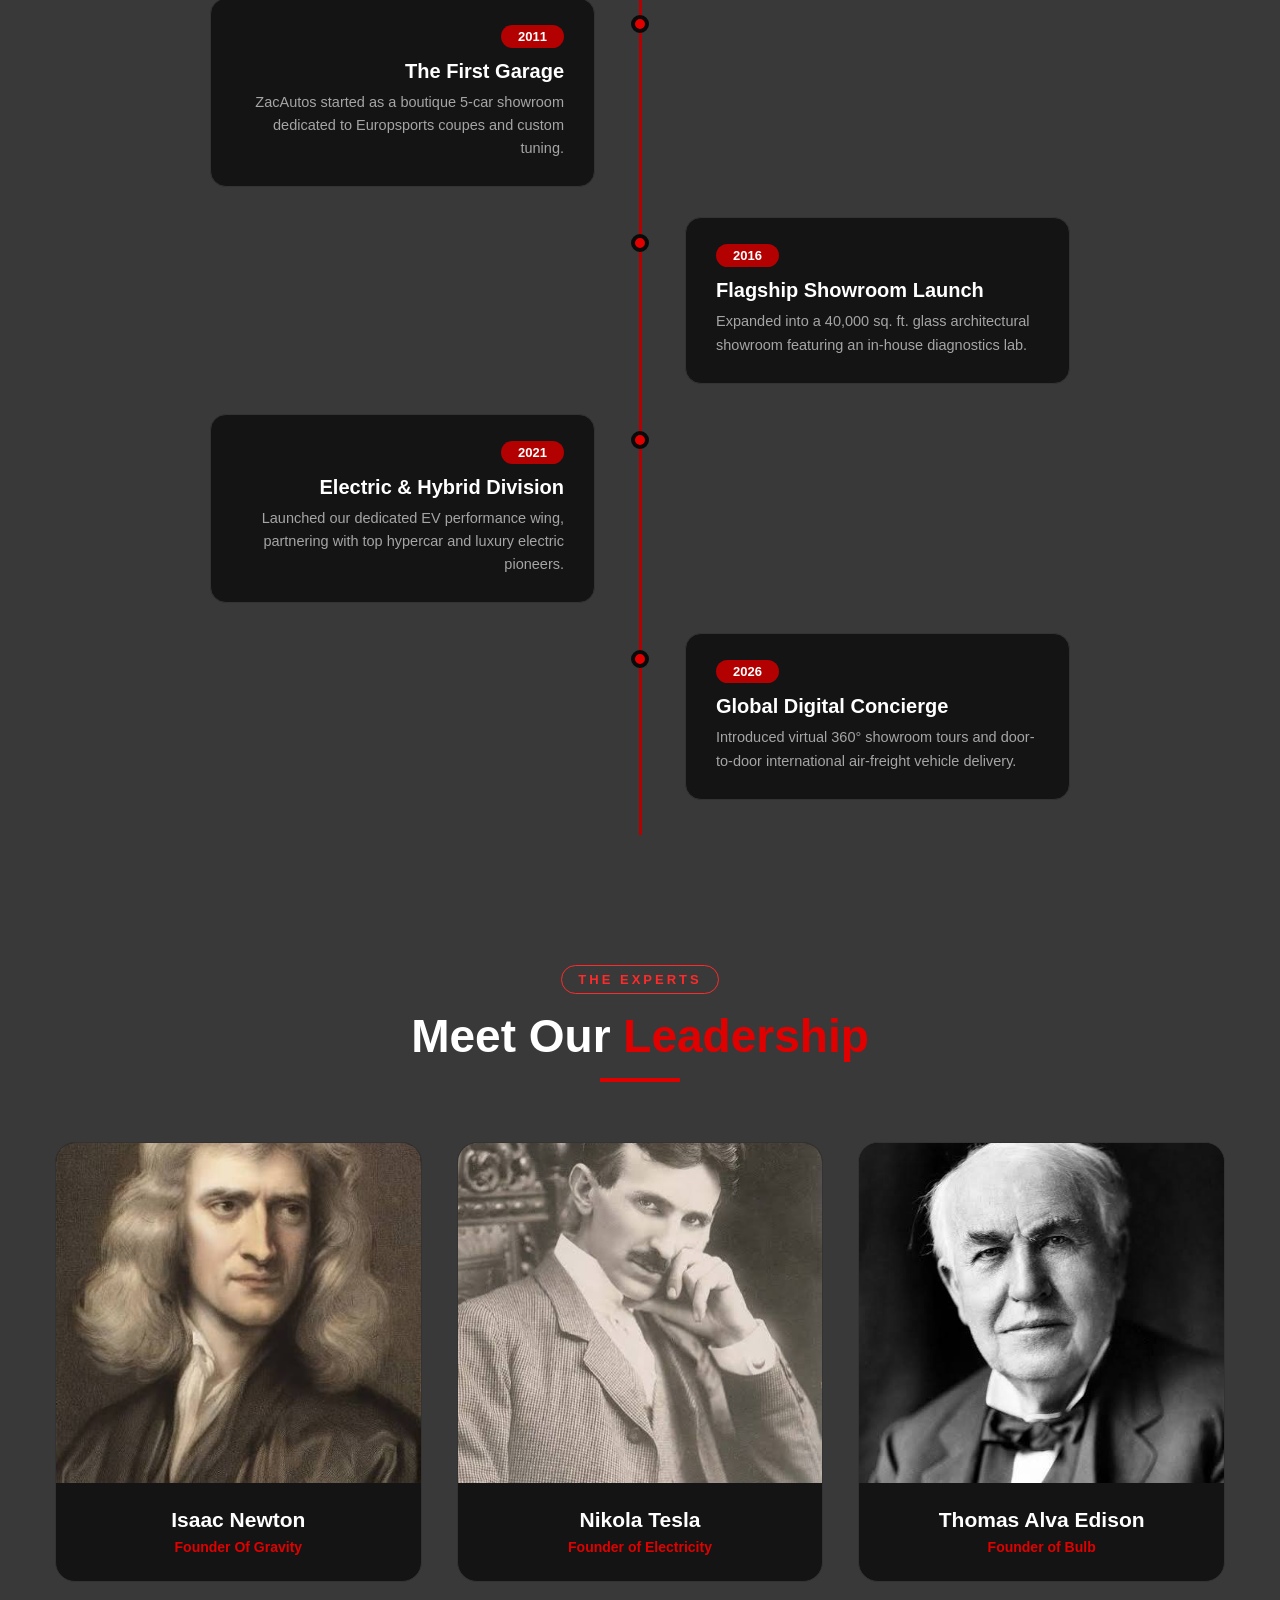
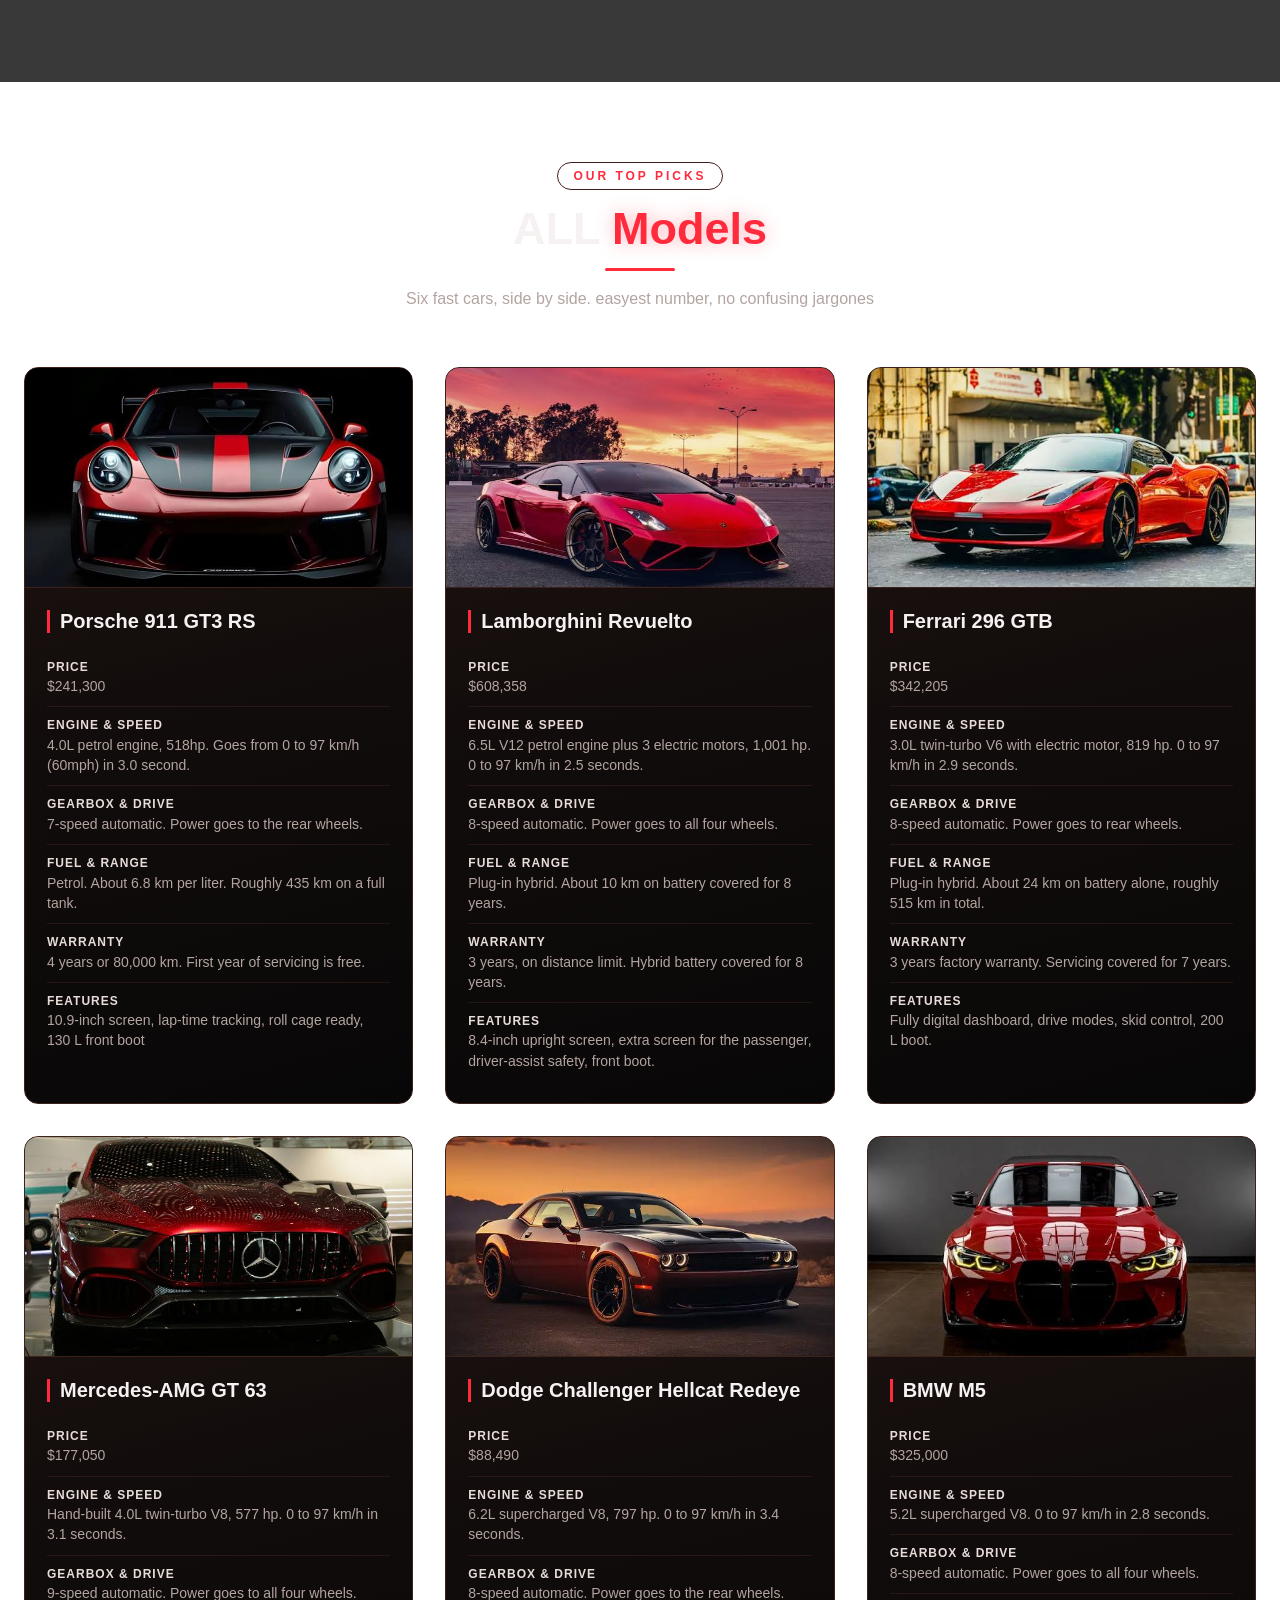
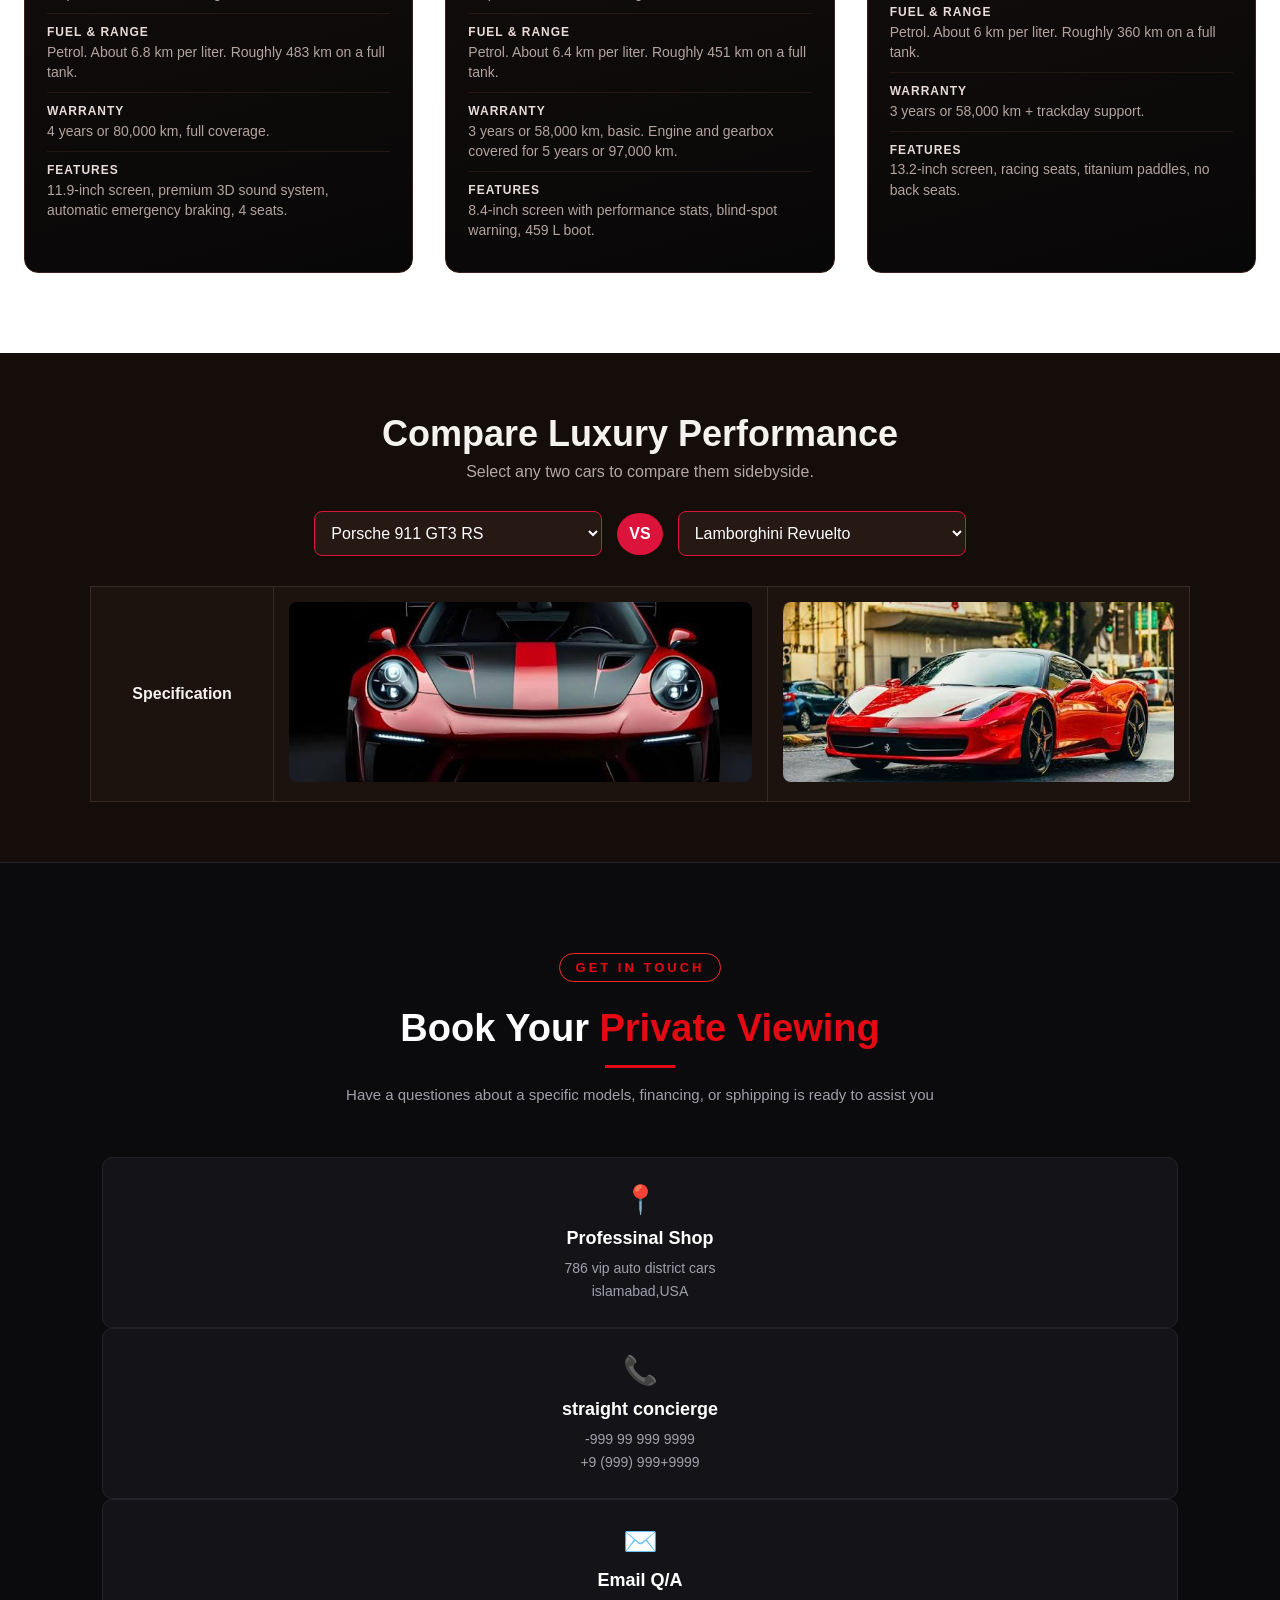
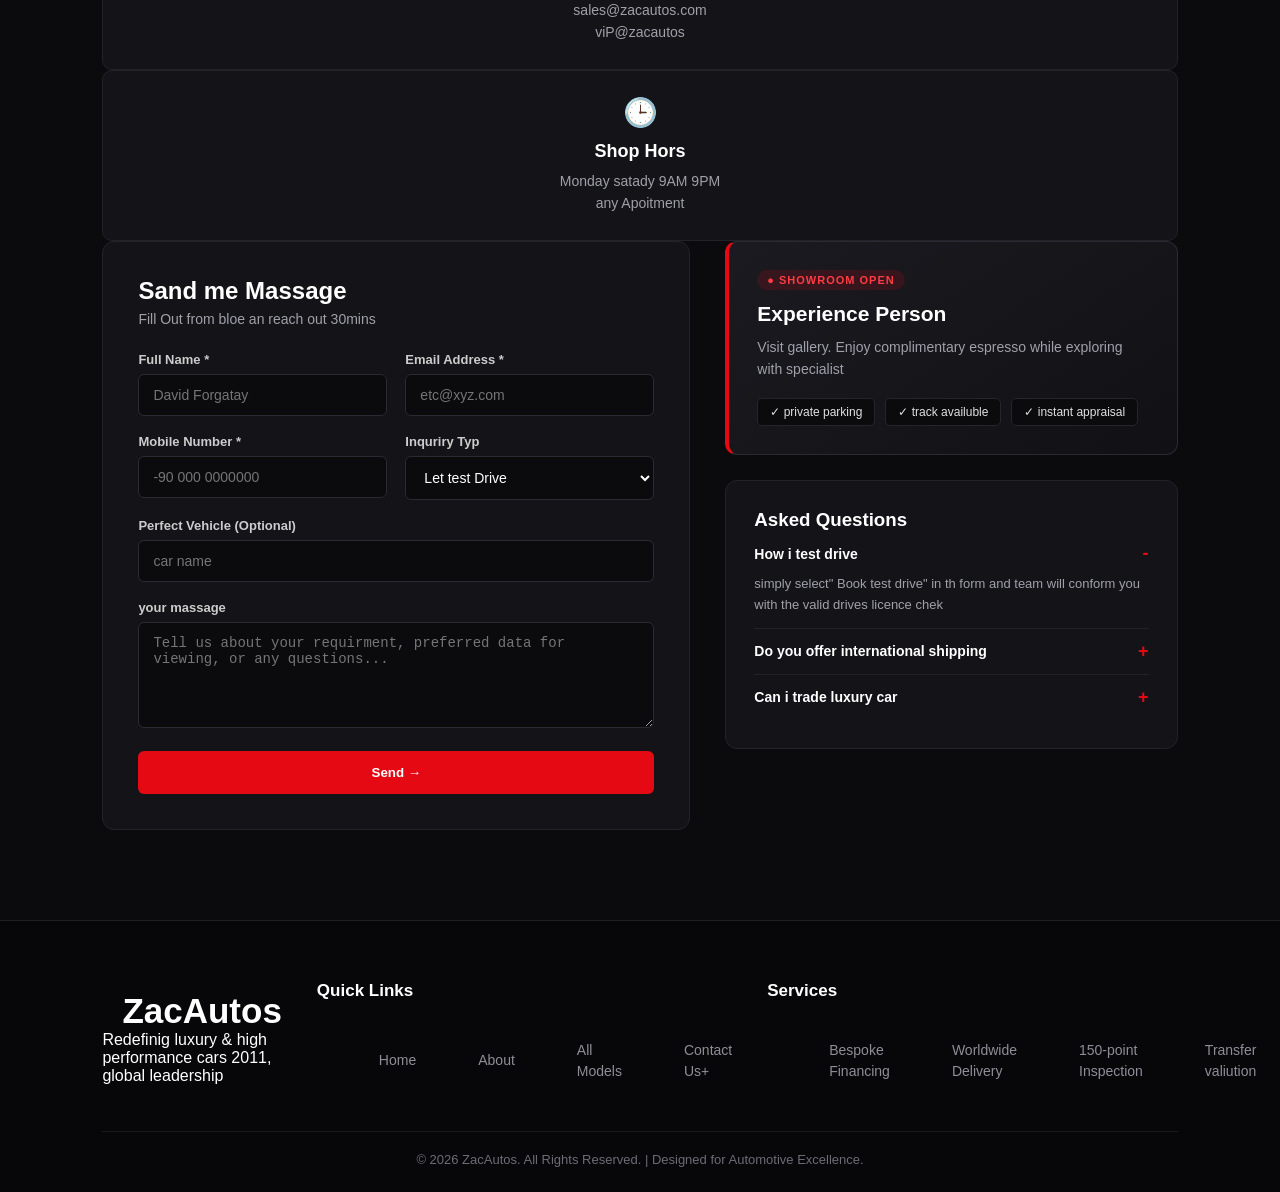
==== commit 51d056c0: "complete contact section ad footer" ====
--- a/Project-One/index.html
+++ b/Project-One/index.html
@@ -5,18 +5,18 @@
     <link rel="stylesheet" href="Style.css">
 </head>
 <body>
-    <div class="main">
+    <div class="main" id="home">
         <div class="navbar">
             <div class="icon">
                 <h2 class="logo">ZacAutos</h2>
             </div>
             <div class="menu">
                 <ul>
-                    <li><a href="#">HOME</a></li>
+                    <li><a href="#home">HOME</a></li>
                     <li><a href="#about">ABOUT</a></li>
-                    <li><a href="#">ALL MODELS</a></li>
-                    <li><a href="#">COMPARISON</a></li>
-                    <li><a href="#">CONTACT US</a></li>
+                    <li><a href="#models">ALL MODELS</a></li>
+                    <li><a href="#comparison">COMPARISON</a></li>
+                    <li><a href="#contact">CONTACT US</a></li>
                 </ul>
             </div> 
             <div class="search">
@@ -27,7 +27,7 @@
 
         <div class="hero-text">
             <h1>Find Your<br>Perfect Car</h1>
-            <p>Explore premium cars and find the perfect vehicle for your journey.</p>
+            <p>Explore VIP cars and find the perffect car for your joureney.</p>
             <button>
                 <span>Explore Cars</span>
                 <span class="arrow">→</span>
@@ -50,48 +50,48 @@
                     </div>
                     <div class="experience-badge">
                         <span class="years">15+</span>
-                        <span class="exp-text">Years of Automotive<br>Excellence</span>
+                        <span class="exp-text">Years of Automotive<br>performance</span>
                     </div>
                     <div class="floating-card">
                         <span class="pulse-dot"></span>
-                        <p>Certified Global Dealership</p>
+                        <p>worldwide Dealership</p>
                     </div>
                 </div>
 
                 <div class="story-content">
-                    <h3>More Than Just A Dealership - It's An Automotive Legacy</h3>
+                    <h3>More Than A Dealership - It's Automotive luxuru</h3>
                     <p class="lead-text">
-                        Founded with a relentless passion for engineering perfection, <strong>ZacAutos</strong> bridges the gap between raw horsepower and timeless sophistication.
+                        Founded with relentless passion for engineering perfect, <strong>ZacAutos</strong> bridges the gap between raw horsepower and timeless sophistication.
                     </p>
                     <p class="body-text">
-                        Whether you are hunting for a track-ready supercar, an executive luxury sedan, or an all-electric marvel, our curators inspect every bolt, stitch, and cylinder before a vehicle enters our showroom floor. We don't just hand over keys; we deliver adrenaline, prestige, and peace of mind.
+                        Whether you are hunting for a trackready car, an executive luxury sedan, or an all-electric marvel, our curators inspect every bolt, stitch, and cylinder before a vehicle enters our showroom floor. We don't just hand over keys; we deliver adrenaline, prestige, and peace of mind.
                     </p>
                     <div class="feature-list">
                         <div class="feature-item">
                             <span class="check-icon">✓</span>
                             <div>
                                 <h4>150-Point Master Inspection</h4>
-                                <p>Every car undergoes rigorous diagnostic and mechanical testing.</p>
+                                <p>Every car undergoes rigorous and mechanical testing.</p>
                             </div>
                         </div>
                         <div class="feature-item">
                             <span class="check-icon">✓</span>
                             <div>
                                 <h4>Transparent History &amp; Pricing</h4>
-                                <p>Zero hidden fees with complete verified ownership records.</p>
+                                <p>Zero hidden with complete verified ownerships records.</p>
                             </div>
                         </div>
                         <div class="feature-item">
                             <span class="check-icon">✓</span>
                             <div>
                                 <h4>Bespoke Global Delivery</h4>
-                                <p>Enclosed white-glove transport straight to your driveway.</p>
+                                <p>Enclosed whiteglove transport stright to your driveaway.</p>
                             </div>
                         </div>
                     </div>
                     <div class="story-actions">
                         <button class="btn-red">Explore Our Fleet</button>
-                        <button class="btn-outline">Book Private Viewing</button>
+                        <button class="btn-outline">Bok Private Viewing</button>
                     </div>
                 </div>
             </div>
@@ -105,7 +105,7 @@
             </div>
             <div class="stat-box">
                 <h3 class="stat-number">99.4%</h3>
-                <p class="stat-label">Client Satisfaction Rate</p>
+                <p class="stat-label">Client trust Rate</p>
                 <div class="stat-bar"></div>
             </div>
             <div class="stat-box">
@@ -115,7 +115,7 @@
             </div>
             <div class="stat-box">
                 <h3 class="stat-number">24/7</h3>
-                <p class="stat-label">VIP Concierge Support</p>
+                <p class="stat-label">VIP custumer Support</p>
                 <div class="stat-bar"></div>
             </div>
         </div>
@@ -131,14 +131,14 @@
                     <div class="card-number">01</div>
                     <div class="card-icon">⚡</div>
                     <h3>Unmatched Performance</h3>
-                    <p>We handpick only the finest trims, limited editions, and high-output engines designed to dominate both highway and track.</p>
+                    <p>We hand pick only the finest trims, limit editians, and high-output engines desigened to dominate both highway and track.</p>
                     <a href="#" class="card-link">Learn More →</a>
                 </div>
                 <div class="value-card">
                     <div class="card-number">02</div>
                     <div class="card-icon">🛡️</div>
-                    <h3>Lifetime Warranty Options</h3>
-                    <p>Drive with total confidence backed by our comprehensive bumper-to-bumper protection plans and certified service centers.</p>
+                    <h3>Alltime Warranty Options</h3>
+                    <p>Drive with total confidence by our comprehensive bumper-to-bumper protection plans and certified centers.</p>
                     <a href="#" class="card-link">Learn More →</a>
                 </div>
                 <div class="value-card">
@@ -152,7 +152,7 @@
                     <div class="card-number">04</div>
                     <div class="card-icon">🌍</div>
                     <h3>Worldwide Sourcing</h3>
-                    <p>Looking for a rare collector's spec? Our international network locates and imports dream machines from across the globe.</p>
+                    <p>Lookings for a rare collectorspec? Our international networker locates and imports dream machines from across the globe.</p>
                     <a href="#" class="card-link">Learn More →</a>
                 </div>
             </div>
@@ -170,7 +170,7 @@
                     <div class="timeline-content">
                         <span class="year-pill">2011</span>
                         <h4>The First Garage</h4>
-                        <p>ZacAutos started as a boutique 5-car showroom dedicated to European sports coupes and custom tuning.</p>
+                        <p>ZacAutos started as a boutique 5-car showroom dedicated to Europsports coupes and custom tuning.</p>
                     </div>
                 </div>
                 <div class="timeline-item right">
@@ -252,13 +252,13 @@
             </div>
         </div>
     </section>
-    <section class="models" id="all-models">
+    <section class="models" id="models">
         <div class="wrap">
             <div class="heading">
                 <span class="tag">OUR TOP PICKS</span>
                 <h2>ALL <span>Models</span></h2>
                 <div class="line"></div>
-                <p>Six fast cars, side by side. easy number, no confusing jargon</p>
+                <p>Six fast cars, side by side. easyest number, no confusing jargones</p>
             </div>
             <div class="grid" id="grid"></div>
         </div>
@@ -273,10 +273,10 @@
             </div>
         </div>
     </div>
-    <section class="cmp-section">
+    <section class="cmp-section" id="comparison">
         <div class="cmp-box">
             <h2>Compare Luxury Performance</h2>
-            <p>Select any two cars to compare them side-by-side.</p>
+            <p>Select any two cars to compare them sidebyside.</p>
 
             <div class="cmp-select-row">
                 <select id="car1-select"></select>
@@ -296,9 +296,155 @@
             </table>
         </div>
     </section> 
-
-
-
+    <section class="contact-section" id="contact">
+        <div class="contact-container">
+
+            <div class="contact-header">
+                <span class="sub-tag">GET IN TOUCH</span>
+                <h2 class="section-title">Book Your <span class="highlight">Private Viewing</span></h2>
+                <div class="title-line"></div>
+                <p class="contact-subtitle">Have a questiones about a specific models, financing, or sphipping is ready to assist you</p>
+            </div>
+
+            <div class="contact-cards">
+                <div class="c-card">
+                    <div class="c-icon">📍</div>
+                    <h4>Professinal Shop</h4>
+                    <p>786 vip auto district cars<br>islamabad,USA</p>
+                </div>
+                <div class="c-card">
+                    <div class="c-icon">📞</div>
+                    <h4>straight concierge</h4>
+                    <p>-999 99 999 9999<br>+9 (999) 999+9999</p>
+                </div>
+                <div class="c-card">
+                    <div class="c-icon">✉️</div>
+                    <h4>Email Q/A</h4>
+                    <p>sales@zacautos.com<br>viP@zacautos</p>
+                </div>
+                <div class="c-card">
+                    <div class="c-icon">🕒</div>
+                    <h4>Shop Hors</h4>
+                    <p>Monday satady 9AM 9PM<br> any Apoitment</p>
+                </div>
+            </div>
+
+            <div class="contact-main-grid">
+
+                <div class="contact-form-box">
+                    <h3>Sand me Massage</h3>
+                    <p>Fill Out from bloe an reach out 30mins</p>
+
+                    <form action="#" method="POST" class="zac-form">
+                        <div class="form-row">
+                            <div class="input-group">
+                                <label>Full Name *</label>
+                                <input type="text" placeholder="David Forgatay" required>
+                            </div>
+                            <div class="input-group">
+                                <label>Email Address *</label>
+                                <input type="email" placeholder="etc@xyz.com" required>
+                            </div>
+                        </div>
+                        <div class="form-row">
+                            <div class="input-group">
+                                <label>Mobile Number *</label>
+                                <input type="tel" placeholder="-90 000 0000000" required>
+                            </div>
+                            <div class="input-group">
+                                <label>Inquriry Typ</label>
+                                <select>
+                                    <option value="test-drive">Let test Drive</option>
+                                    <option value="buy">Purchease / price Q/A</option>
+                                    <option value="trade-in">Sell / Trade my Car</option>
+                                    <option value="finance">Clint Pricing</option>
+                                    <option value="delivry">World wid shiping</option>
+                                </select>
+                            </div>
+                        </div>
+                        <div class="input-group">
+                            <label>Perfect Vehicle (Optional)</label>
+                            <input type="text" placeholder="car name ">
+                        </div>
+                        <div class="input-group">
+                            <label>your massage</label>
+                            <textarea rows="5" placeholder="Tell us about your requirment, preferred data for viewing, or any questions..." required></textarea>
+                        </div>
+                        <button type="submit" class="submit-btn">Send →</button>
+                    </form>
+                </div>
+                <div class="contact-side-panel">
+                    <div class="showroom-box">
+                        <span class="badge-live">● SHOWROOM OPEN</span>
+                        <h3>Experience Person</h3>
+                        <p>Visit gallery. Enjoy complimentary espresso while exploring with specialist</p>
+                        <div class="showroom-perks">
+                            <span>✓ private parking</span>
+                            <span>✓ track availuble</span>
+                            <span>✓ instant appraisal</span>
+                        </div>
+                    </div>
+
+                    <div class="faq-box">
+                        <h3>Asked Questions</h3>
+
+                        <details class="faq-item" open>
+                            <summary>How i test drive</summary>
+                            <p>simply select" Book test drive" in th form and team will conform you with the valid drives licence chek</p>
+                        </details>
+
+                        <details class="faq-item">
+                            <summary>Do you offer international shipping</summary>
+                            <p>Yes, door-to-door delivery worldwide with full transit insurance.</p>
+                        </details>
+
+                        <details class="faq-item">
+                            <summary>Can i trade luxury car</summary>
+                            <p>Absulutly bring your car share it details in form for a same-day market valuation.</p>
+                        </details>
+                    </div>
+                </div>
+            </div>
+        </div>
+    </section>
+
+    <footer class="zac-footer">
+        <div class="footer-container">
+            <div class="footrt-col">
+                <h2 class="logo">ZacAutos</h2>
+                <p>Redefinig luxury & high performance cars 2011, global leadership</p>
+            </div>
+            <div class="footer-col">
+                <h4>Quick Links</h4>
+                <ul>
+                    <li><a href="#">Home</a></li>
+                    <li><a href="#">About</a></li>
+                    <li><a href="#">All Models</a></li>
+                    <li><a href="#">Contact Us+</a></li>
+                </ul>
+            </div>
+            <div class="footer-col">
+                <h4>Services</h4>
+                <ul>
+                    <li><a href="#contact">Bespoke Financing</a></li>
+                    <li><a href="#contact">Worldwide Delivery</a></li>
+                    <li><a href="#contact">150-point Inspection</a></li>
+                    <li><a href="#contact">Transfer valiution</a></li>
+                </ul>
+            </div>
+            <div class="footer-col">
+                <h4>Newsletter</h4>
+                <p>Get notify rare model in showroom.</p>
+                <div class="newsletter-box">
+                    <input type="email" placeholder="Enter your mail">
+                    <button>join</button>
+                </div>
+            </div>
+        </div>
+        <div class="footer-bottom">
+            <p>&copy; 2026 ZacAutos. All Rights Reserved. | Designed for Automotive Excellence.</p>
+        </div>
+    </footer>
     <script src="Function.js" defer></script>
 </body>
 </html>
--- a/Project-One/Style.css
+++ b/Project-One/Style.css
@@ -985,3 +985,360 @@
 .cmp-table tbody tr:hover {
     background : #2a1a15;
 }
+
+
+
+
+
+/* contact section */
+
+.contact-section{
+    background: #0b0b0d;
+    color: #ffffff;
+    padding: 90px 8%;
+    border-top: 1px solid #1f1f24;
+}
+
+.contact-container{
+    max-width : 1250px;
+    margin: 0 auto;
+}
+.contact-header {
+    text-align: center;
+    margin-bottom: 50px;
+}
+.contact-header .sub-tag{
+    color: #e50914;
+    font-size: 13px;
+    font-weight: 700;
+    letter-spacing :3px;
+    text-transform: uppercase;
+}
+.contact-header .section-title {
+    font-size :38px;
+    margin: 10px 0;
+    font-weight: 800;
+}
+.contact-header .highlight {
+    color :#e50914
+}
+.contact-header .title-line{
+    width: 70px;
+    height: 3px;
+    background: #e50914;
+    margin: 15px auto;
+}
+
+.contact-subtitle{
+    color:#a0a0ab;
+    max-width: 600px;
+    margin: 0 auto;
+    font-size: 15px;
+    line-height: 1.6;
+}
+
+.contact-card {
+    display: grid;
+    grid-template-columns: repeat(auto-fit, minmax(240px, 1fr));
+    gap:20px;
+    margin-bottom: 50px;
+}
+
+.c-card {
+    background: #141418;
+    border: 1px solid #222228;
+    padding: 25px;
+    border-radius: 10px;
+    text-align: center;
+    transition:0.3s ease;
+}
+
+.c-card:hover{
+    border-color:#e50914;
+    transform:translateY(-5px);
+}
+.c-icon {
+    font-size: 28px;
+    margin-bottom: 12px;
+}
+
+.c-card h4 {
+    font-size: 18px;
+    margin-bottom: 8px;
+    color: #ffffff;
+}
+
+.c-card p {
+    color:#a0a0ab;
+    font-size: 14px;
+    line-height: 1.6;
+}
+.contact-main-grid {
+    display: grid;
+    grid-template-columns: 1.3fr 1fr;
+    gap: 35px;
+    align-items: start;
+}
+
+.contact-form-box{
+    background: #141418;
+    border: 1px solid #222228;
+    padding: 35px;
+    border-radius: 12px;
+}
+
+.contact-form-box h3 {
+    font-size: 24px;
+    margin-bottom: 6px;
+
+}
+ .contact-form-box > p {
+    color: #a0a0ab;
+    font-size: 14px;
+    margin-bottom: 25px;
+ }
+ .form-row{
+    display: grid;
+    grid-template-columns: 1fr 1fr;
+    gap:18px;
+ }
+
+ .input-group {
+    margin-bottom: 18px;
+    display: flex;
+    flex-direction: column;
+ }
+ .input-group label {
+    font-size: 13px;
+    color: #cccccc;
+    margin-bottom: 7px;
+    font-weight: 600;
+ }
+
+ .input-group input,
+ .input-group select,
+ .input-group textarea {
+    background: #0b0b0d;
+    border : 1px solid #2a2a32;
+    color: #ffffff;
+    padding: 12px 14px;
+    border-radius: 6px;
+    font-size: 14px;
+    outline: none;
+    transition: 0.3s;
+ }
+
+ .input-group input:focus,
+ .input-group select:focus,
+ .input-group textarea:focus{
+    border-color: #e50914;
+ }
+
+ .submit-btn{
+    width: 100%;
+    background: #e50914;
+    color: #ffffff;
+    border: none;
+    padding: 14px;
+    font-weight: 700;
+    border-radius: 6px;
+    cursor: pointer;
+    transition: 0.3s;
+    margin-top: 5px;
+ }
+
+ .submit-btn:hover{
+    background:#b80710;
+ }
+
+ .contact-side-panel{
+    display: flex;
+    flex-direction: column;
+    gap: 25px;
+ }
+
+ .showroom-box{
+    background: linear-gradient(145deg, #1a1a20, #111115);
+    border: 1px solid #2a2a32;
+    border-left: 4px solid #e50914;
+    padding: 28px;
+    border-radius: 12px;
+ }
+ .badge-live {
+    display: inline-block;
+    background: rgba(229,9,20,0.15);
+    color: #ff3b44;
+    font-size: 11px;
+    font-weight: 700;
+    padding: 4px 10px;
+    border-radius: 20px;
+    letter-spacing: 1px;
+    margin-bottom: 12px;
+ }
+
+ .showroom-box h3 {
+    font-size: 21px;
+    margin-bottom: 10px;
+ }
+
+ .showroom-box p {
+    color: #a0a0ab;
+    font-size: 14px;
+    line-height: 1.6;
+    margin-bottom: 18px;
+ }
+
+ .showroom-perks {
+    display: flex;
+    flex-wrap: wrap;
+    gap: 10px;
+ }
+
+ .showroom-perks span {
+    background: #0b0b0d;
+    border: 1px solid #25252d;
+    padding: 6px 12px;
+    border-radius: 5px;
+    font-size: 12px;
+    color: #e0e0e0;
+ }
+
+ .faq-box {
+    background: #141418;
+    border: 1px solid #222228;
+    padding: 28px;
+    border-radius: 12px;
+ }
+
+ .faqbox h3 {
+    font-size: 20px;
+    margin-bottom: 15px;
+ }
+
+ .faq-item {
+    border-bottom: 1px solid #222228;
+    padding: 12px 0;
+ }
+
+ .faq-item:last-child {
+    border-bottom: none;
+ }
+
+ .faq-item summary {
+    font-weight: 600;
+    font-size: 14px;
+    cursor: pointer;
+    color: #ffffff;
+    list-style: none;
+    display: flex;
+    justify-content: space-between;
+    align-items: center;
+ }
+
+ .faq-item summary::after {
+    content: "+";
+    color:#e50914;
+    font-size: 18px;
+    font-weight: bold;
+ }
+
+ .faq-item[open] summary::after {
+    content:"-";
+ }
+
+ .faq-item p{
+    color: #a0a0ab;
+    font-size: 13px;
+    line-height: 1.6;
+    margin-top: 10px;
+ }
+
+
+ .zac-footer{
+    background: #070709;
+    color: #ffffff;
+    padding:60px 8% 25px;
+    border-top: 1px solid #1f1f24;
+    font-family: 'Segoe UI', Tahoma, Geneva, Verdana, sans-serif;
+ }
+
+ .footer-container{
+    max-width: 1250px;
+    margin: 0 auto;
+    display: grid;
+    grid-template-columns: 1.5fr 1fr 1fr 1.5fr;
+    gap: 35px;
+    margin-bottom: 40px;
+ }
+
+ .footer-col .logo {
+    color: #e50914;
+    font-size: 25px;
+    margin-bottom: 12px;
+ }
+
+ .footer-col h4 {
+    font-size: 17px;
+    margin-bottom: 15px;
+    color: #ffffff;
+ }
+
+ .footer-col p{
+    color: #8e8e98;
+    font-size: 14px;
+    line-height: 1.6;
+ }
+
+ .footer-col ul{
+    list-style: none;
+    padding: 0;
+ }
+
+ .footer-col ul li {
+    margin-bottom: 10px;
+ }
+
+ .footer-col ul li a {
+    color: #8e8e98;
+    text-decoration: none;
+    font-size: 14px;
+    transition: 0.3s;
+ }
+
+ .footer-col ul li a:hover{
+    color: #e50914;
+    padding-left: 4px;
+ }
+
+ .newsletter-box{
+    display: flex;
+    margin-top: 12px;
+ }
+
+ .newsletter-box input {
+    flex: 1;
+    padding: 10px 12px;
+    background: #141418;
+    border: 1px solid #2a2a32;
+    color: #fff;
+    border-radius: 5px 0 0 5px;
+    outline: none;
+ }
+
+ .newsletter-box button {
+    background: #e50914;
+    color: #fff;
+    border: none;
+    padding: 0 18px;
+    font-weight: 600;
+    border-radius: 0 5px 5px 0;
+    cursor: pointer;
+}
+
+.footer-bottom {
+    text-align: center;
+    padding-top: 20px;
+    border-top: 1px solid #18181d;
+    color: #6c6c75;
+    font-size: 13px;
+}
